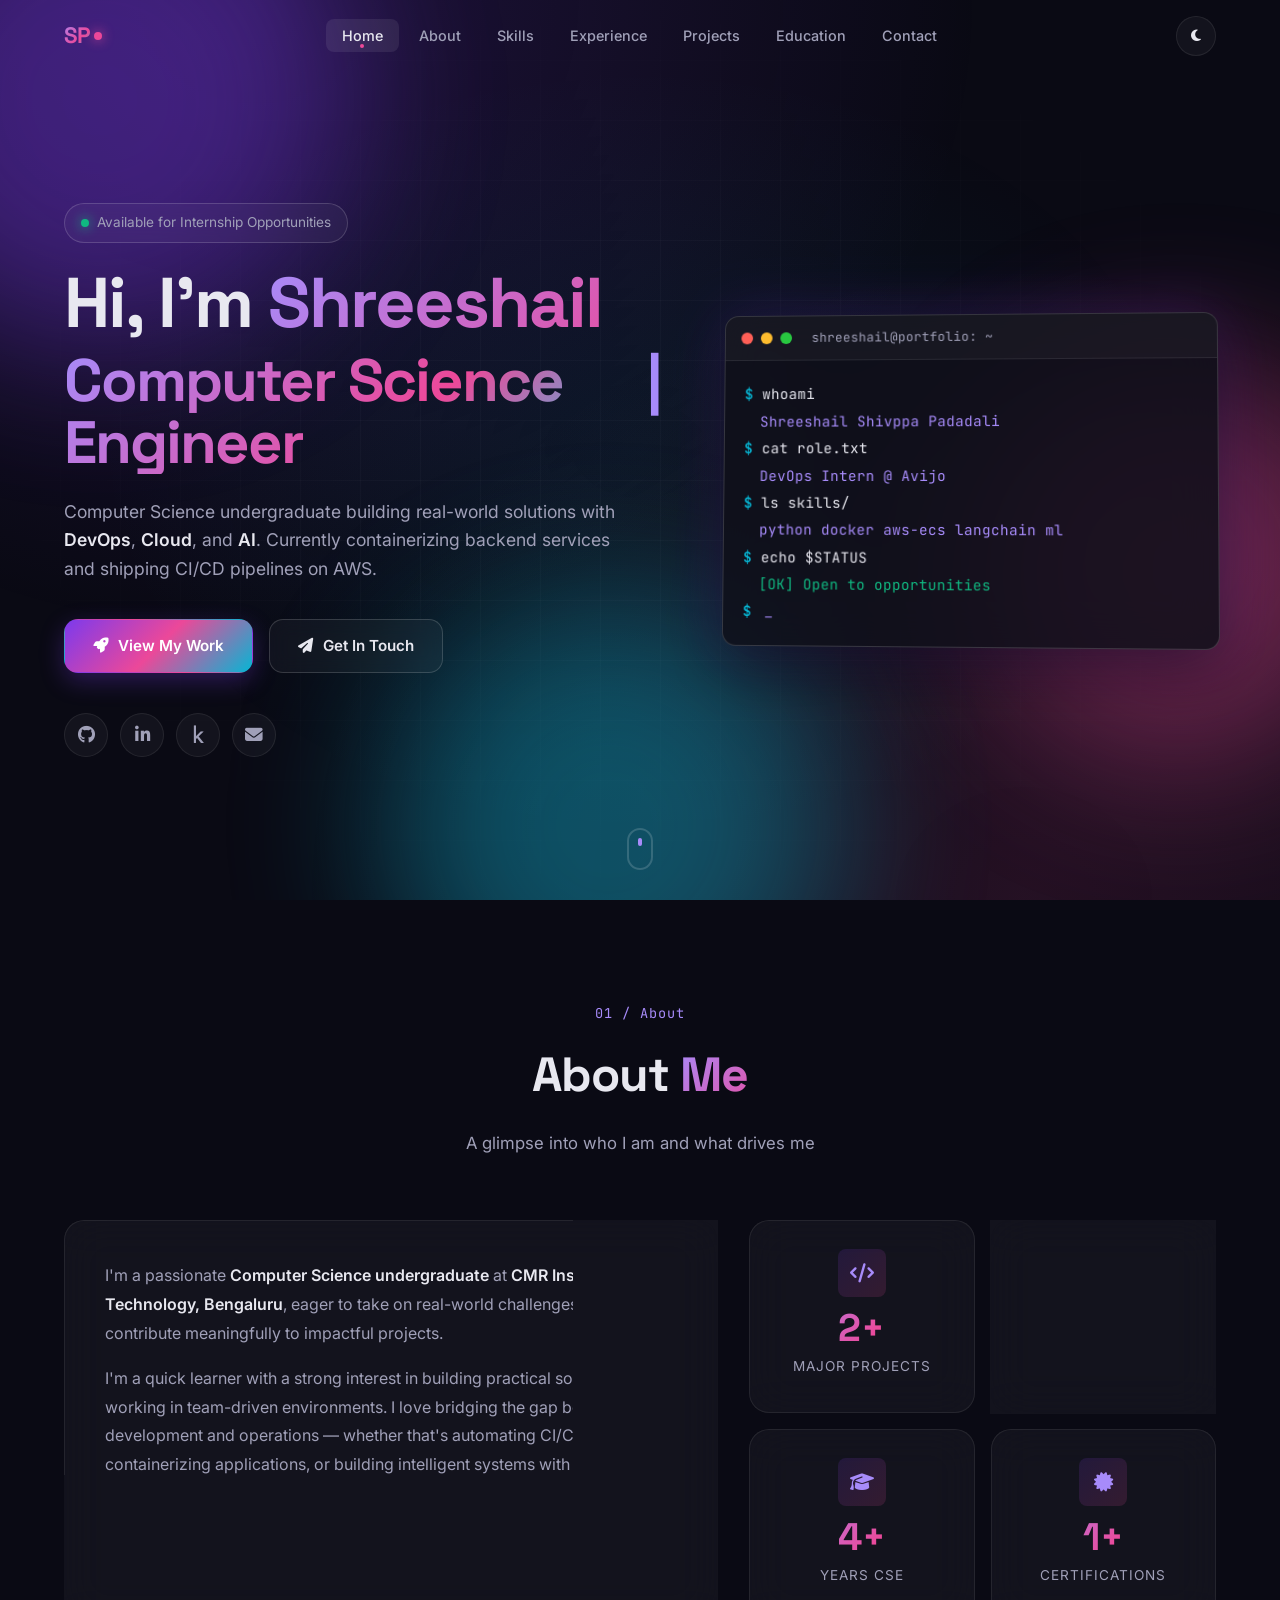
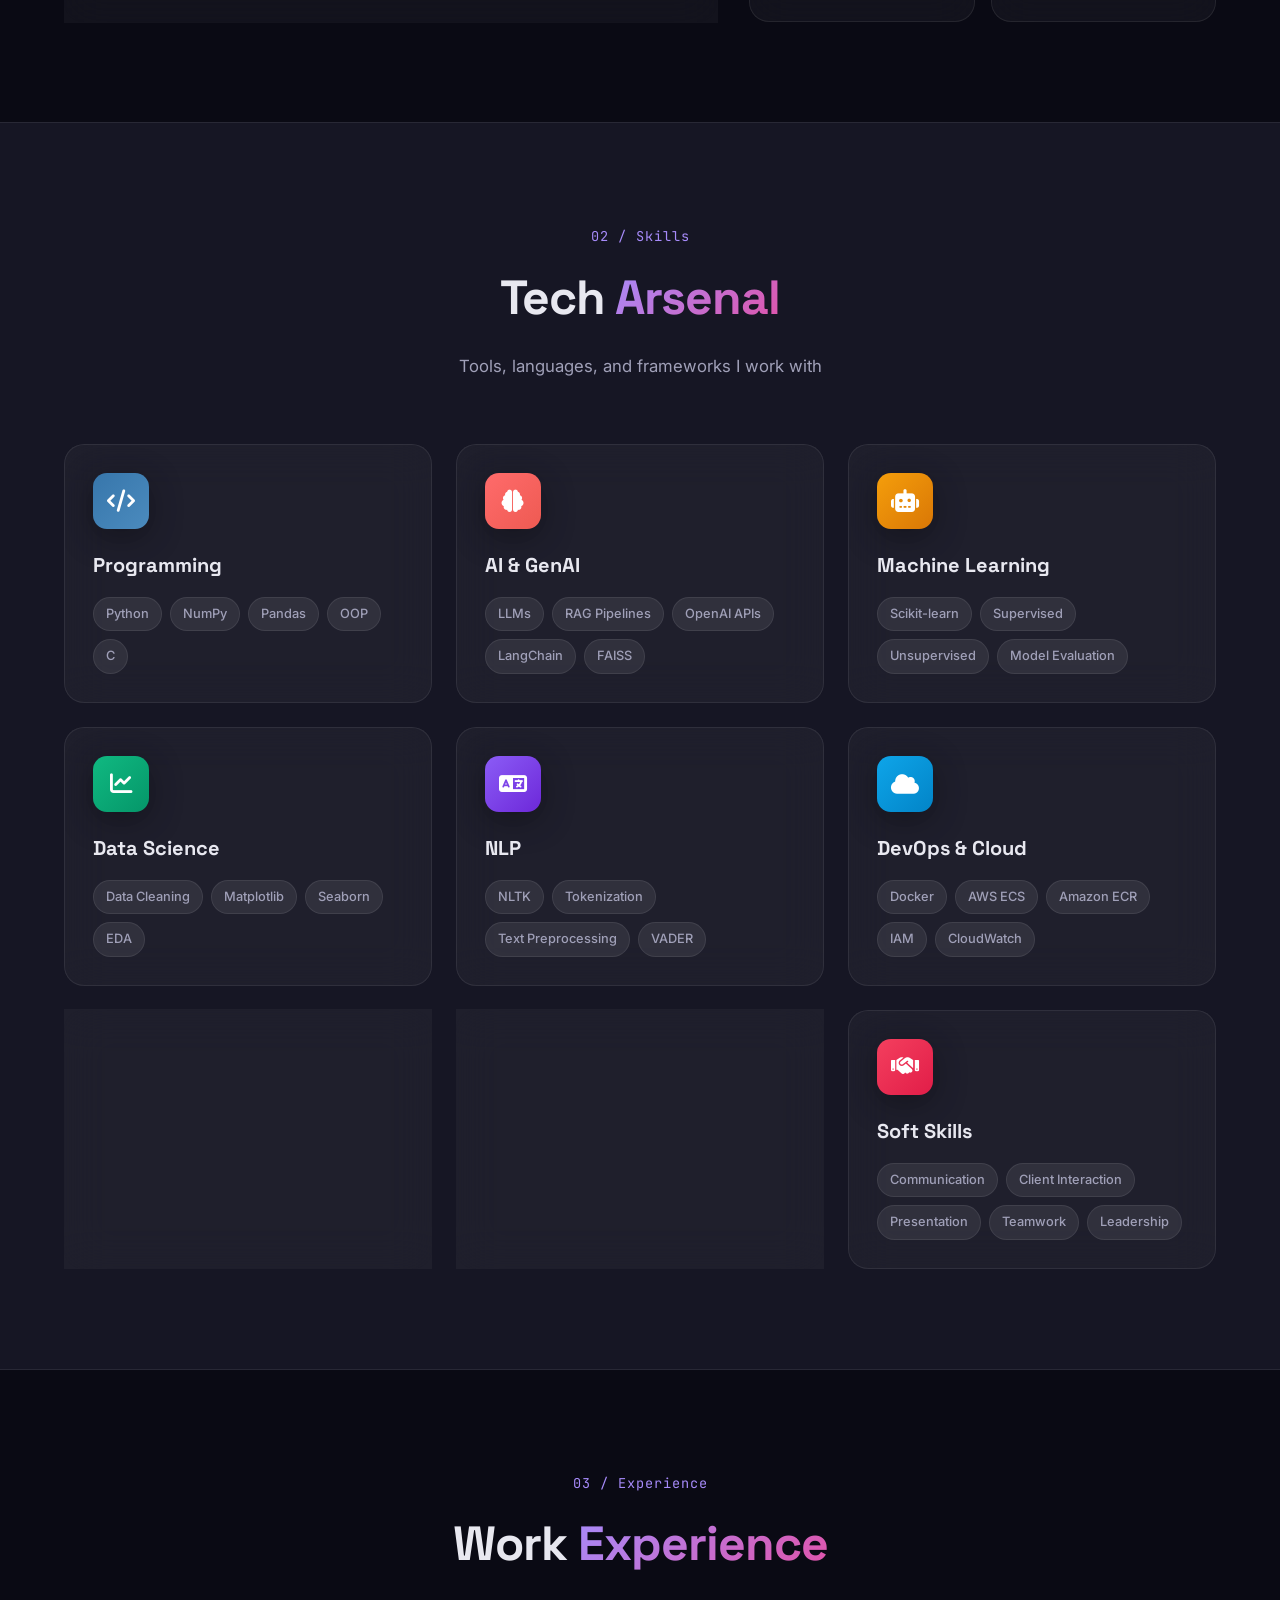
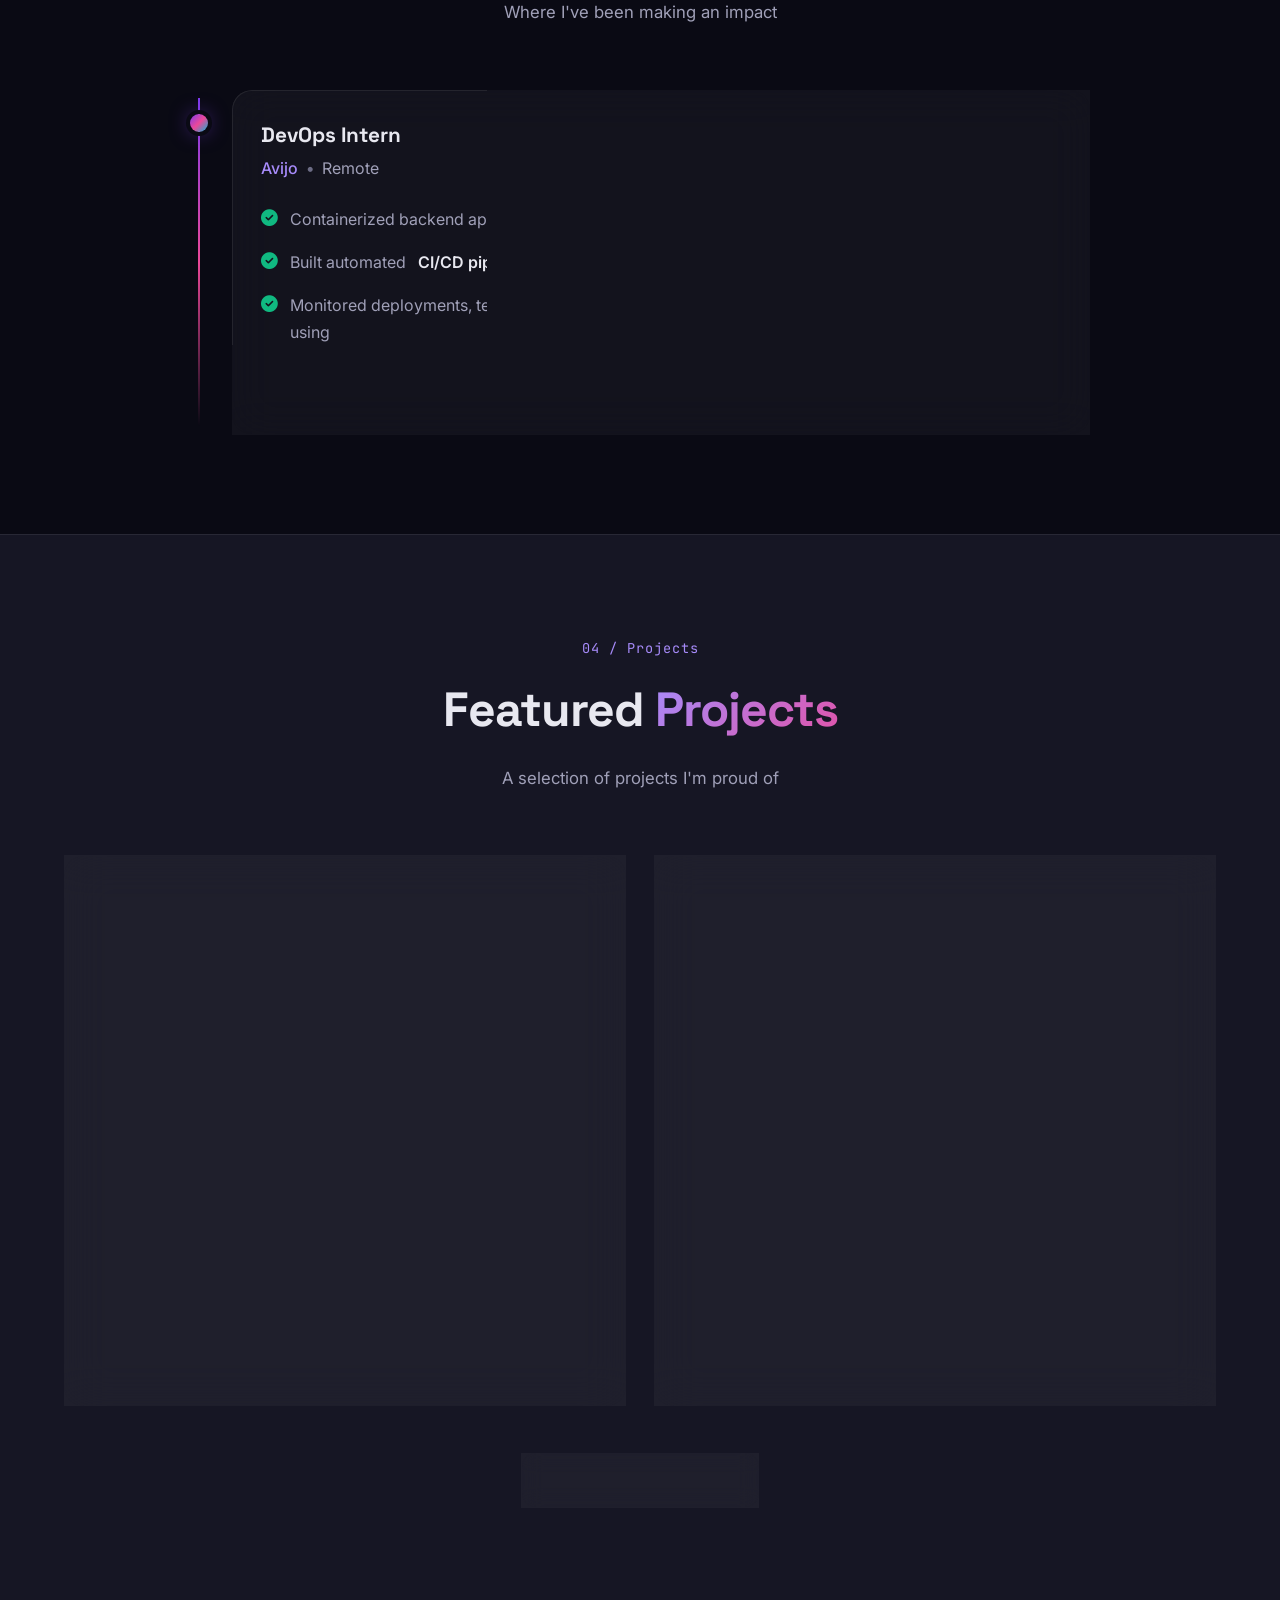
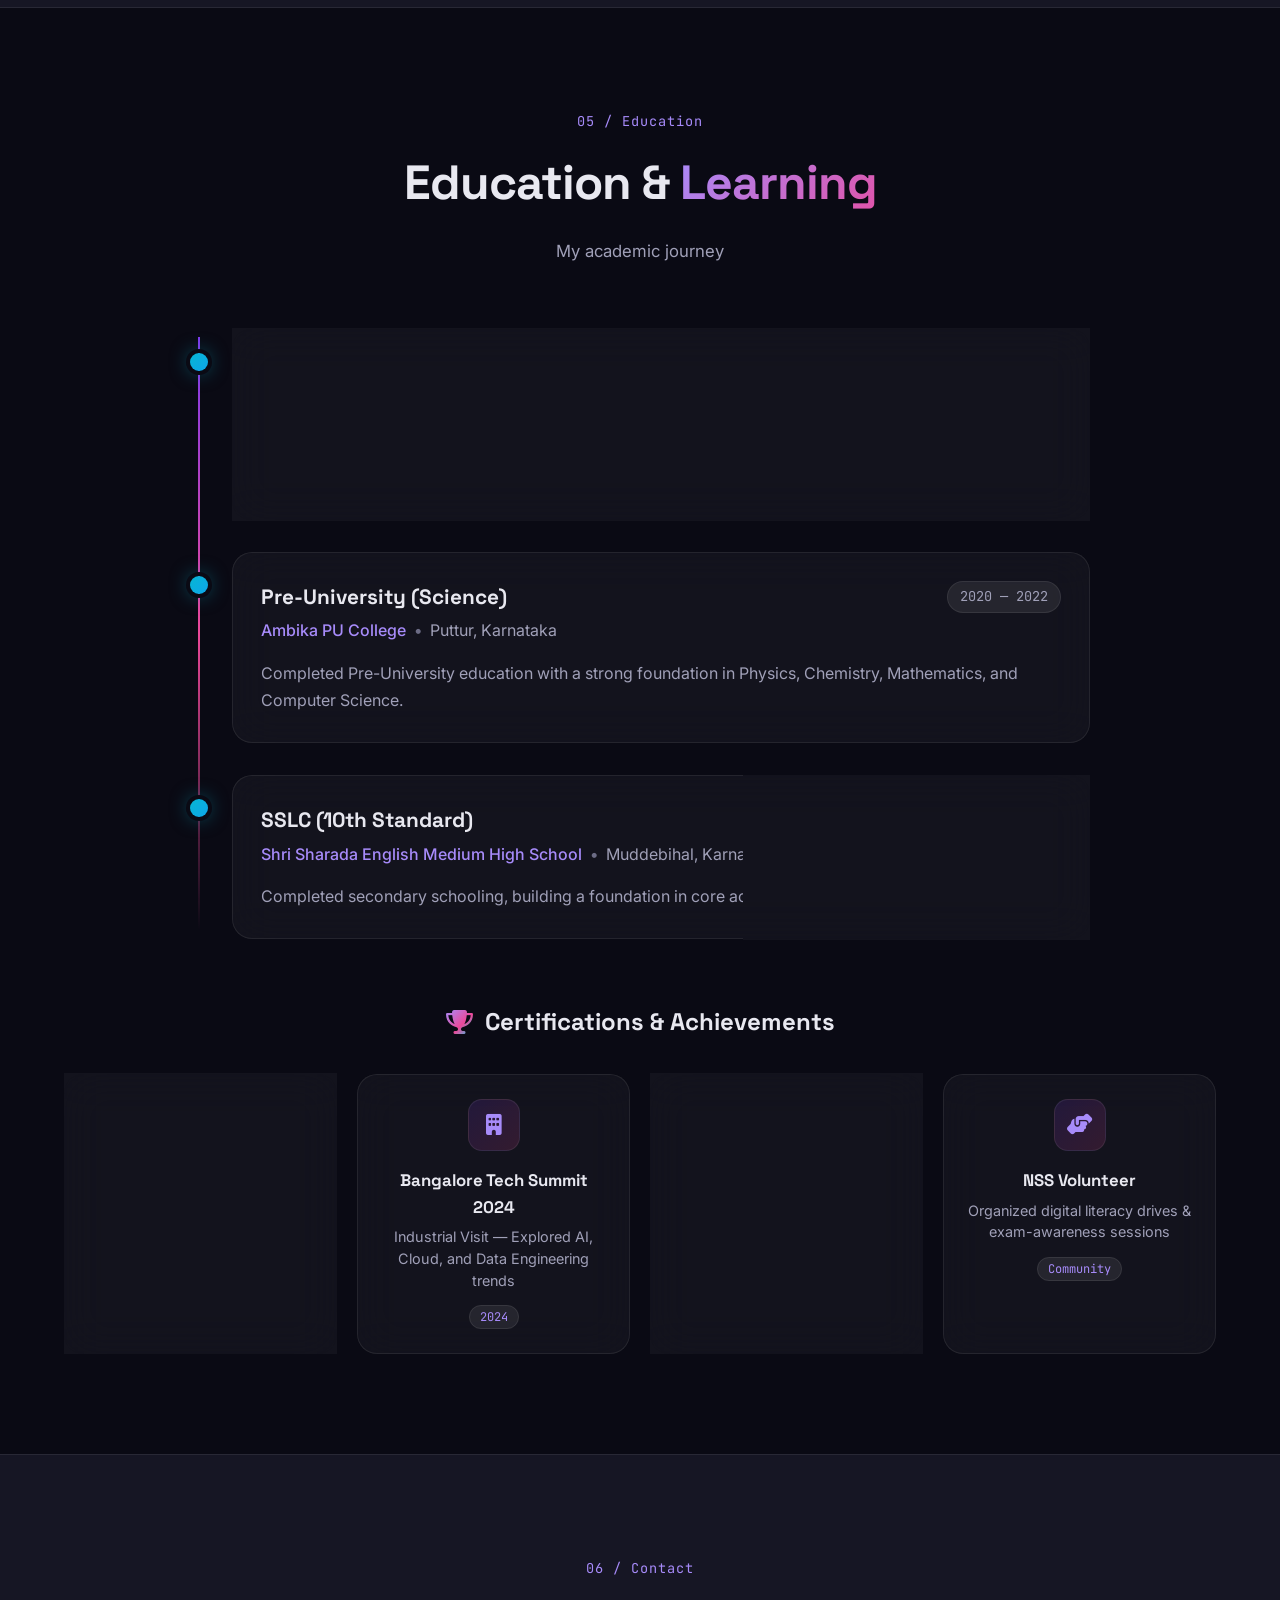
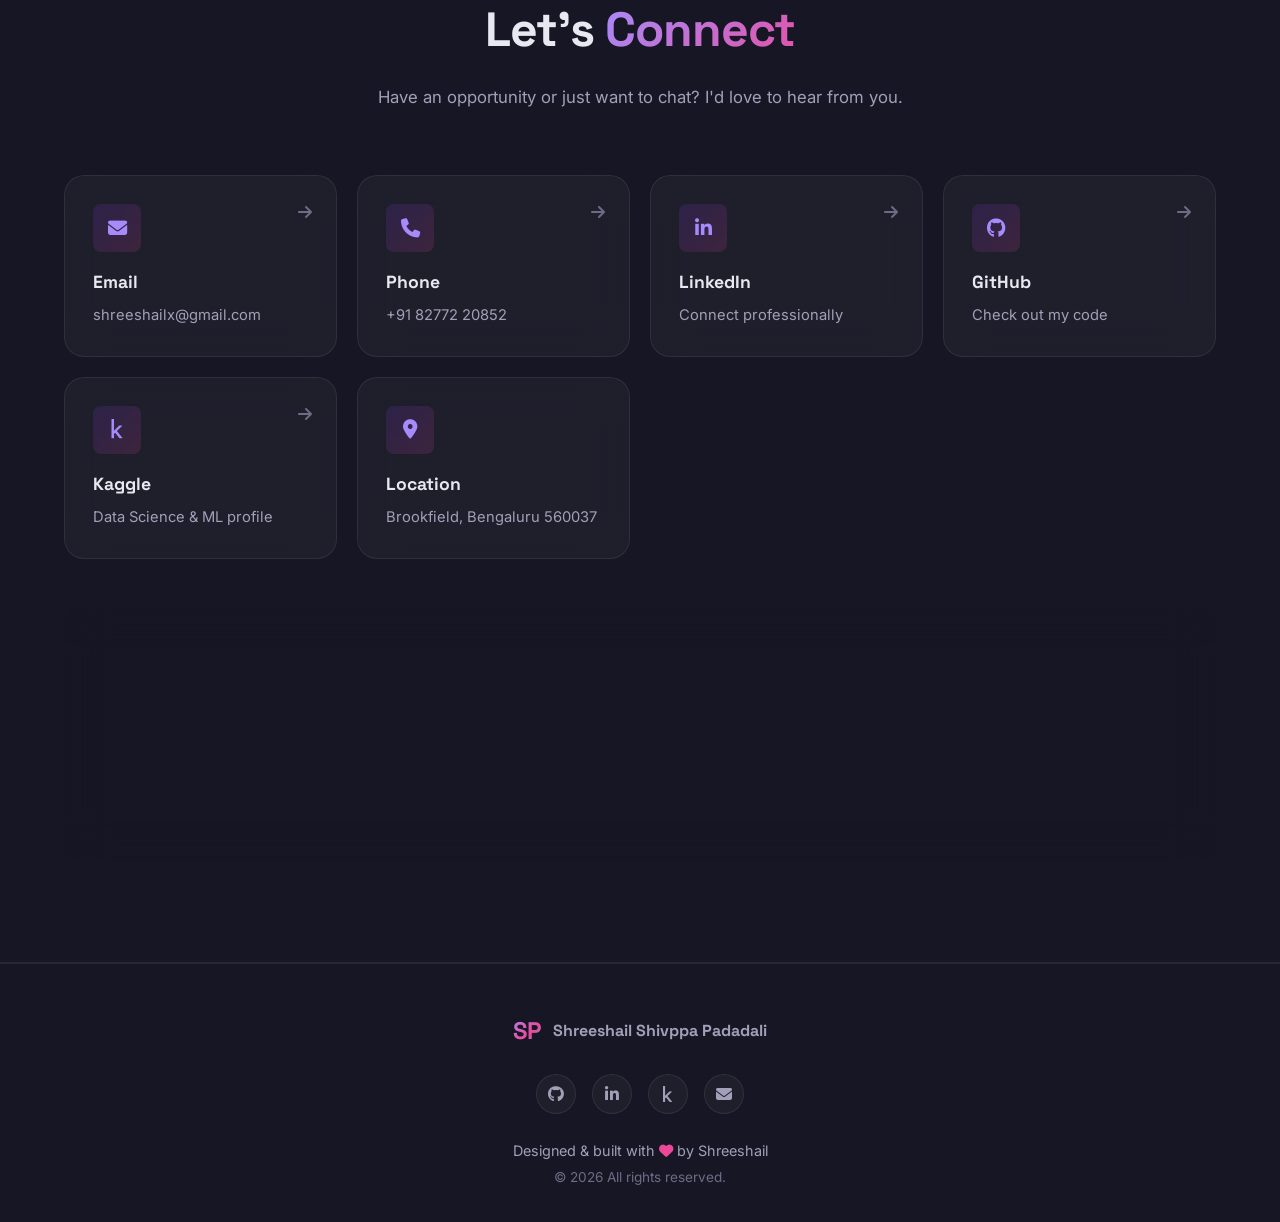
==== index.html @ 9212fa09 "feat: launch fabulous portfolio website A production-ready static portfolio site, optimized for GitH" ====
<!DOCTYPE html>
<html lang="en" data-theme="dark">
<head>
    <meta charset="UTF-8" />
    <meta name="viewport" content="width=device-width, initial-scale=1.0" />
    <meta name="description" content="Shreeshail Shivppa Padadali - Computer Science Engineer | DevOps & Cloud Enthusiast | AI/ML Developer. Portfolio showcasing projects, skills, and experience." />
    <meta name="keywords" content="Shreeshail Padadali, Portfolio, DevOps, AI, Machine Learning, Python, Cloud, AWS, CMR Institute" />
    <meta name="author" content="Shreeshail Shivppa Padadali" />

    <!-- Open Graph -->
    <meta property="og:title" content="Shreeshail Shivppa Padadali — Portfolio" />
    <meta property="og:description" content="Computer Science Engineer | DevOps & Cloud | AI/ML Developer" />
    <meta property="og:type" content="website" />

    <title>Shreeshail Padadali — Portfolio</title>

    <link rel="icon" type="image/svg+xml" href="data:image/svg+xml,%3Csvg xmlns='http://www.w3.org/2000/svg' viewBox='0 0 100 100'%3E%3Ctext y='.9em' font-size='90' font-family='Arial' font-weight='bold' fill='%237c3aed'%3ES%3C/text%3E%3C/svg%3E" />

    <!-- Google Fonts -->
    <link rel="preconnect" href="https://fonts.googleapis.com" />
    <link rel="preconnect" href="https://fonts.gstatic.com" crossorigin />
    <link href="https://fonts.googleapis.com/css2?family=Inter:wght@300;400;500;600;700;800;900&family=JetBrains+Mono:wght@400;500;600&family=Space+Grotesk:wght@400;500;600;700&display=swap" rel="stylesheet" />

    <!-- Font Awesome -->
    <link rel="stylesheet" href="https://cdnjs.cloudflare.com/ajax/libs/font-awesome/6.5.1/css/all.min.css" />

    <link rel="stylesheet" href="assets/css/style.css" />
</head>
<body>
    <!-- Animated background -->
    <div class="bg-gradient"></div>
    <div class="bg-grid"></div>
    <div class="bg-blobs">
        <div class="blob blob-1"></div>
        <div class="blob blob-2"></div>
        <div class="blob blob-3"></div>
    </div>

    <!-- Scroll progress bar -->
    <div class="scroll-progress" id="scrollProgress"></div>

    <!-- Navbar -->
    <nav class="navbar" id="navbar">
        <div class="nav-container">
            <a href="#home" class="nav-logo">
                <span class="logo-mark">SP</span>
                <span class="logo-dot"></span>
            </a>
            <ul class="nav-menu" id="navMenu">
                <li><a href="#home" class="nav-link active">Home</a></li>
                <li><a href="#about" class="nav-link">About</a></li>
                <li><a href="#skills" class="nav-link">Skills</a></li>
                <li><a href="#experience" class="nav-link">Experience</a></li>
                <li><a href="#projects" class="nav-link">Projects</a></li>
                <li><a href="#education" class="nav-link">Education</a></li>
                <li><a href="#contact" class="nav-link">Contact</a></li>
            </ul>
            <div class="nav-actions">
                <button class="theme-toggle" id="themeToggle" aria-label="Toggle theme">
                    <i class="fas fa-moon"></i>
                </button>
                <button class="nav-toggle" id="navToggle" aria-label="Toggle menu">
                    <span></span><span></span><span></span>
                </button>
            </div>
        </div>
    </nav>

    <!-- HERO -->
    <section class="hero" id="home">
        <div class="container hero-container">
            <div class="hero-content">
                <div class="hero-badge">
                    <span class="status-dot"></span>
                    Available for Internship Opportunities
                </div>
                <h1 class="hero-title">
                    Hi, I'm <span class="gradient-text">Shreeshail</span>
                    <br />
                    <span class="hero-typing">
                        <span id="typedText"></span><span class="cursor-blink">|</span>
                    </span>
                </h1>
                <p class="hero-description">
                    Computer Science undergraduate building real-world solutions with
                    <strong>DevOps</strong>, <strong>Cloud</strong>, and <strong>AI</strong>.
                    Currently containerizing backend services and shipping CI/CD pipelines on AWS.
                </p>
                <div class="hero-cta">
                    <a href="#projects" class="btn btn-primary">
                        <i class="fas fa-rocket"></i> View My Work
                    </a>
                    <a href="#contact" class="btn btn-ghost">
                        <i class="fas fa-paper-plane"></i> Get In Touch
                    </a>
                </div>
                <div class="hero-socials">
                    <a href="https://github.com/Shreeshail-sp" target="_blank" rel="noopener" aria-label="GitHub" class="social-link">
                        <i class="fab fa-github"></i>
                    </a>
                    <a href="https://www.linkedin.com/in/shreeshail-padadali/" target="_blank" rel="noopener" aria-label="LinkedIn" class="social-link">
                        <i class="fab fa-linkedin-in"></i>
                    </a>
                    <a href="https://www.kaggle.com/" target="_blank" rel="noopener" aria-label="Kaggle" class="social-link">
                        <i class="fab fa-kaggle"></i>
                    </a>
                    <a href="mailto:shreeshailx@gmail.com" aria-label="Email" class="social-link">
                        <i class="fas fa-envelope"></i>
                    </a>
                </div>
            </div>

            <div class="hero-visual">
                <div class="terminal">
                    <div class="terminal-header">
                        <span class="dot red"></span>
                        <span class="dot yellow"></span>
                        <span class="dot green"></span>
                        <span class="terminal-title">shreeshail@portfolio: ~</span>
                    </div>
                    <div class="terminal-body">
                        <p><span class="prompt">$</span> whoami</p>
                        <p class="output">Shreeshail Shivppa Padadali</p>
                        <p><span class="prompt">$</span> cat role.txt</p>
                        <p class="output">DevOps Intern @ Avijo</p>
                        <p><span class="prompt">$</span> ls skills/</p>
                        <p class="output">python  docker  aws-ecs  langchain  ml</p>
                        <p><span class="prompt">$</span> echo $STATUS</p>
                        <p class="output success">[OK] Open to opportunities</p>
                        <p><span class="prompt">$</span> <span class="cursor-blink">_</span></p>
                    </div>
                </div>
            </div>
        </div>

        <a href="#about" class="scroll-indicator" aria-label="Scroll down">
            <span></span>
        </a>
    </section>

    <!-- ABOUT -->
    <section class="section" id="about">
        <div class="container">
            <div class="section-header">
                <span class="section-eyebrow">01 / About</span>
                <h2 class="section-title">About <span class="gradient-text">Me</span></h2>
                <p class="section-subtitle">A glimpse into who I am and what drives me</p>
            </div>

            <div class="about-grid">
                <div class="about-text glass-card">
                    <p>
                        I'm a passionate <strong>Computer Science undergraduate</strong> at
                        <strong>CMR Institute of Technology, Bengaluru</strong>, eager to take on
                        real-world challenges and contribute meaningfully to impactful projects.
                    </p>
                    <p>
                        I'm a quick learner with a strong interest in building practical solutions
                        and working in team-driven environments. I love bridging the gap between
                        development and operations — whether that's automating CI/CD pipelines,
                        containerizing applications, or building intelligent systems with LLMs.
                    </p>
                    <p>
                        Currently, I'm working as a <strong>DevOps Intern at Avijo</strong>,
                        where I deploy real services to AWS ECS and ship features that thousands of
                        users will eventually rely on.
                    </p>
                </div>

                <div class="about-stats">
                    <div class="stat-card glass-card">
                        <div class="stat-icon"><i class="fas fa-code"></i></div>
                        <div class="stat-number" data-target="2">0</div>
                        <div class="stat-label">Major Projects</div>
                    </div>
                    <div class="stat-card glass-card">
                        <div class="stat-icon"><i class="fas fa-cloud"></i></div>
                        <div class="stat-number" data-target="5">0</div>
                        <div class="stat-label">Cloud Services</div>
                    </div>
                    <div class="stat-card glass-card">
                        <div class="stat-icon"><i class="fas fa-graduation-cap"></i></div>
                        <div class="stat-number" data-target="4">0</div>
                        <div class="stat-label">Years CSE</div>
                    </div>
                    <div class="stat-card glass-card">
                        <div class="stat-icon"><i class="fas fa-certificate"></i></div>
                        <div class="stat-number" data-target="1">0</div>
                        <div class="stat-label">Certifications</div>
                    </div>
                </div>
            </div>
        </div>
    </section>

    <!-- SKILLS -->
    <section class="section section-alt" id="skills">
        <div class="container">
            <div class="section-header">
                <span class="section-eyebrow">02 / Skills</span>
                <h2 class="section-title">Tech <span class="gradient-text">Arsenal</span></h2>
                <p class="section-subtitle">Tools, languages, and frameworks I work with</p>
            </div>

            <div class="skills-grid">
                <div class="skill-category glass-card">
                    <div class="skill-icon" style="background: linear-gradient(135deg, #3776ab, #4b8bbe);">
                        <i class="fas fa-code"></i>
                    </div>
                    <h3>Programming</h3>
                    <div class="skill-tags">
                        <span class="tag">Python</span>
                        <span class="tag">NumPy</span>
                        <span class="tag">Pandas</span>
                        <span class="tag">OOP</span>
                        <span class="tag">C</span>
                    </div>
                </div>

                <div class="skill-category glass-card">
                    <div class="skill-icon" style="background: linear-gradient(135deg, #ff6b6b, #ee5a52);">
                        <i class="fas fa-brain"></i>
                    </div>
                    <h3>AI & GenAI</h3>
                    <div class="skill-tags">
                        <span class="tag">LLMs</span>
                        <span class="tag">RAG Pipelines</span>
                        <span class="tag">OpenAI APIs</span>
                        <span class="tag">LangChain</span>
                        <span class="tag">FAISS</span>
                    </div>
                </div>

                <div class="skill-category glass-card">
                    <div class="skill-icon" style="background: linear-gradient(135deg, #f59e0b, #d97706);">
                        <i class="fas fa-robot"></i>
                    </div>
                    <h3>Machine Learning</h3>
                    <div class="skill-tags">
                        <span class="tag">Scikit-learn</span>
                        <span class="tag">Supervised</span>
                        <span class="tag">Unsupervised</span>
                        <span class="tag">Model Evaluation</span>
                    </div>
                </div>

                <div class="skill-category glass-card">
                    <div class="skill-icon" style="background: linear-gradient(135deg, #10b981, #059669);">
                        <i class="fas fa-chart-line"></i>
                    </div>
                    <h3>Data Science</h3>
                    <div class="skill-tags">
                        <span class="tag">Data Cleaning</span>
                        <span class="tag">Matplotlib</span>
                        <span class="tag">Seaborn</span>
                        <span class="tag">EDA</span>
                    </div>
                </div>

                <div class="skill-category glass-card">
                    <div class="skill-icon" style="background: linear-gradient(135deg, #8b5cf6, #6d28d9);">
                        <i class="fas fa-language"></i>
                    </div>
                    <h3>NLP</h3>
                    <div class="skill-tags">
                        <span class="tag">NLTK</span>
                        <span class="tag">Tokenization</span>
                        <span class="tag">Text Preprocessing</span>
                        <span class="tag">VADER</span>
                    </div>
                </div>

                <div class="skill-category glass-card">
                    <div class="skill-icon" style="background: linear-gradient(135deg, #0ea5e9, #0284c7);">
                        <i class="fas fa-cloud"></i>
                    </div>
                    <h3>DevOps & Cloud</h3>
                    <div class="skill-tags">
                        <span class="tag">Docker</span>
                        <span class="tag">AWS ECS</span>
                        <span class="tag">Amazon ECR</span>
                        <span class="tag">IAM</span>
                        <span class="tag">CloudWatch</span>
                    </div>
                </div>

                <div class="skill-category glass-card">
                    <div class="skill-icon" style="background: linear-gradient(135deg, #ec4899, #be185d);">
                        <i class="fas fa-infinity"></i>
                    </div>
                    <h3>CI/CD & Tools</h3>
                    <div class="skill-tags">
                        <span class="tag">Git</span>
                        <span class="tag">GitHub</span>
                        <span class="tag">GitHub Actions</span>
                        <span class="tag">Jenkins</span>
                        <span class="tag">Postman</span>
                    </div>
                </div>

                <div class="skill-category glass-card">
                    <div class="skill-icon" style="background: linear-gradient(135deg, #14b8a6, #0d9488);">
                        <i class="fas fa-database"></i>
                    </div>
                    <h3>Databases</h3>
                    <div class="skill-tags">
                        <span class="tag">MySQL</span>
                        <span class="tag">SQL Joins</span>
                        <span class="tag">Queries</span>
                        <span class="tag">Data Retrieval</span>
                    </div>
                </div>

                <div class="skill-category glass-card">
                    <div class="skill-icon" style="background: linear-gradient(135deg, #f43f5e, #e11d48);">
                        <i class="fas fa-handshake"></i>
                    </div>
                    <h3>Soft Skills</h3>
                    <div class="skill-tags">
                        <span class="tag">Communication</span>
                        <span class="tag">Client Interaction</span>
                        <span class="tag">Presentation</span>
                        <span class="tag">Teamwork</span>
                        <span class="tag">Leadership</span>
                    </div>
                </div>
            </div>
        </div>
    </section>

    <!-- EXPERIENCE -->
    <section class="section" id="experience">
        <div class="container">
            <div class="section-header">
                <span class="section-eyebrow">03 / Experience</span>
                <h2 class="section-title">Work <span class="gradient-text">Experience</span></h2>
                <p class="section-subtitle">Where I've been making an impact</p>
            </div>

            <div class="timeline">
                <div class="timeline-item">
                    <div class="timeline-dot"></div>
                    <div class="timeline-content glass-card">
                        <div class="timeline-header">
                            <div>
                                <h3>DevOps Intern</h3>
                                <h4 class="company">Avijo <span class="separator">•</span> <span class="location">Remote</span></h4>
                            </div>
                            <span class="timeline-date">Apr 2026 — Present</span>
                        </div>
                        <ul class="timeline-list">
                            <li>
                                <i class="fas fa-check-circle"></i>
                                Containerized backend applications using <strong>Docker</strong> and deployed services on <strong>AWS ECS</strong>
                            </li>
                            <li>
                                <i class="fas fa-check-circle"></i>
                                Built automated <strong>CI/CD pipelines</strong> with GitHub Actions and integrated <strong>Amazon ECR</strong> for deployments
                            </li>
                            <li>
                                <i class="fas fa-check-circle"></i>
                                Monitored deployments, tested APIs using <strong>Postman</strong>, and managed cloud services like <strong>ECS, IAM, and CloudWatch</strong>
                            </li>
                        </ul>
                        <div class="timeline-tags">
                            <span class="tag">Docker</span>
                            <span class="tag">AWS ECS</span>
                            <span class="tag">GitHub Actions</span>
                            <span class="tag">Amazon ECR</span>
                            <span class="tag">CloudWatch</span>
                        </div>
                    </div>
                </div>
            </div>
        </div>
    </section>

    <!-- PROJECTS -->
    <section class="section section-alt" id="projects">
        <div class="container">
            <div class="section-header">
                <span class="section-eyebrow">04 / Projects</span>
                <h2 class="section-title">Featured <span class="gradient-text">Projects</span></h2>
                <p class="section-subtitle">A selection of projects I'm proud of</p>
            </div>

            <div class="projects-grid">
                <article class="project-card glass-card">
                    <div class="project-image">
                        <div class="project-emoji">📈</div>
                        <div class="project-overlay">
                            <a href="https://github.com/Shreeshail-sp" target="_blank" rel="noopener" class="overlay-btn" aria-label="View on GitHub">
                                <i class="fab fa-github"></i>
                            </a>
                        </div>
                    </div>
                    <div class="project-body">
                        <div class="project-meta">
                            <span class="project-year">2024</span>
                            <span class="project-category">NLP / Data Science</span>
                        </div>
                        <h3>Airbnb Sentiment Analysis</h3>
                        <p>
                            Implemented an end-to-end sentiment analysis pipeline to score Airbnb
                            listings by review polarity (range: −1 to 1) to aid listing prioritization
                            and decision-making. Applied NLTK VADER for review and phrase-level
                            sentiment, producing structured insights and summary metrics for stakeholders.
                        </p>
                        <div class="project-tags">
                            <span class="tag">Python</span>
                            <span class="tag">NLTK</span>
                            <span class="tag">VADER</span>
                            <span class="tag">Pandas</span>
                            <span class="tag">EDA</span>
                        </div>
                    </div>
                </article>

                <article class="project-card glass-card">
                    <div class="project-image">
                        <div class="project-emoji">🤖</div>
                        <div class="project-overlay">
                            <a href="https://github.com/Shreeshail-sp" target="_blank" rel="noopener" class="overlay-btn" aria-label="View on GitHub">
                                <i class="fab fa-github"></i>
                            </a>
                        </div>
                    </div>
                    <div class="project-body">
                        <div class="project-meta">
                            <span class="project-year">2024 — 2025</span>
                            <span class="project-category">GenAI / RAG</span>
                        </div>
                        <h3>FinBot: News Research Tool</h3>
                        <p>
                            Built an LLM-powered financial news research system implementing
                            retrieval-augmented generation to surface accurate, source-backed answers
                            for analysts. Developed ingestion pipelines with advanced text splitting
                            and OpenAI embeddings; implemented FAISS vector index for sub-second
                            semantic retrieval.
                        </p>
                        <div class="project-tags">
                            <span class="tag">Python</span>
                            <span class="tag">LangChain</span>
                            <span class="tag">FAISS</span>
                            <span class="tag">OpenAI</span>
                            <span class="tag">Streamlit</span>
                        </div>
                    </div>
                </article>
            </div>

            <div class="projects-cta">
                <a href="https://github.com/Shreeshail-sp" target="_blank" rel="noopener" class="btn btn-ghost">
                    <i class="fab fa-github"></i> View More on GitHub
                </a>
            </div>
        </div>
    </section>

    <!-- EDUCATION -->
    <section class="section" id="education">
        <div class="container">
            <div class="section-header">
                <span class="section-eyebrow">05 / Education</span>
                <h2 class="section-title">Education & <span class="gradient-text">Learning</span></h2>
                <p class="section-subtitle">My academic journey</p>
            </div>

            <div class="timeline">
                <div class="timeline-item">
                    <div class="timeline-dot edu-dot"></div>
                    <div class="timeline-content glass-card">
                        <div class="timeline-header">
                            <div>
                                <h3>B.E. in Computer Science and Engineering</h3>
                                <h4 class="company">CMR Institute of Technology <span class="separator">•</span> <span class="location">Bengaluru, Karnataka</span></h4>
                            </div>
                            <span class="timeline-date">2022 — 2026 (Expected)</span>
                        </div>
                        <p>
                            Pursuing a Bachelor's degree in Computer Science and Engineering with a focus on
                            software development, AI/ML, cloud computing, and data structures.
                        </p>
                    </div>
                </div>

                <div class="timeline-item">
                    <div class="timeline-dot edu-dot"></div>
                    <div class="timeline-content glass-card">
                        <div class="timeline-header">
                            <div>
                                <h3>Pre-University (Science)</h3>
                                <h4 class="company">Ambika PU College <span class="separator">•</span> <span class="location">Puttur, Karnataka</span></h4>
                            </div>
                            <span class="timeline-date">2020 — 2022</span>
                        </div>
                        <p>
                            Completed Pre-University education with a strong foundation in Physics, Chemistry,
                            Mathematics, and Computer Science.
                        </p>
                    </div>
                </div>

                <div class="timeline-item">
                    <div class="timeline-dot edu-dot"></div>
                    <div class="timeline-content glass-card">
                        <div class="timeline-header">
                            <div>
                                <h3>SSLC (10th Standard)</h3>
                                <h4 class="company">Shri Sharada English Medium High School <span class="separator">•</span> <span class="location">Muddebihal, Karnataka</span></h4>
                            </div>
                            <span class="timeline-date">2019 — 2020</span>
                        </div>
                        <p>
                            Completed secondary schooling, building a foundation in core academic disciplines.
                        </p>
                    </div>
                </div>
            </div>

            <!-- Certifications & Achievements -->
            <div class="achievements-wrapper">
                <h3 class="sub-section-title">
                    <i class="fas fa-trophy"></i> Certifications & Achievements
                </h3>
                <div class="achievements-grid">
                    <div class="achievement-card glass-card">
                        <div class="achievement-icon"><i class="fas fa-certificate"></i></div>
                        <h4>Prompt Engineering</h4>
                        <p>Columbia University</p>
                        <span class="achievement-date">May 2025</span>
                    </div>
                    <div class="achievement-card glass-card">
                        <div class="achievement-icon"><i class="fas fa-building"></i></div>
                        <h4>Bangalore Tech Summit 2024</h4>
                        <p>Industrial Visit — Explored AI, Cloud, and Data Engineering trends</p>
                        <span class="achievement-date">2024</span>
                    </div>
                    <div class="achievement-card glass-card">
                        <div class="achievement-icon"><i class="fas fa-baseball-ball"></i></div>
                        <h4>Cricket & Volleyball</h4>
                        <p>Active player — teamwork, discipline, and leadership</p>
                        <span class="achievement-date">Extracurricular</span>
                    </div>
                    <div class="achievement-card glass-card">
                        <div class="achievement-icon"><i class="fas fa-hands-helping"></i></div>
                        <h4>NSS Volunteer</h4>
                        <p>Organized digital literacy drives & exam-awareness sessions</p>
                        <span class="achievement-date">Community</span>
                    </div>
                </div>
            </div>
        </div>
    </section>

    <!-- CONTACT -->
    <section class="section section-alt" id="contact">
        <div class="container">
            <div class="section-header">
                <span class="section-eyebrow">06 / Contact</span>
                <h2 class="section-title">Let's <span class="gradient-text">Connect</span></h2>
                <p class="section-subtitle">Have an opportunity or just want to chat? I'd love to hear from you.</p>
            </div>

            <div class="contact-grid">
                <a href="mailto:shreeshailx@gmail.com" class="contact-card glass-card">
                    <div class="contact-icon"><i class="fas fa-envelope"></i></div>
                    <h3>Email</h3>
                    <p>shreeshailx@gmail.com</p>
                    <span class="contact-arrow"><i class="fas fa-arrow-right"></i></span>
                </a>

                <a href="tel:+918277220852" class="contact-card glass-card">
                    <div class="contact-icon"><i class="fas fa-phone"></i></div>
                    <h3>Phone</h3>
                    <p>+91 82772 20852</p>
                    <span class="contact-arrow"><i class="fas fa-arrow-right"></i></span>
                </a>

                <a href="https://www.linkedin.com/in/shreeshail-padadali/" target="_blank" rel="noopener" class="contact-card glass-card">
                    <div class="contact-icon"><i class="fab fa-linkedin-in"></i></div>
                    <h3>LinkedIn</h3>
                    <p>Connect professionally</p>
                    <span class="contact-arrow"><i class="fas fa-arrow-right"></i></span>
                </a>

                <a href="https://github.com/Shreeshail-sp" target="_blank" rel="noopener" class="contact-card glass-card">
                    <div class="contact-icon"><i class="fab fa-github"></i></div>
                    <h3>GitHub</h3>
                    <p>Check out my code</p>
                    <span class="contact-arrow"><i class="fas fa-arrow-right"></i></span>
                </a>

                <a href="https://www.kaggle.com/" target="_blank" rel="noopener" class="contact-card glass-card">
                    <div class="contact-icon"><i class="fab fa-kaggle"></i></div>
                    <h3>Kaggle</h3>
                    <p>Data Science & ML profile</p>
                    <span class="contact-arrow"><i class="fas fa-arrow-right"></i></span>
                </a>

                <div class="contact-card glass-card">
                    <div class="contact-icon"><i class="fas fa-map-marker-alt"></i></div>
                    <h3>Location</h3>
                    <p>Brookfield, Bengaluru 560037</p>
                </div>
            </div>

            <div class="contact-cta glass-card">
                <h3>Ready to start a conversation?</h3>
                <p>I'm open to internship opportunities, collaborations, and interesting projects.</p>
                <a href="mailto:shreeshailx@gmail.com?subject=Hello%20Shreeshail" class="btn btn-primary">
                    <i class="fas fa-paper-plane"></i> Send me an Email
                </a>
            </div>
        </div>
    </section>

    <!-- FOOTER -->
    <footer class="footer">
        <div class="container">
            <div class="footer-content">
                <div class="footer-brand">
                    <span class="logo-mark">SP</span>
                    <p>Shreeshail Shivppa Padadali</p>
                </div>
                <div class="footer-socials">
                    <a href="https://github.com/Shreeshail-sp" target="_blank" rel="noopener" aria-label="GitHub"><i class="fab fa-github"></i></a>
                    <a href="https://www.linkedin.com/in/shreeshail-padadali/" target="_blank" rel="noopener" aria-label="LinkedIn"><i class="fab fa-linkedin-in"></i></a>
                    <a href="https://www.kaggle.com/" target="_blank" rel="noopener" aria-label="Kaggle"><i class="fab fa-kaggle"></i></a>
                    <a href="mailto:shreeshailx@gmail.com" aria-label="Email"><i class="fas fa-envelope"></i></a>
                </div>
                <p class="footer-text">
                    Designed & built with <i class="fas fa-heart" style="color: #ec4899;"></i> by Shreeshail
                    <br />
                    <span>&copy; <span id="year"></span> All rights reserved.</span>
                </p>
            </div>
        </div>
    </footer>

    <!-- Back to top -->
    <button class="back-to-top" id="backToTop" aria-label="Back to top">
        <i class="fas fa-arrow-up"></i>
    </button>

    <script src="assets/js/main.js"></script>
</body>
</html>
---- assets/css/style.css ----
/* ==========================================================================
   SHREESHAIL PADADALI — PORTFOLIO
   Modern, glassmorphic, dark-first design
   ========================================================================== */

/* ---------- CSS Variables ---------- */
:root {
    --bg: #0a0a14;
    --bg-elev: #11111d;
    --bg-soft: #161624;
    --surface: rgba(255, 255, 255, 0.04);
    --surface-strong: rgba(255, 255, 255, 0.08);
    --border: rgba(255, 255, 255, 0.08);
    --border-strong: rgba(255, 255, 255, 0.16);

    --text: #e8e8f0;
    --text-muted: #a0a0b8;
    --text-dim: #6c6c85;

    --primary: #7c3aed;
    --primary-light: #a78bfa;
    --secondary: #06b6d4;
    --accent: #ec4899;

    --gradient: linear-gradient(135deg, #7c3aed 0%, #ec4899 50%, #06b6d4 100%);
    --gradient-text: linear-gradient(135deg, #a78bfa 0%, #ec4899 60%, #22d3ee 100%);
    --gradient-soft: linear-gradient(135deg, rgba(124, 58, 237, 0.15), rgba(236, 72, 153, 0.15));

    --shadow-sm: 0 2px 8px rgba(0, 0, 0, 0.3);
    --shadow-md: 0 8px 32px rgba(0, 0, 0, 0.35);
    --shadow-lg: 0 20px 60px rgba(0, 0, 0, 0.5);
    --shadow-glow: 0 0 60px rgba(124, 58, 237, 0.25);

    --radius-sm: 8px;
    --radius-md: 14px;
    --radius-lg: 20px;
    --radius-xl: 28px;

    --container: 1200px;
    --transition: 0.3s cubic-bezier(0.4, 0, 0.2, 1);
    --transition-slow: 0.6s cubic-bezier(0.4, 0, 0.2, 1);

    --font-sans: 'Inter', system-ui, -apple-system, sans-serif;
    --font-display: 'Space Grotesk', 'Inter', sans-serif;
    --font-mono: 'JetBrains Mono', 'Courier New', monospace;
}

[data-theme="light"] {
    --bg: #f8f9ff;
    --bg-elev: #ffffff;
    --bg-soft: #f1f3fa;
    --surface: rgba(255, 255, 255, 0.7);
    --surface-strong: rgba(255, 255, 255, 0.9);
    --border: rgba(15, 23, 42, 0.08);
    --border-strong: rgba(15, 23, 42, 0.16);

    --text: #0f172a;
    --text-muted: #475569;
    --text-dim: #94a3b8;

    --shadow-sm: 0 2px 8px rgba(15, 23, 42, 0.06);
    --shadow-md: 0 8px 32px rgba(15, 23, 42, 0.08);
    --shadow-lg: 0 20px 60px rgba(15, 23, 42, 0.12);
}

/* ---------- Reset ---------- */
*, *::before, *::after {
    box-sizing: border-box;
    margin: 0;
    padding: 0;
}

html {
    scroll-behavior: smooth;
    scroll-padding-top: 80px;
}

body {
    font-family: var(--font-sans);
    background-color: var(--bg);
    color: var(--text);
    line-height: 1.6;
    overflow-x: hidden;
    -webkit-font-smoothing: antialiased;
    -moz-osx-font-smoothing: grayscale;
    transition: background-color var(--transition), color var(--transition);
}

img { max-width: 100%; display: block; }
a { color: inherit; text-decoration: none; transition: color var(--transition); }
button { font-family: inherit; cursor: pointer; border: none; background: none; color: inherit; }
ul { list-style: none; }

/* ---------- Animated Background ---------- */
.bg-gradient {
    position: fixed;
    inset: 0;
    background:
        radial-gradient(ellipse at 20% 0%, rgba(124, 58, 237, 0.18), transparent 50%),
        radial-gradient(ellipse at 80% 100%, rgba(236, 72, 153, 0.12), transparent 50%),
        radial-gradient(ellipse at 50% 50%, rgba(6, 182, 212, 0.08), transparent 60%);
    z-index: -3;
    pointer-events: none;
}

[data-theme="light"] .bg-gradient {
    background:
        radial-gradient(ellipse at 20% 0%, rgba(124, 58, 237, 0.08), transparent 50%),
        radial-gradient(ellipse at 80% 100%, rgba(236, 72, 153, 0.05), transparent 50%);
}

.bg-grid {
    position: fixed;
    inset: 0;
    background-image:
        linear-gradient(rgba(255, 255, 255, 0.025) 1px, transparent 1px),
        linear-gradient(90deg, rgba(255, 255, 255, 0.025) 1px, transparent 1px);
    background-size: 60px 60px;
    mask-image: radial-gradient(ellipse at center, black 30%, transparent 80%);
    z-index: -2;
    pointer-events: none;
}

[data-theme="light"] .bg-grid {
    background-image:
        linear-gradient(rgba(15, 23, 42, 0.04) 1px, transparent 1px),
        linear-gradient(90deg, rgba(15, 23, 42, 0.04) 1px, transparent 1px);
}

.bg-blobs {
    position: fixed;
    inset: 0;
    z-index: -1;
    pointer-events: none;
    overflow: hidden;
}

.blob {
    position: absolute;
    border-radius: 50%;
    filter: blur(80px);
    opacity: 0.4;
    animation: blob-float 20s ease-in-out infinite;
}

.blob-1 {
    width: 500px; height: 500px;
    background: #7c3aed;
    top: -150px; left: -150px;
    animation-delay: 0s;
}

.blob-2 {
    width: 400px; height: 400px;
    background: #ec4899;
    top: 40%; right: -100px;
    animation-delay: -7s;
}

.blob-3 {
    width: 450px; height: 450px;
    background: #06b6d4;
    bottom: -150px; left: 30%;
    animation-delay: -14s;
}

[data-theme="light"] .blob { opacity: 0.18; }

@keyframes blob-float {
    0%, 100% { transform: translate(0, 0) scale(1); }
    33% { transform: translate(60px, -40px) scale(1.05); }
    66% { transform: translate(-40px, 50px) scale(0.95); }
}

/* ---------- Scroll Progress ---------- */
.scroll-progress {
    position: fixed;
    top: 0; left: 0;
    height: 3px;
    width: 0%;
    background: var(--gradient);
    z-index: 1000;
    transition: width 0.1s linear;
}

/* ---------- Container ---------- */
.container {
    max-width: var(--container);
    margin: 0 auto;
    padding: 0 24px;
}

/* ---------- Navbar ---------- */
.navbar {
    position: fixed;
    top: 0; left: 0; right: 0;
    z-index: 100;
    padding: 16px 0;
    transition: all var(--transition);
}

.navbar.scrolled {
    backdrop-filter: blur(20px);
    -webkit-backdrop-filter: blur(20px);
    background-color: rgba(10, 10, 20, 0.7);
    border-bottom: 1px solid var(--border);
    padding: 12px 0;
}

[data-theme="light"] .navbar.scrolled {
    background-color: rgba(248, 249, 255, 0.8);
}

.nav-container {
    max-width: var(--container);
    margin: 0 auto;
    padding: 0 24px;
    display: flex;
    align-items: center;
    justify-content: space-between;
    gap: 24px;
}

.nav-logo {
    display: flex;
    align-items: center;
    gap: 4px;
    font-family: var(--font-display);
    font-weight: 800;
    font-size: 1.4rem;
}

.logo-mark {
    background: var(--gradient-text);
    -webkit-background-clip: text;
    background-clip: text;
    color: transparent;
    letter-spacing: -1px;
}

.logo-dot {
    width: 8px; height: 8px;
    border-radius: 50%;
    background: var(--accent);
    box-shadow: 0 0 12px var(--accent);
    animation: pulse 2s infinite;
}

@keyframes pulse {
    0%, 100% { opacity: 1; transform: scale(1); }
    50% { opacity: 0.6; transform: scale(1.2); }
}

.nav-menu {
    display: flex;
    gap: 4px;
}

.nav-link {
    padding: 8px 16px;
    border-radius: var(--radius-sm);
    font-size: 0.9rem;
    font-weight: 500;
    color: var(--text-muted);
    transition: all var(--transition);
    position: relative;
}

.nav-link:hover { color: var(--text); background: var(--surface); }

.nav-link.active {
    color: var(--text);
    background: var(--surface-strong);
}

.nav-link.active::before {
    content: '';
    position: absolute;
    bottom: 4px; left: 50%;
    transform: translateX(-50%);
    width: 4px; height: 4px;
    border-radius: 50%;
    background: var(--accent);
}

.nav-actions {
    display: flex;
    align-items: center;
    gap: 8px;
}

.theme-toggle {
    width: 40px; height: 40px;
    border-radius: 50%;
    background: var(--surface);
    border: 1px solid var(--border);
    color: var(--text);
    display: grid;
    place-items: center;
    transition: all var(--transition);
}

.theme-toggle:hover {
    background: var(--surface-strong);
    transform: rotate(20deg);
}

.nav-toggle {
    display: none;
    flex-direction: column;
    gap: 5px;
    padding: 8px;
}

.nav-toggle span {
    display: block;
    width: 24px; height: 2px;
    background: var(--text);
    border-radius: 2px;
    transition: all var(--transition);
}

.nav-toggle.active span:nth-child(1) { transform: translateY(7px) rotate(45deg); }
.nav-toggle.active span:nth-child(2) { opacity: 0; }
.nav-toggle.active span:nth-child(3) { transform: translateY(-7px) rotate(-45deg); }

/* ---------- Buttons ---------- */
.btn {
    display: inline-flex;
    align-items: center;
    gap: 10px;
    padding: 14px 28px;
    border-radius: var(--radius-md);
    font-size: 0.95rem;
    font-weight: 600;
    transition: all var(--transition);
    cursor: pointer;
    border: 1px solid transparent;
    white-space: nowrap;
}

.btn-primary {
    background: var(--gradient);
    color: white;
    box-shadow: 0 8px 24px rgba(124, 58, 237, 0.3);
}

.btn-primary:hover {
    transform: translateY(-2px);
    box-shadow: 0 12px 32px rgba(124, 58, 237, 0.45);
}

.btn-ghost {
    background: var(--surface);
    color: var(--text);
    border-color: var(--border-strong);
    backdrop-filter: blur(10px);
}

.btn-ghost:hover {
    background: var(--surface-strong);
    border-color: var(--primary-light);
    transform: translateY(-2px);
}

/* ---------- Glass Card ---------- */
.glass-card {
    background: var(--surface);
    backdrop-filter: blur(20px);
    -webkit-backdrop-filter: blur(20px);
    border: 1px solid var(--border);
    border-radius: var(--radius-lg);
    transition: all var(--transition);
}

[data-theme="light"] .glass-card {
    background: rgba(255, 255, 255, 0.6);
    box-shadow: var(--shadow-sm);
}

/* ---------- Gradient Text ---------- */
.gradient-text {
    background: var(--gradient-text);
    -webkit-background-clip: text;
    background-clip: text;
    color: transparent;
    background-size: 200% 200%;
    animation: gradient-shift 6s ease infinite;
}

@keyframes gradient-shift {
    0%, 100% { background-position: 0% 50%; }
    50% { background-position: 100% 50%; }
}

/* ---------- Hero Section ---------- */
.hero {
    min-height: 100vh;
    display: flex;
    align-items: center;
    padding: 120px 0 60px;
    position: relative;
}

.hero-container {
    display: grid;
    grid-template-columns: 1.2fr 1fr;
    gap: 60px;
    align-items: center;
    max-width: var(--container);
    margin: 0 auto;
    padding: 0 24px;
}

.hero-badge {
    display: inline-flex;
    align-items: center;
    gap: 8px;
    padding: 8px 16px;
    background: var(--surface);
    border: 1px solid var(--border-strong);
    border-radius: 100px;
    font-size: 0.85rem;
    color: var(--text-muted);
    margin-bottom: 24px;
    backdrop-filter: blur(10px);
}

.status-dot {
    width: 8px; height: 8px;
    border-radius: 50%;
    background: #10b981;
    box-shadow: 0 0 12px #10b981;
    animation: pulse 2s infinite;
}

.hero-title {
    font-family: var(--font-display);
    font-size: clamp(2.5rem, 5.5vw, 4.5rem);
    font-weight: 800;
    line-height: 1.05;
    letter-spacing: -2px;
    margin-bottom: 24px;
}

.hero-typing {
    display: inline-flex;
    color: var(--text-muted);
    font-size: 0.85em;
    margin-top: 8px;
}

#typedText {
    background: var(--gradient-text);
    -webkit-background-clip: text;
    background-clip: text;
    color: transparent;
    font-weight: 700;
}

.cursor-blink {
    color: var(--primary-light);
    margin-left: 4px;
    animation: blink 1s infinite;
}

@keyframes blink {
    0%, 50% { opacity: 1; }
    51%, 100% { opacity: 0; }
}

.hero-description {
    font-size: 1.1rem;
    color: var(--text-muted);
    max-width: 560px;
    margin-bottom: 36px;
}

.hero-description strong { color: var(--text); font-weight: 600; }

.hero-cta {
    display: flex;
    flex-wrap: wrap;
    gap: 16px;
    margin-bottom: 40px;
}

.hero-socials {
    display: flex;
    gap: 12px;
}

.social-link {
    width: 44px; height: 44px;
    border-radius: 50%;
    background: var(--surface);
    border: 1px solid var(--border);
    display: grid;
    place-items: center;
    color: var(--text-muted);
    font-size: 1.1rem;
    transition: all var(--transition);
}

.social-link:hover {
    color: var(--text);
    border-color: var(--primary-light);
    transform: translateY(-3px);
    box-shadow: 0 8px 20px rgba(124, 58, 237, 0.25);
}

/* ---------- Hero Visual: Terminal ---------- */
.hero-visual { position: relative; }

.terminal {
    background: rgba(15, 15, 25, 0.85);
    border: 1px solid var(--border-strong);
    border-radius: var(--radius-md);
    overflow: hidden;
    box-shadow: var(--shadow-lg), var(--shadow-glow);
    backdrop-filter: blur(20px);
    font-family: var(--font-mono);
    transform: perspective(1000px) rotateY(-3deg) rotateX(2deg);
    transition: transform var(--transition-slow);
}

.terminal:hover { transform: perspective(1000px) rotateY(0) rotateX(0); }

[data-theme="light"] .terminal {
    background: #1a1a2e;
}

.terminal-header {
    display: flex;
    align-items: center;
    gap: 8px;
    padding: 12px 16px;
    background: rgba(255, 255, 255, 0.03);
    border-bottom: 1px solid var(--border);
}

.terminal-header .dot {
    width: 12px; height: 12px;
    border-radius: 50%;
}

.dot.red { background: #ff5f57; }
.dot.yellow { background: #febc2e; }
.dot.green { background: #28c840; }

.terminal-title {
    margin-left: 12px;
    font-size: 0.8rem;
    color: #a0a0b8;
}

.terminal-body {
    padding: 20px;
    font-size: 0.9rem;
    line-height: 1.9;
    color: #e8e8f0;
}

.terminal-body p { margin: 0; }

.prompt { color: #06b6d4; font-weight: 600; }

.output { color: #a78bfa; padding-left: 16px; }
.output.success { color: #10b981; }

/* ---------- Scroll Indicator ---------- */
.scroll-indicator {
    position: absolute;
    bottom: 30px;
    left: 50%;
    transform: translateX(-50%);
    width: 26px;
    height: 42px;
    border: 2px solid var(--border-strong);
    border-radius: 14px;
    display: grid;
    place-items: start center;
    padding-top: 8px;
}

.scroll-indicator span {
    width: 4px; height: 8px;
    background: var(--primary-light);
    border-radius: 2px;
    animation: scroll-down 1.6s ease-in-out infinite;
}

@keyframes scroll-down {
    0% { opacity: 0; transform: translateY(0); }
    50% { opacity: 1; }
    100% { opacity: 0; transform: translateY(14px); }
}

/* ---------- Sections ---------- */
.section {
    padding: 100px 0;
    position: relative;
}

.section-alt {
    background: var(--bg-soft);
    border-top: 1px solid var(--border);
    border-bottom: 1px solid var(--border);
}

[data-theme="light"] .section-alt { background: rgba(241, 243, 250, 0.5); }

.section-header {
    text-align: center;
    max-width: 700px;
    margin: 0 auto 64px;
}

.section-eyebrow {
    display: inline-block;
    font-family: var(--font-mono);
    font-size: 0.85rem;
    color: var(--primary-light);
    margin-bottom: 12px;
    letter-spacing: 1px;
}

.section-title {
    font-family: var(--font-display);
    font-size: clamp(2rem, 4vw, 3rem);
    font-weight: 800;
    margin-bottom: 16px;
    letter-spacing: -1px;
}

.section-subtitle {
    color: var(--text-muted);
    font-size: 1.05rem;
}

/* ---------- About ---------- */
.about-grid {
    display: grid;
    grid-template-columns: 1.4fr 1fr;
    gap: 32px;
    align-items: stretch;
}

.about-text {
    padding: 40px;
}

.about-text p {
    color: var(--text-muted);
    margin-bottom: 16px;
    line-height: 1.8;
}

.about-text p:last-child { margin-bottom: 0; }
.about-text strong { color: var(--text); font-weight: 600; }

.about-stats {
    display: grid;
    grid-template-columns: 1fr 1fr;
    gap: 16px;
}

.stat-card {
    padding: 28px 20px;
    text-align: center;
    transition: all var(--transition);
}

.stat-card:hover {
    transform: translateY(-4px);
    border-color: var(--primary-light);
    box-shadow: 0 16px 40px rgba(124, 58, 237, 0.2);
}

.stat-icon {
    width: 48px; height: 48px;
    margin: 0 auto 12px;
    border-radius: var(--radius-sm);
    background: var(--gradient-soft);
    display: grid;
    place-items: center;
    color: var(--primary-light);
    font-size: 1.2rem;
}

.stat-number {
    font-family: var(--font-display);
    font-size: 2.4rem;
    font-weight: 800;
    background: var(--gradient-text);
    -webkit-background-clip: text;
    background-clip: text;
    color: transparent;
    line-height: 1;
    margin-bottom: 8px;
}

.stat-label {
    font-size: 0.85rem;
    color: var(--text-muted);
    text-transform: uppercase;
    letter-spacing: 1px;
}

/* ---------- Skills ---------- */
.skills-grid {
    display: grid;
    grid-template-columns: repeat(auto-fit, minmax(280px, 1fr));
    gap: 24px;
}

.skill-category {
    padding: 28px;
    transition: all var(--transition);
    position: relative;
    overflow: hidden;
}

.skill-category::before {
    content: '';
    position: absolute;
    inset: 0;
    background: var(--gradient-soft);
    opacity: 0;
    transition: opacity var(--transition);
    z-index: -1;
}

.skill-category:hover {
    transform: translateY(-6px);
    border-color: var(--border-strong);
    box-shadow: var(--shadow-md);
}

.skill-category:hover::before { opacity: 1; }

.skill-icon {
    width: 56px; height: 56px;
    border-radius: var(--radius-md);
    display: grid;
    place-items: center;
    color: white;
    font-size: 1.4rem;
    margin-bottom: 20px;
    box-shadow: var(--shadow-md);
}

.skill-category h3 {
    font-family: var(--font-display);
    font-size: 1.25rem;
    font-weight: 700;
    margin-bottom: 16px;
}

.skill-tags {
    display: flex;
    flex-wrap: wrap;
    gap: 8px;
}

.tag {
    padding: 6px 12px;
    background: var(--surface-strong);
    border: 1px solid var(--border);
    border-radius: 100px;
    font-size: 0.8rem;
    color: var(--text-muted);
    font-weight: 500;
    transition: all var(--transition);
}

.tag:hover {
    color: var(--text);
    border-color: var(--primary-light);
    background: var(--gradient-soft);
}

/* ---------- Timeline ---------- */
.timeline {
    position: relative;
    padding-left: 30px;
    max-width: 900px;
    margin: 0 auto;
}

.timeline::before {
    content: '';
    position: absolute;
    left: 8px; top: 8px; bottom: 8px;
    width: 2px;
    background: linear-gradient(180deg, var(--primary), var(--accent), transparent);
}

.timeline-item {
    position: relative;
    margin-bottom: 32px;
}

.timeline-item:last-child { margin-bottom: 0; }

.timeline-dot {
    position: absolute;
    left: -30px; top: 24px;
    width: 18px; height: 18px;
    border-radius: 50%;
    background: var(--gradient);
    box-shadow: 0 0 0 4px var(--bg), 0 0 20px rgba(124, 58, 237, 0.6);
    z-index: 2;
}

.timeline-dot.edu-dot {
    background: linear-gradient(135deg, #06b6d4, #0ea5e9);
    box-shadow: 0 0 0 4px var(--bg), 0 0 20px rgba(6, 182, 212, 0.6);
}

[data-theme="light"] .timeline-dot { box-shadow: 0 0 0 4px var(--bg), 0 0 20px rgba(124, 58, 237, 0.4); }
[data-theme="light"] .timeline-dot.edu-dot { box-shadow: 0 0 0 4px var(--bg), 0 0 20px rgba(6, 182, 212, 0.4); }

.timeline-content {
    padding: 28px;
    margin-left: 12px;
    transition: all var(--transition);
}

.timeline-content:hover {
    transform: translateX(4px);
    border-color: var(--primary-light);
}

.timeline-header {
    display: flex;
    justify-content: space-between;
    align-items: flex-start;
    flex-wrap: wrap;
    gap: 12px;
    margin-bottom: 16px;
}

.timeline-content h3 {
    font-family: var(--font-display);
    font-size: 1.3rem;
    font-weight: 700;
    margin-bottom: 4px;
}

.timeline-content .company {
    font-size: 1rem;
    color: var(--primary-light);
    font-weight: 500;
}

.separator { color: var(--text-dim); margin: 0 4px; }
.location { color: var(--text-muted); font-weight: 400; }

.timeline-date {
    font-family: var(--font-mono);
    font-size: 0.85rem;
    color: var(--text-muted);
    padding: 4px 12px;
    background: var(--surface-strong);
    border-radius: 100px;
    border: 1px solid var(--border);
    white-space: nowrap;
}

.timeline-list {
    margin: 16px 0;
}

.timeline-list li {
    display: flex;
    gap: 12px;
    padding: 8px 0;
    color: var(--text-muted);
    line-height: 1.7;
}

.timeline-list li i {
    color: #10b981;
    font-size: 1.05rem;
    margin-top: 4px;
    flex-shrink: 0;
}

.timeline-list strong { color: var(--text); font-weight: 600; }

.timeline-content > p {
    color: var(--text-muted);
    line-height: 1.7;
}

.timeline-tags {
    display: flex;
    flex-wrap: wrap;
    gap: 8px;
    margin-top: 16px;
}

/* ---------- Projects ---------- */
.projects-grid {
    display: grid;
    grid-template-columns: repeat(auto-fit, minmax(360px, 1fr));
    gap: 28px;
    margin-bottom: 48px;
}

.project-card {
    overflow: hidden;
    display: flex;
    flex-direction: column;
    transition: all var(--transition);
}

.project-card:hover {
    transform: translateY(-8px);
    border-color: var(--primary-light);
    box-shadow: 0 24px 60px rgba(124, 58, 237, 0.25);
}

.project-image {
    position: relative;
    height: 220px;
    background:
        radial-gradient(circle at 30% 30%, rgba(124, 58, 237, 0.4), transparent 60%),
        radial-gradient(circle at 70% 70%, rgba(236, 72, 153, 0.3), transparent 60%),
        linear-gradient(135deg, #1a1a2e 0%, #16213e 100%);
    display: grid;
    place-items: center;
    overflow: hidden;
}

.project-emoji {
    font-size: 5rem;
    filter: drop-shadow(0 10px 30px rgba(0, 0, 0, 0.4));
    transition: transform var(--transition-slow);
}

.project-card:hover .project-emoji { transform: scale(1.15) rotate(-5deg); }

.project-overlay {
    position: absolute;
    inset: 0;
    background: rgba(10, 10, 20, 0.7);
    backdrop-filter: blur(4px);
    display: grid;
    place-items: center;
    opacity: 0;
    transition: opacity var(--transition);
}

.project-card:hover .project-overlay { opacity: 1; }

.overlay-btn {
    width: 60px; height: 60px;
    border-radius: 50%;
    background: var(--gradient);
    color: white;
    display: grid;
    place-items: center;
    font-size: 1.5rem;
    transition: transform var(--transition);
    box-shadow: 0 12px 32px rgba(0, 0, 0, 0.4);
}

.overlay-btn:hover { transform: scale(1.1) rotate(360deg); }

.project-body {
    padding: 28px;
    display: flex;
    flex-direction: column;
    flex: 1;
}

.project-meta {
    display: flex;
    justify-content: space-between;
    align-items: center;
    font-family: var(--font-mono);
    font-size: 0.78rem;
    color: var(--text-muted);
    margin-bottom: 12px;
}

.project-year { color: var(--primary-light); font-weight: 600; }
.project-category {
    padding: 3px 10px;
    background: var(--surface-strong);
    border-radius: 100px;
    border: 1px solid var(--border);
}

.project-body h3 {
    font-family: var(--font-display);
    font-size: 1.4rem;
    font-weight: 700;
    margin-bottom: 12px;
}

.project-body > p {
    color: var(--text-muted);
    line-height: 1.7;
    flex: 1;
    margin-bottom: 20px;
    font-size: 0.95rem;
}

.project-tags {
    display: flex;
    flex-wrap: wrap;
    gap: 8px;
}

.projects-cta {
    text-align: center;
}

/* ---------- Achievements ---------- */
.achievements-wrapper {
    margin-top: 64px;
}

.sub-section-title {
    font-family: var(--font-display);
    font-size: 1.5rem;
    font-weight: 700;
    text-align: center;
    margin-bottom: 32px;
    display: flex;
    align-items: center;
    justify-content: center;
    gap: 12px;
}

.sub-section-title i {
    background: var(--gradient-text);
    -webkit-background-clip: text;
    background-clip: text;
    color: transparent;
}

.achievements-grid {
    display: grid;
    grid-template-columns: repeat(auto-fit, minmax(240px, 1fr));
    gap: 20px;
}

.achievement-card {
    padding: 24px;
    transition: all var(--transition);
    text-align: center;
}

.achievement-card:hover {
    transform: translateY(-4px);
    border-color: var(--primary-light);
}

.achievement-icon {
    width: 52px; height: 52px;
    margin: 0 auto 16px;
    border-radius: var(--radius-md);
    background: var(--gradient-soft);
    display: grid;
    place-items: center;
    color: var(--primary-light);
    font-size: 1.3rem;
    border: 1px solid var(--border);
}

.achievement-card h4 {
    font-family: var(--font-display);
    font-size: 1.05rem;
    font-weight: 700;
    margin-bottom: 6px;
}

.achievement-card p {
    color: var(--text-muted);
    font-size: 0.9rem;
    line-height: 1.5;
    margin-bottom: 12px;
}

.achievement-date {
    font-family: var(--font-mono);
    font-size: 0.75rem;
    color: var(--primary-light);
    padding: 3px 10px;
    background: var(--surface-strong);
    border-radius: 100px;
    border: 1px solid var(--border);
}

/* ---------- Contact ---------- */
.contact-grid {
    display: grid;
    grid-template-columns: repeat(auto-fit, minmax(260px, 1fr));
    gap: 20px;
    margin-bottom: 48px;
}

.contact-card {
    padding: 28px;
    display: flex;
    flex-direction: column;
    gap: 8px;
    position: relative;
    transition: all var(--transition);
    overflow: hidden;
}

.contact-card:hover {
    transform: translateY(-4px);
    border-color: var(--primary-light);
    box-shadow: 0 16px 40px rgba(124, 58, 237, 0.2);
}

.contact-icon {
    width: 48px; height: 48px;
    border-radius: var(--radius-sm);
    background: var(--gradient-soft);
    display: grid;
    place-items: center;
    color: var(--primary-light);
    font-size: 1.2rem;
    margin-bottom: 8px;
}

.contact-card h3 {
    font-family: var(--font-display);
    font-size: 1.1rem;
    font-weight: 700;
}

.contact-card p {
    color: var(--text-muted);
    font-size: 0.92rem;
    word-break: break-word;
}

.contact-arrow {
    position: absolute;
    top: 24px; right: 24px;
    color: var(--text-dim);
    transition: all var(--transition);
}

.contact-card:hover .contact-arrow {
    color: var(--primary-light);
    transform: translate(4px, -4px);
}

.contact-cta {
    padding: 48px 32px;
    text-align: center;
    background: var(--gradient-soft);
    border: 1px solid var(--border-strong);
}

.contact-cta h3 {
    font-family: var(--font-display);
    font-size: 1.6rem;
    font-weight: 700;
    margin-bottom: 12px;
}

.contact-cta p {
    color: var(--text-muted);
    margin-bottom: 24px;
}

/* ---------- Footer ---------- */
.footer {
    padding: 48px 0 32px;
    border-top: 1px solid var(--border);
    background: var(--bg-soft);
}

[data-theme="light"] .footer { background: rgba(241, 243, 250, 0.5); }

.footer-content {
    display: flex;
    flex-direction: column;
    align-items: center;
    gap: 24px;
    text-align: center;
}

.footer-brand {
    display: flex;
    align-items: center;
    gap: 12px;
    font-family: var(--font-display);
    font-weight: 700;
}

.footer-brand .logo-mark { font-size: 1.5rem; }
.footer-brand p { color: var(--text-muted); }

.footer-socials {
    display: flex;
    gap: 16px;
}

.footer-socials a {
    width: 40px; height: 40px;
    border-radius: 50%;
    background: var(--surface);
    border: 1px solid var(--border);
    display: grid;
    place-items: center;
    color: var(--text-muted);
    transition: all var(--transition);
}

.footer-socials a:hover {
    color: var(--text);
    border-color: var(--primary-light);
    transform: translateY(-3px);
}

.footer-text {
    color: var(--text-muted);
    font-size: 0.9rem;
    line-height: 1.8;
}

.footer-text span { color: var(--text-dim); font-size: 0.85rem; }

/* ---------- Back to Top ---------- */
.back-to-top {
    position: fixed;
    bottom: 30px; right: 30px;
    width: 48px; height: 48px;
    border-radius: 50%;
    background: var(--gradient);
    color: white;
    display: grid;
    place-items: center;
    box-shadow: var(--shadow-lg);
    opacity: 0;
    visibility: hidden;
    transform: translateY(20px);
    transition: all var(--transition);
    z-index: 99;
}

.back-to-top.visible {
    opacity: 1;
    visibility: visible;
    transform: translateY(0);
}

.back-to-top:hover { transform: translateY(-4px) scale(1.05); }

/* ---------- Scroll Animations ---------- */
.reveal {
    opacity: 0;
    transform: translateY(40px);
    transition: opacity 0.8s ease, transform 0.8s ease;
}

.reveal.visible {
    opacity: 1;
    transform: translateY(0);
}

/* ---------- Responsive ---------- */
@media (max-width: 968px) {
    .hero-container { grid-template-columns: 1fr; gap: 40px; }
    .hero-visual { order: -1; max-width: 480px; margin: 0 auto; }
    .about-grid { grid-template-columns: 1fr; }
}

@media (max-width: 768px) {
    .nav-menu {
        position: fixed;
        top: 70px; left: 0; right: 0;
        flex-direction: column;
        gap: 0;
        background: var(--bg-elev);
        backdrop-filter: blur(20px);
        border-bottom: 1px solid var(--border);
        padding: 16px;
        transform: translateY(-150%);
        opacity: 0;
        transition: all var(--transition);
    }

    .nav-menu.active {
        transform: translateY(0);
        opacity: 1;
    }

    .nav-menu li { width: 100%; }

    .nav-link {
        display: block;
        padding: 14px 16px;
        font-size: 1rem;
    }

    .nav-toggle { display: flex; }

    .section { padding: 70px 0; }
    .section-header { margin-bottom: 48px; }

    .hero { padding: 100px 0 40px; }
    .hero-cta { flex-direction: column; }
    .hero-cta .btn { width: 100%; justify-content: center; }

    .timeline-header { flex-direction: column; align-items: flex-start; }

    .about-stats { grid-template-columns: 1fr 1fr; }

    .terminal { transform: none; }

    .back-to-top {
        bottom: 20px; right: 20px;
        width: 42px; height: 42px;
    }
}

@media (max-width: 480px) {
    .container, .nav-container { padding: 0 16px; }
    .hero-title { letter-spacing: -1px; }
    .about-stats { grid-template-columns: 1fr; }
    .skill-category, .timeline-content, .project-body, .contact-card, .about-text { padding: 20px; }
    .terminal-body { font-size: 0.78rem; padding: 14px; }
}

/* ---------- Reduced Motion ---------- */
@media (prefers-reduced-motion: reduce) {
    *, *::before, *::after {
        animation-duration: 0.01ms !important;
        animation-iteration-count: 1 !important;
        transition-duration: 0.01ms !important;
    }
    .blob { display: none; }
}

/* ---------- Selection ---------- */
::selection {
    background: var(--primary);
    color: white;
}

/* ---------- Scrollbar ---------- */
::-webkit-scrollbar { width: 10px; }
::-webkit-scrollbar-track { background: var(--bg); }
::-webkit-scrollbar-thumb {
    background: linear-gradient(var(--primary), var(--accent));
    border-radius: 10px;
    border: 2px solid var(--bg);
}
::-webkit-scrollbar-thumb:hover { background: linear-gradient(var(--primary-light), var(--accent)); }
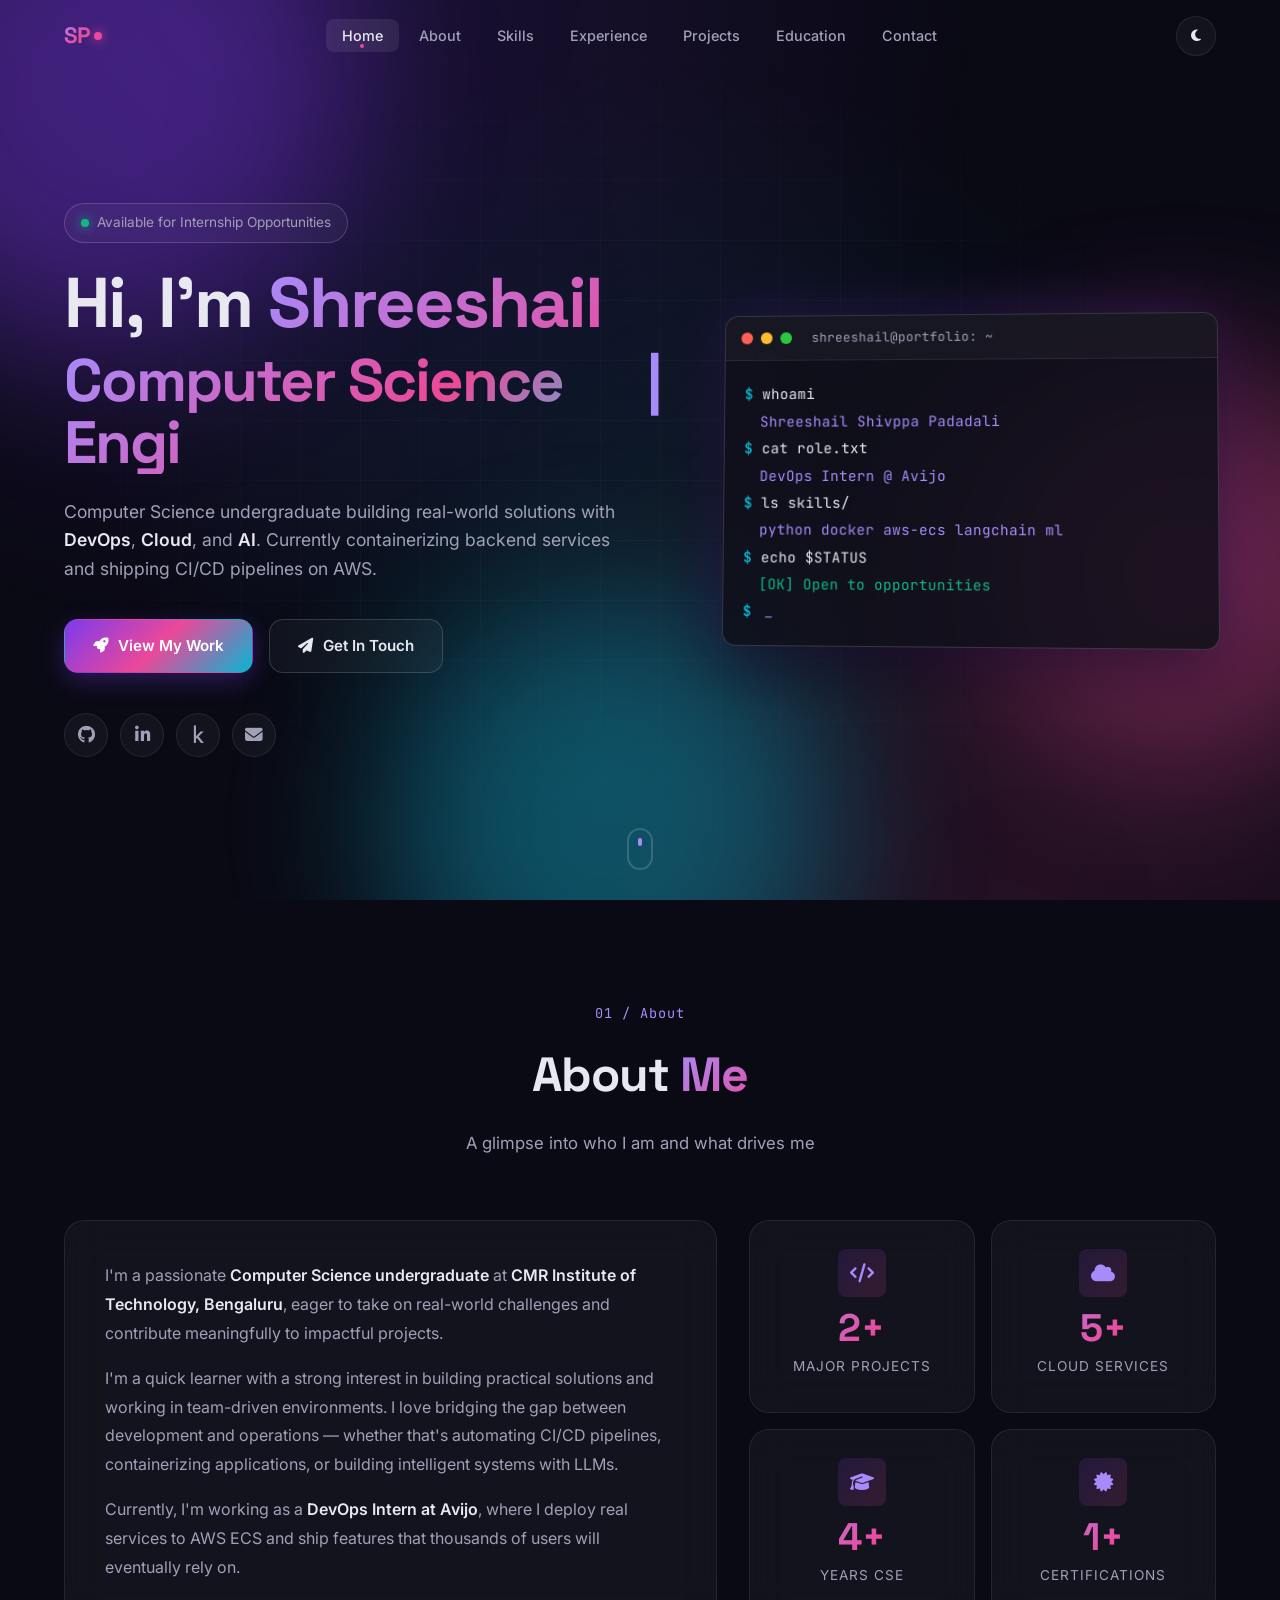
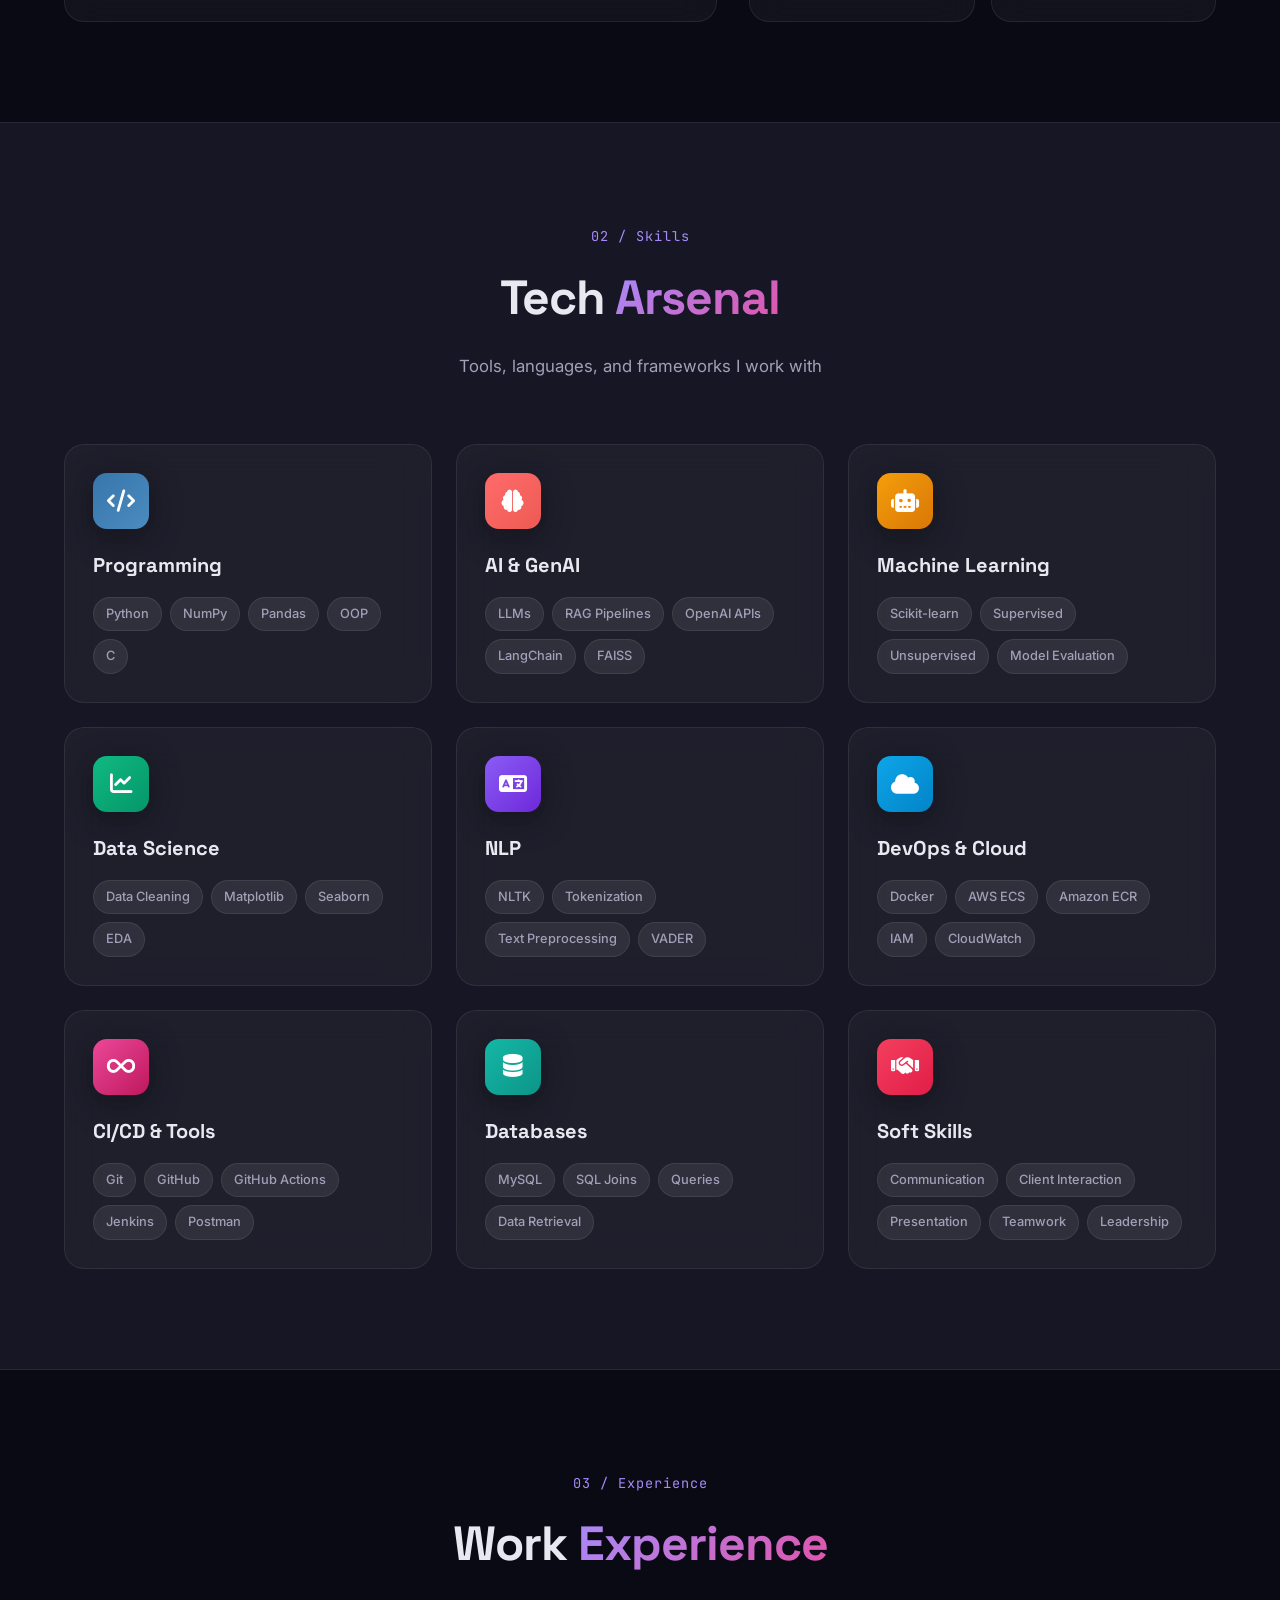
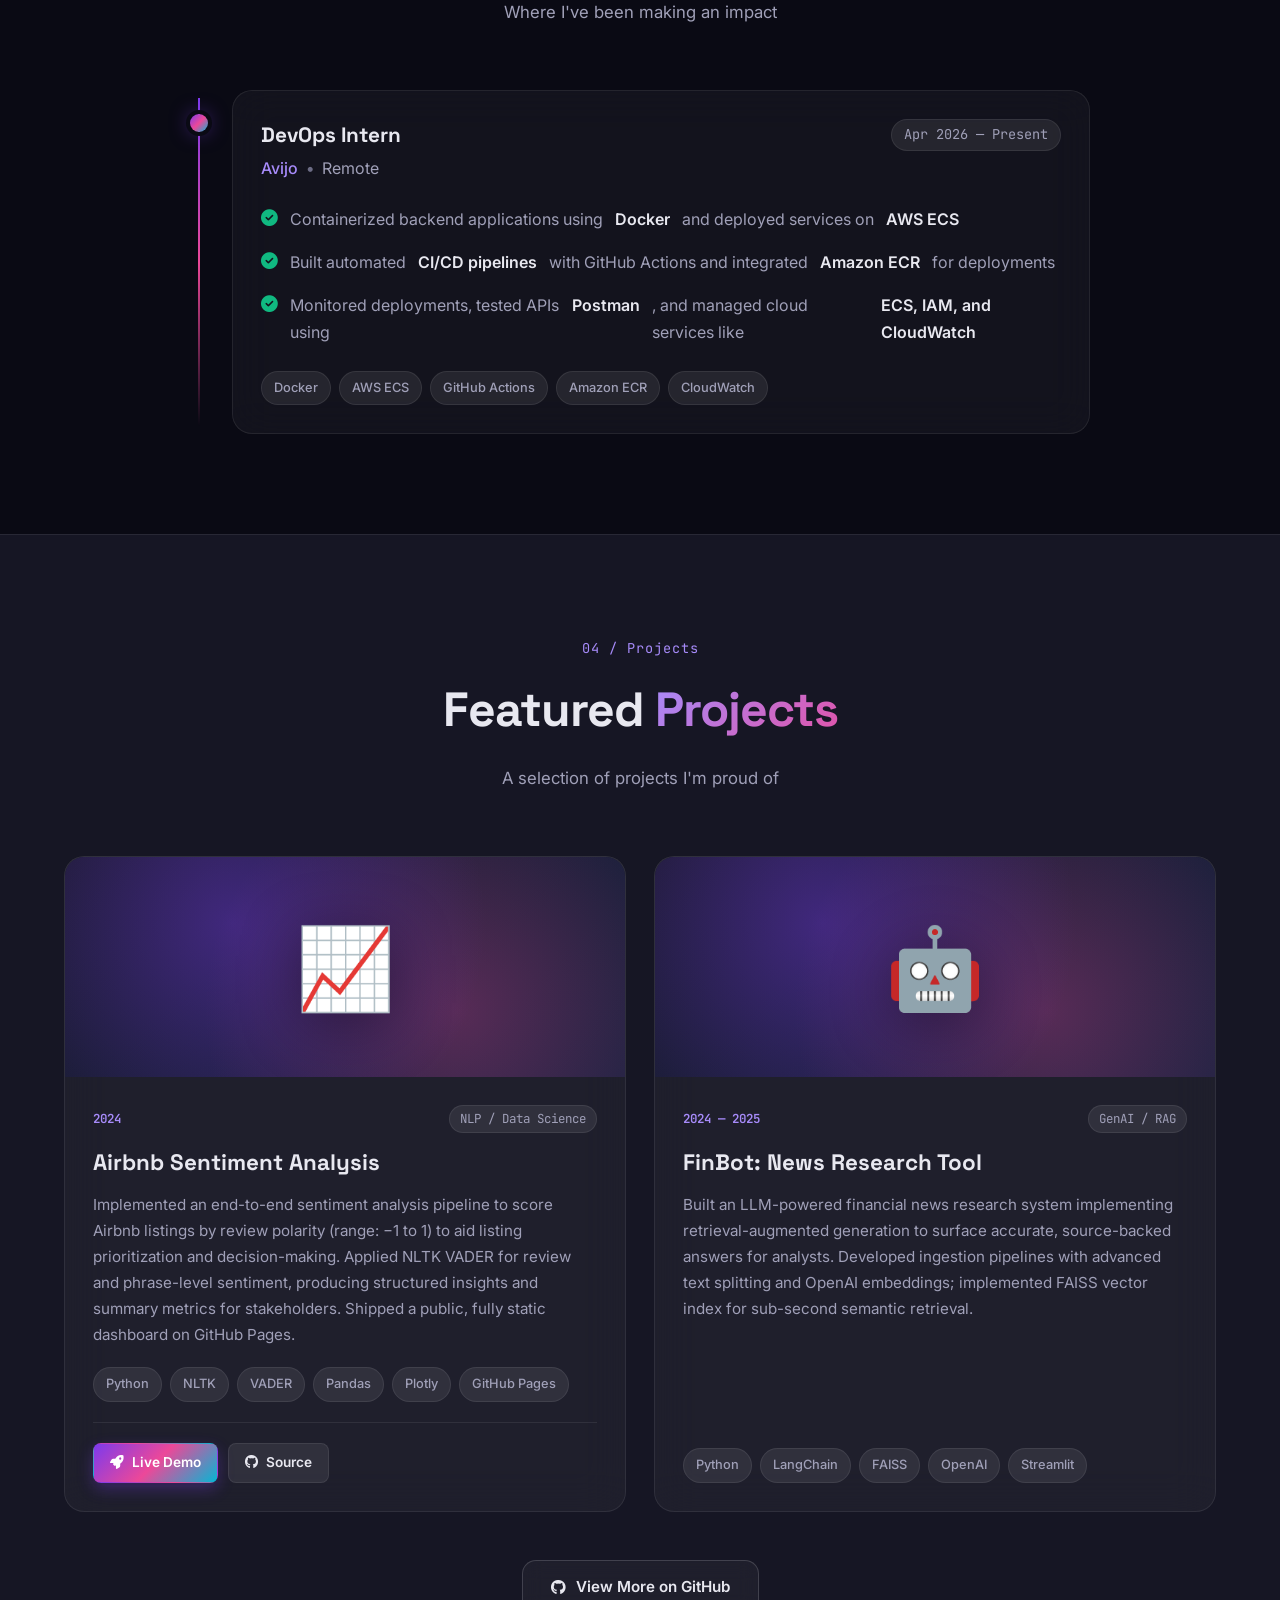
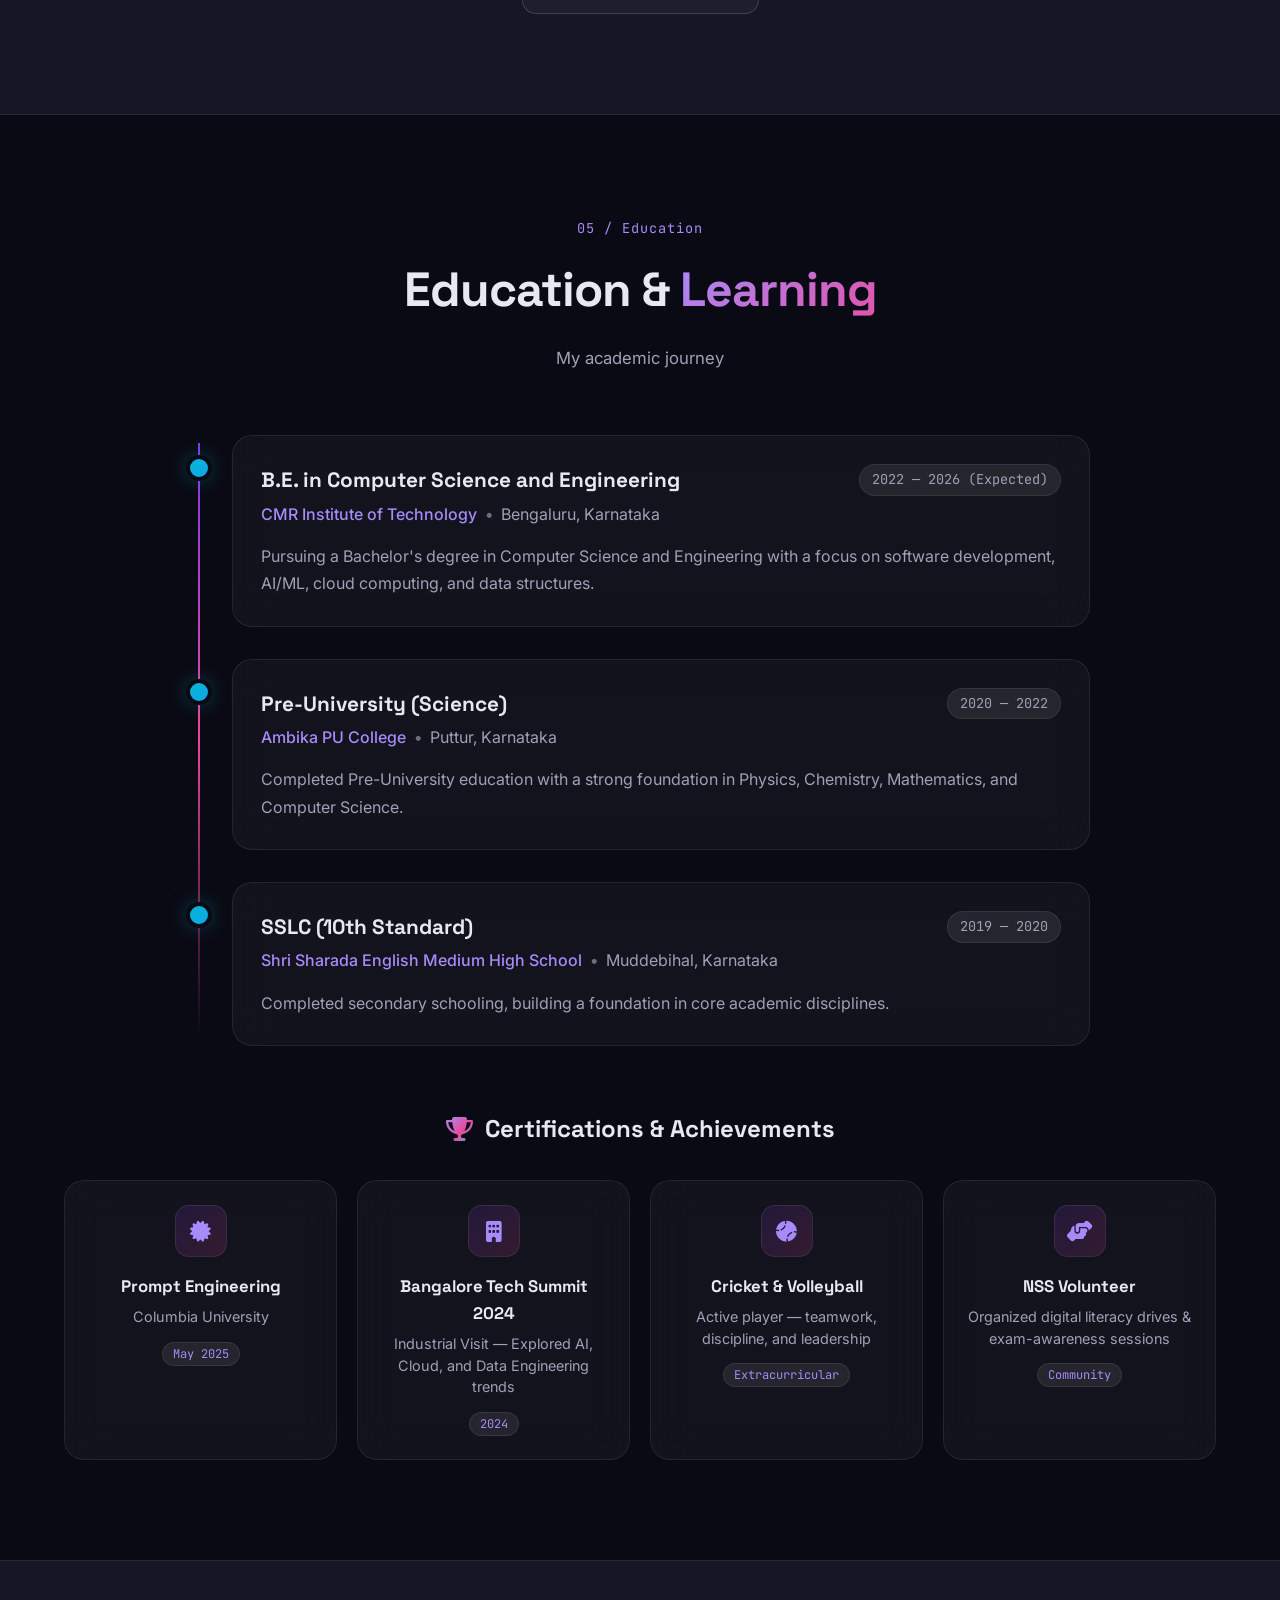
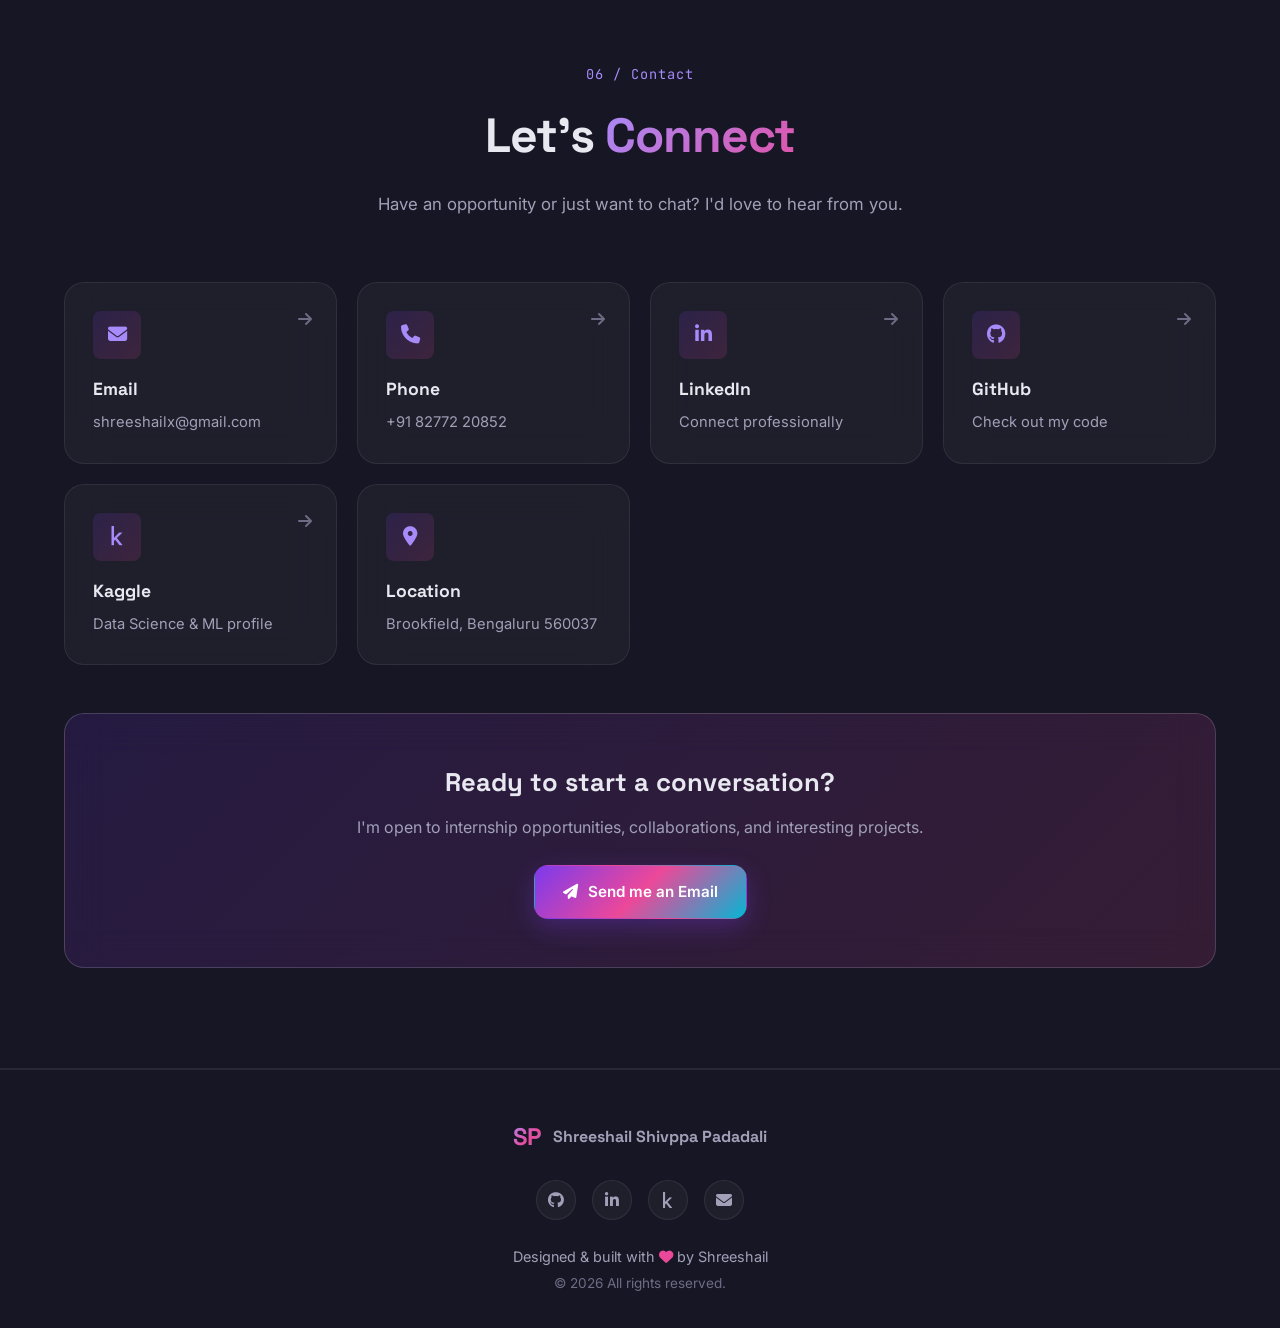
==== commit c4506648: "feat(projects): link Airbnb Sentiment Analysis to live demo - Add 'Live Demo' (primary) and 'Source'" ====
--- a/index.html
+++ b/index.html
@@ -389,7 +389,10 @@
                     <div class="project-image">
                         <div class="project-emoji">📈</div>
                         <div class="project-overlay">
-                            <a href="https://github.com/Shreeshail-sp" target="_blank" rel="noopener" class="overlay-btn" aria-label="View on GitHub">
+                            <a href="https://shreeshail-sp.github.io/Air_BNB_Sentiment-_Ananlysis/" target="_blank" rel="noopener" class="overlay-btn" aria-label="Open live demo">
+                                <i class="fas fa-external-link-alt"></i>
+                            </a>
+                            <a href="https://github.com/Shreeshail-sp/Air_BNB_Sentiment-_Ananlysis" target="_blank" rel="noopener" class="overlay-btn" aria-label="View on GitHub">
                                 <i class="fab fa-github"></i>
                             </a>
                         </div>
@@ -405,13 +408,23 @@
                             listings by review polarity (range: −1 to 1) to aid listing prioritization
                             and decision-making. Applied NLTK VADER for review and phrase-level
                             sentiment, producing structured insights and summary metrics for stakeholders.
+                            Shipped a public, fully static dashboard on GitHub Pages.
                         </p>
                         <div class="project-tags">
                             <span class="tag">Python</span>
                             <span class="tag">NLTK</span>
                             <span class="tag">VADER</span>
                             <span class="tag">Pandas</span>
-                            <span class="tag">EDA</span>
+                            <span class="tag">Plotly</span>
+                            <span class="tag">GitHub Pages</span>
+                        </div>
+                        <div class="project-links">
+                            <a href="https://shreeshail-sp.github.io/Air_BNB_Sentiment-_Ananlysis/" target="_blank" rel="noopener" class="project-link project-link-primary">
+                                <i class="fas fa-rocket"></i> Live Demo
+                            </a>
+                            <a href="https://github.com/Shreeshail-sp/Air_BNB_Sentiment-_Ananlysis" target="_blank" rel="noopener" class="project-link">
+                                <i class="fab fa-github"></i> Source
+                            </a>
                         </div>
                     </div>
                 </article>
--- a/assets/css/style.css
+++ b/assets/css/style.css
@@ -1013,6 +1013,47 @@
     display: flex;
     flex-wrap: wrap;
     gap: 8px;
+}
+
+.project-links {
+    display: flex;
+    flex-wrap: wrap;
+    gap: 10px;
+    margin-top: 20px;
+    padding-top: 20px;
+    border-top: 1px solid var(--border);
+}
+
+.project-link {
+    display: inline-flex;
+    align-items: center;
+    gap: 8px;
+    padding: 8px 16px;
+    border-radius: var(--radius-sm);
+    font-size: 0.85rem;
+    font-weight: 600;
+    background: var(--surface-strong);
+    border: 1px solid var(--border);
+    color: var(--text);
+    transition: all var(--transition);
+}
+
+.project-link:hover {
+    color: var(--text);
+    border-color: var(--primary-light);
+    transform: translateY(-2px);
+}
+
+.project-link-primary {
+    background: var(--gradient);
+    border-color: transparent;
+    color: white;
+    box-shadow: 0 6px 16px rgba(124, 58, 237, 0.3);
+}
+
+.project-link-primary:hover {
+    color: white;
+    box-shadow: 0 10px 24px rgba(124, 58, 237, 0.45);
 }
 
 .projects-cta {
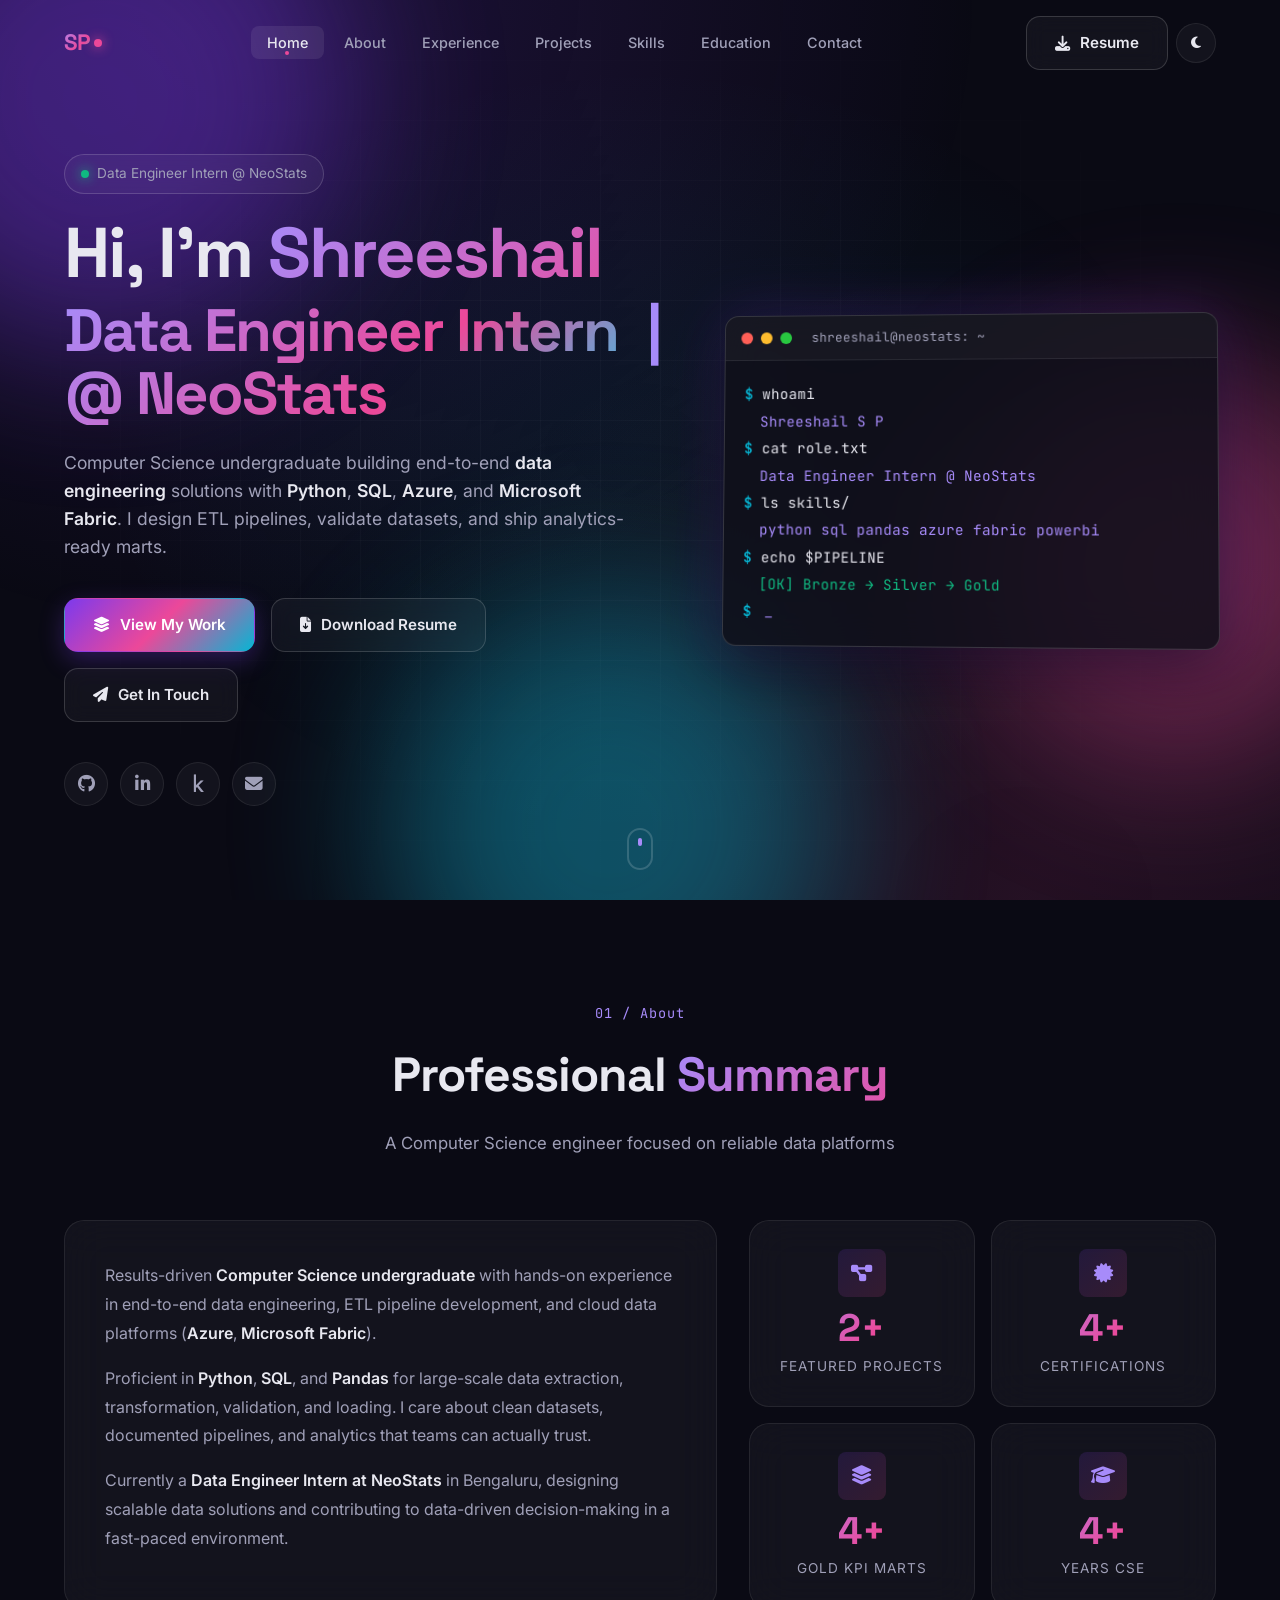
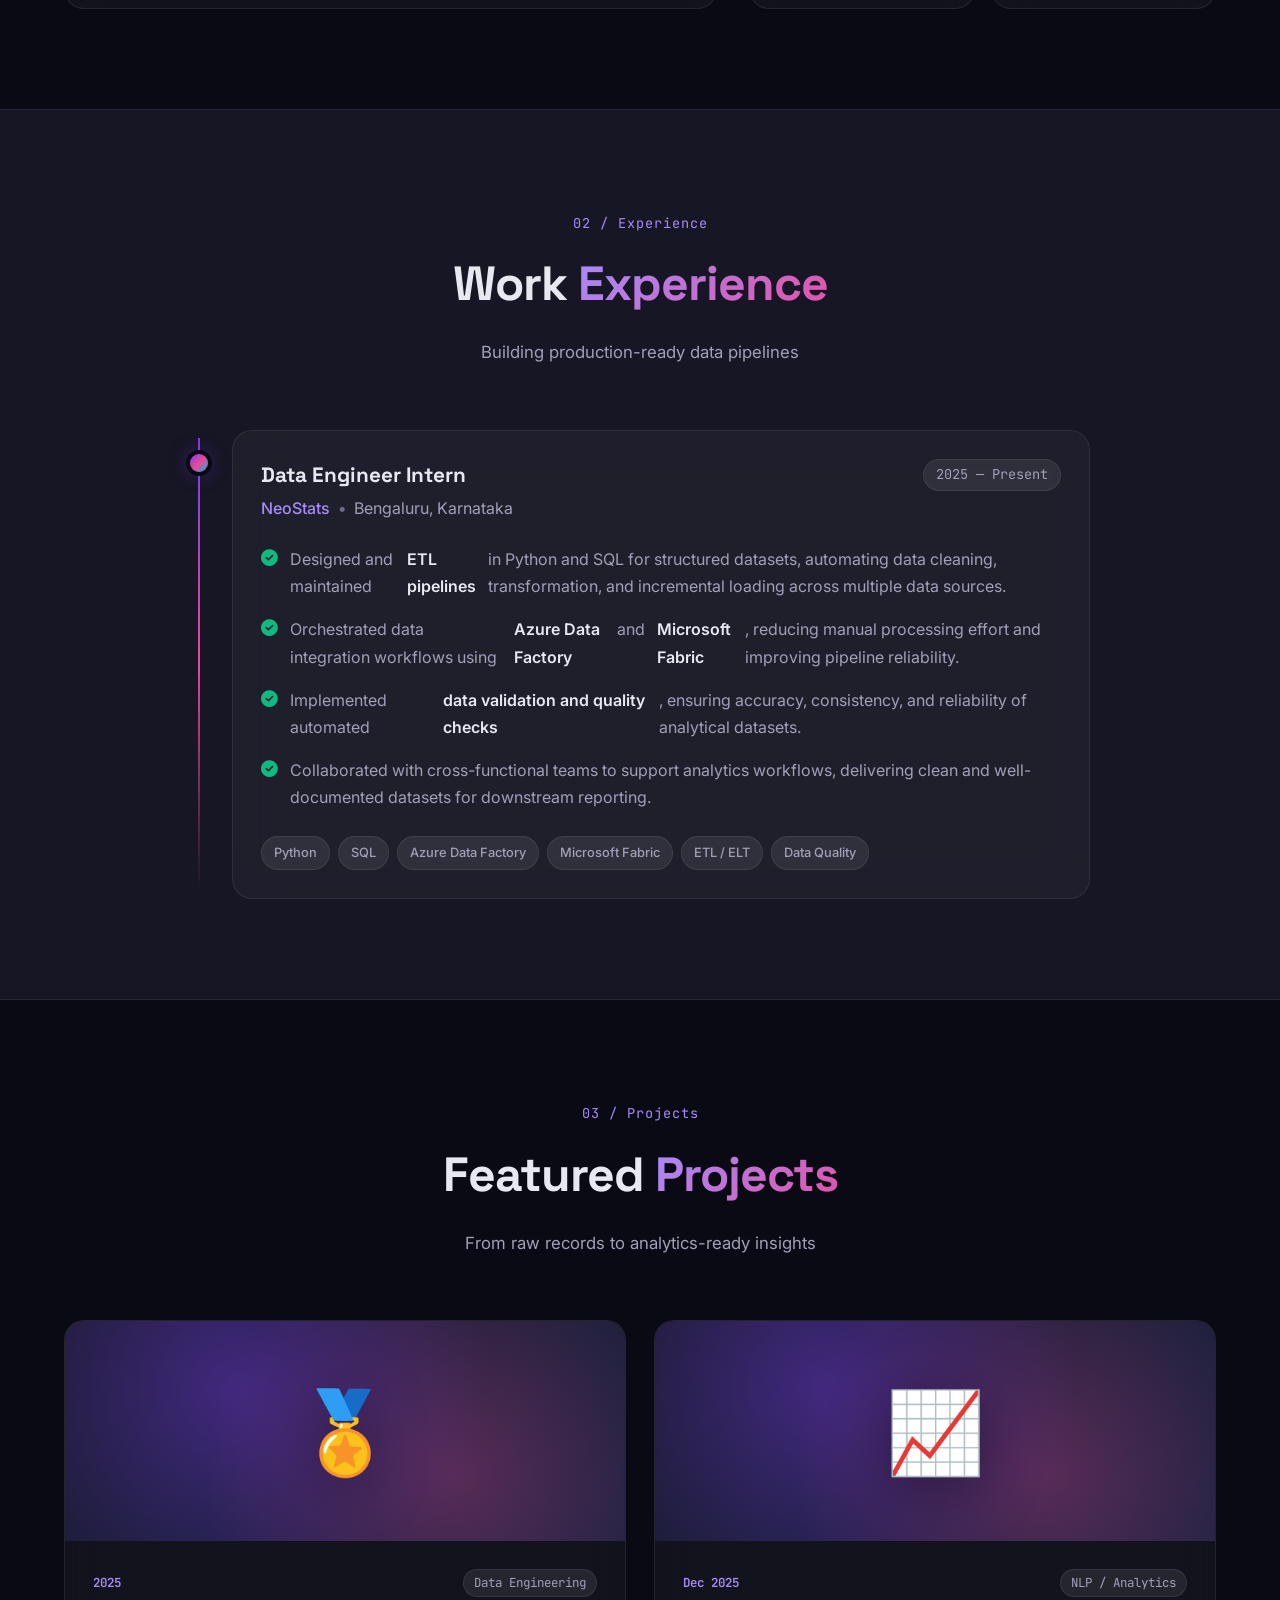
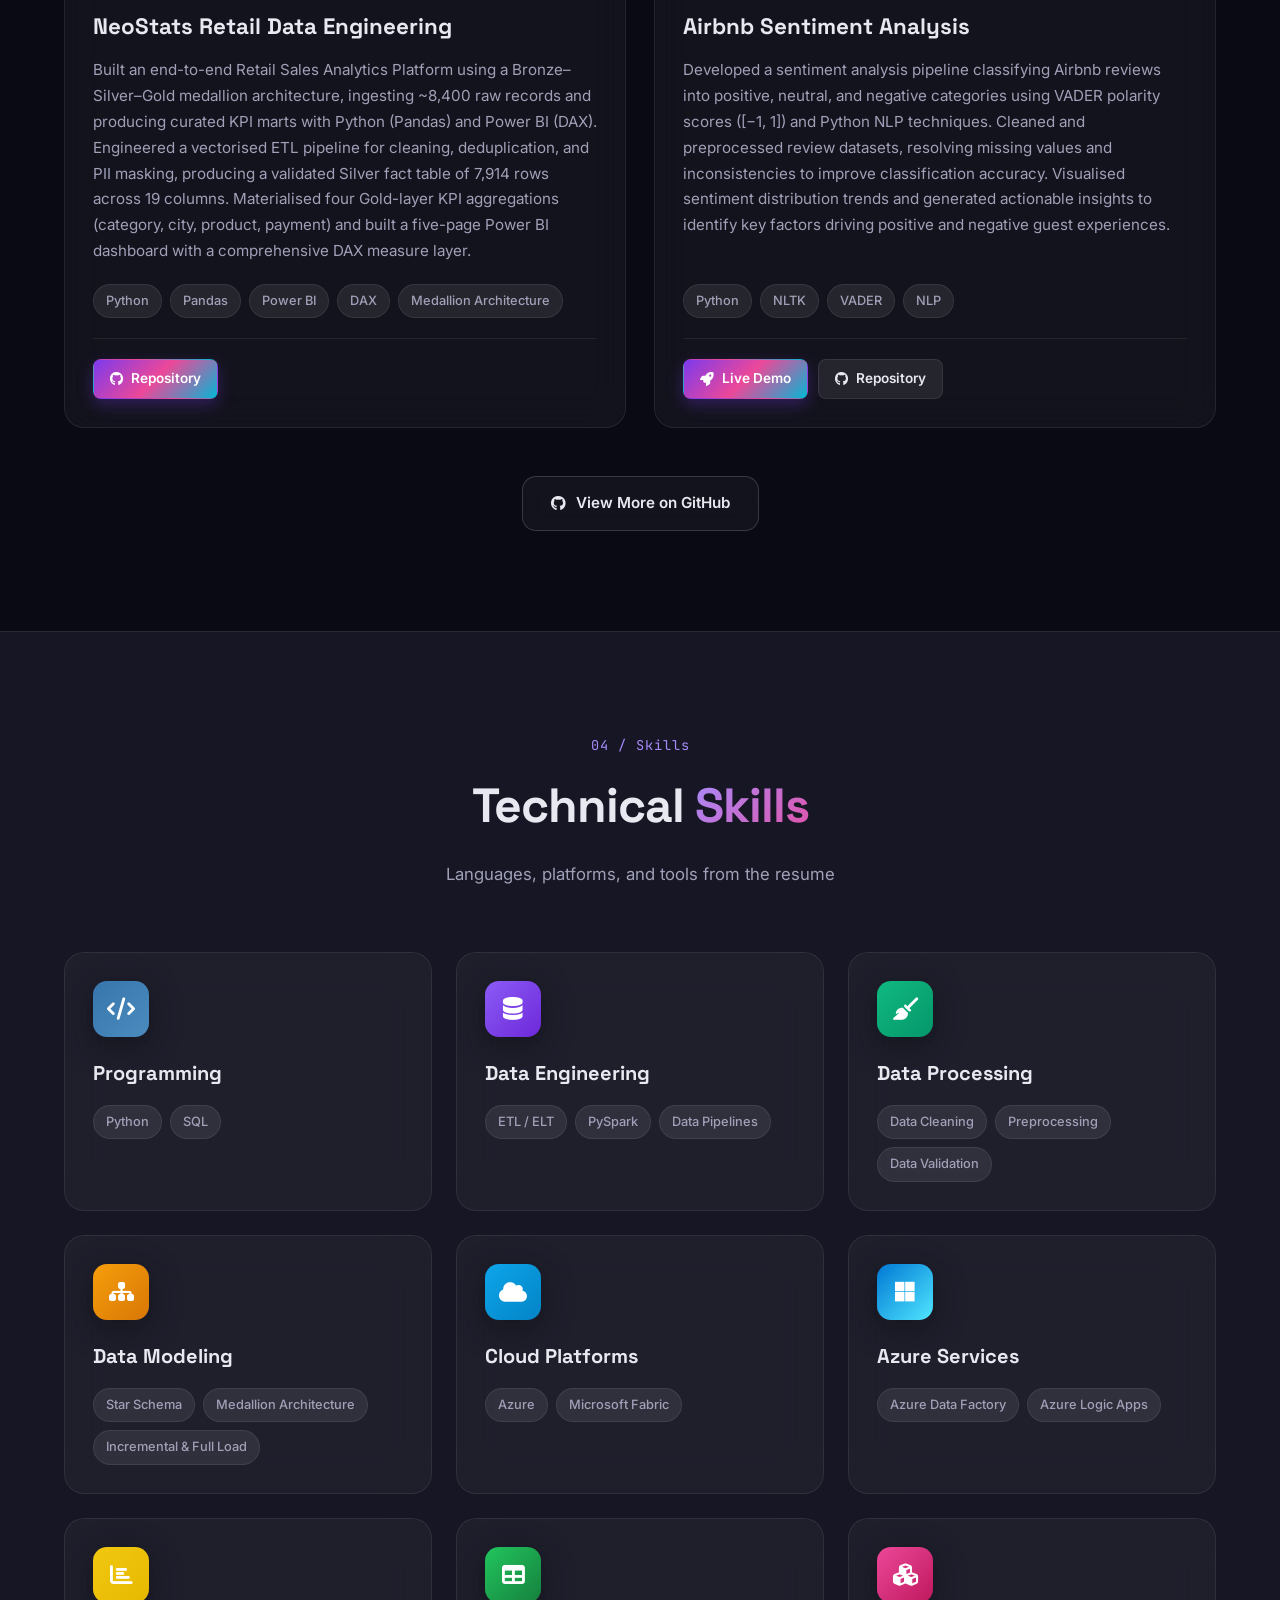
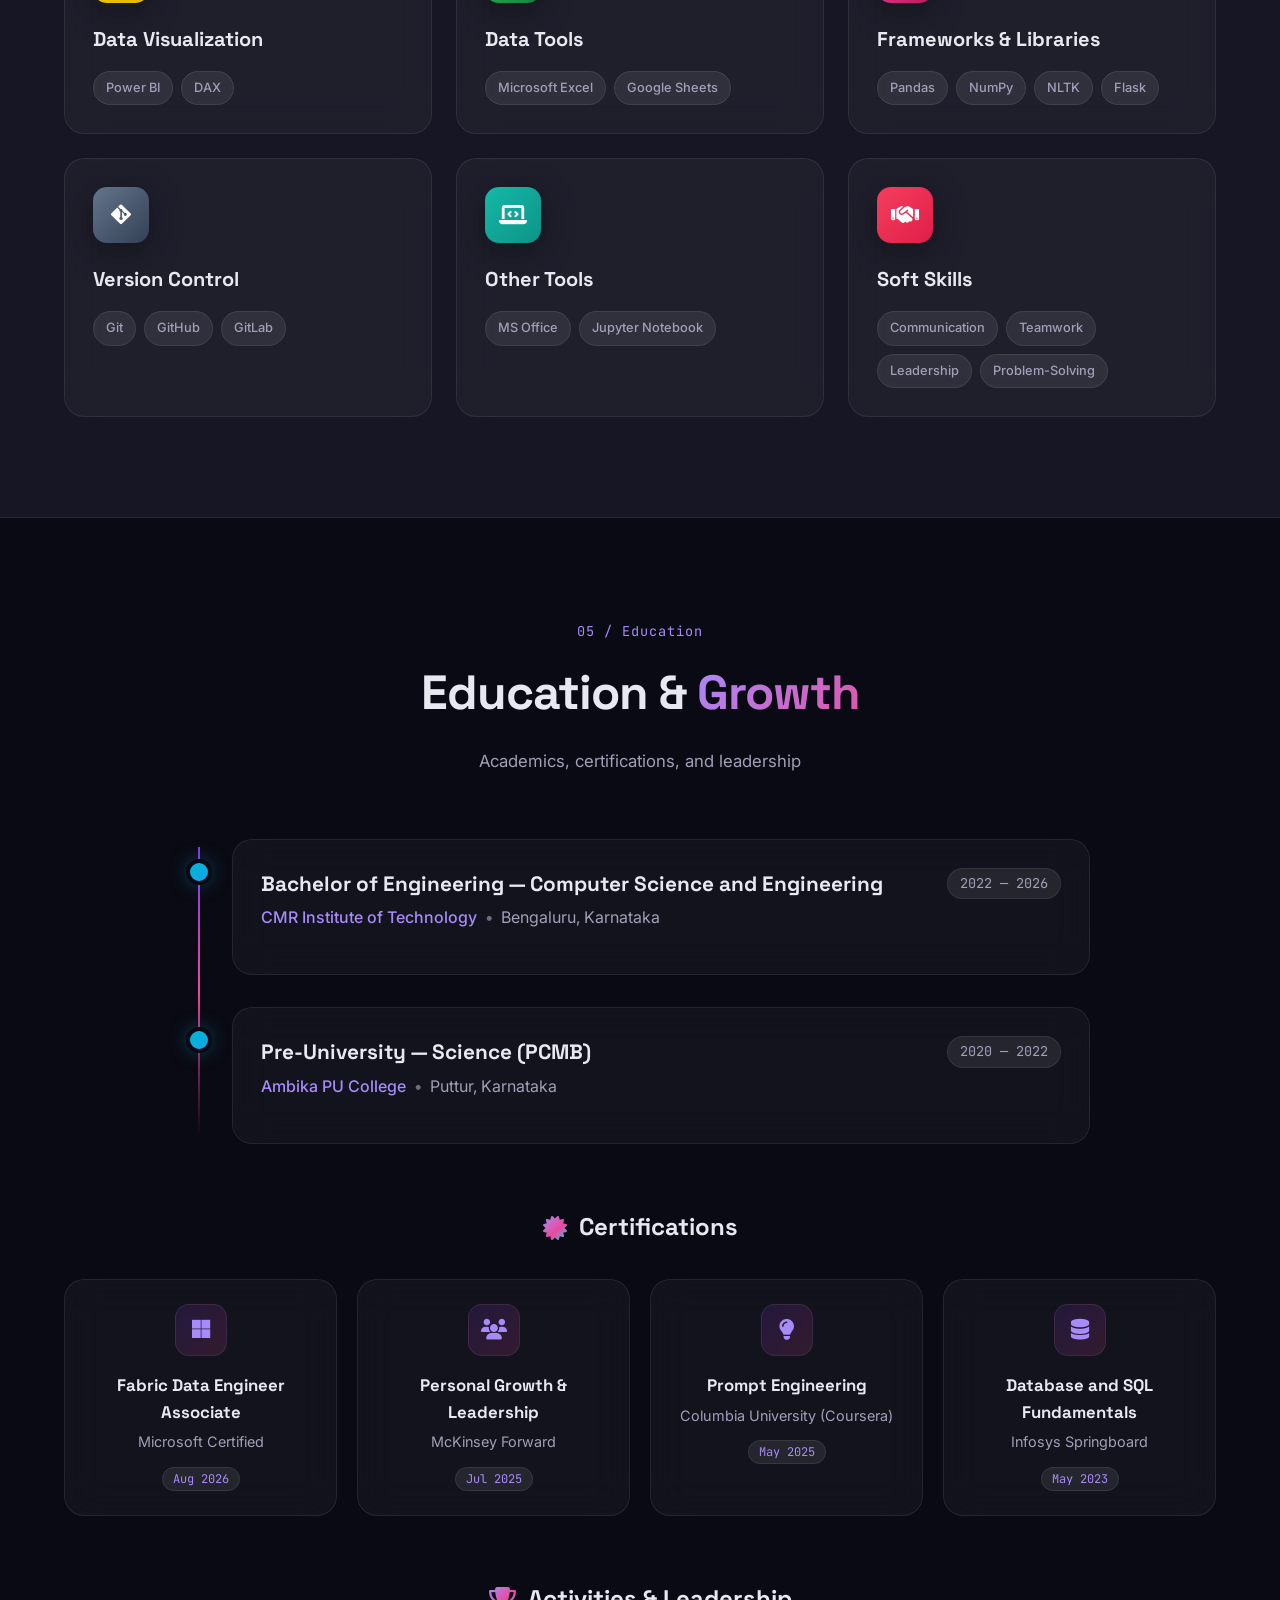
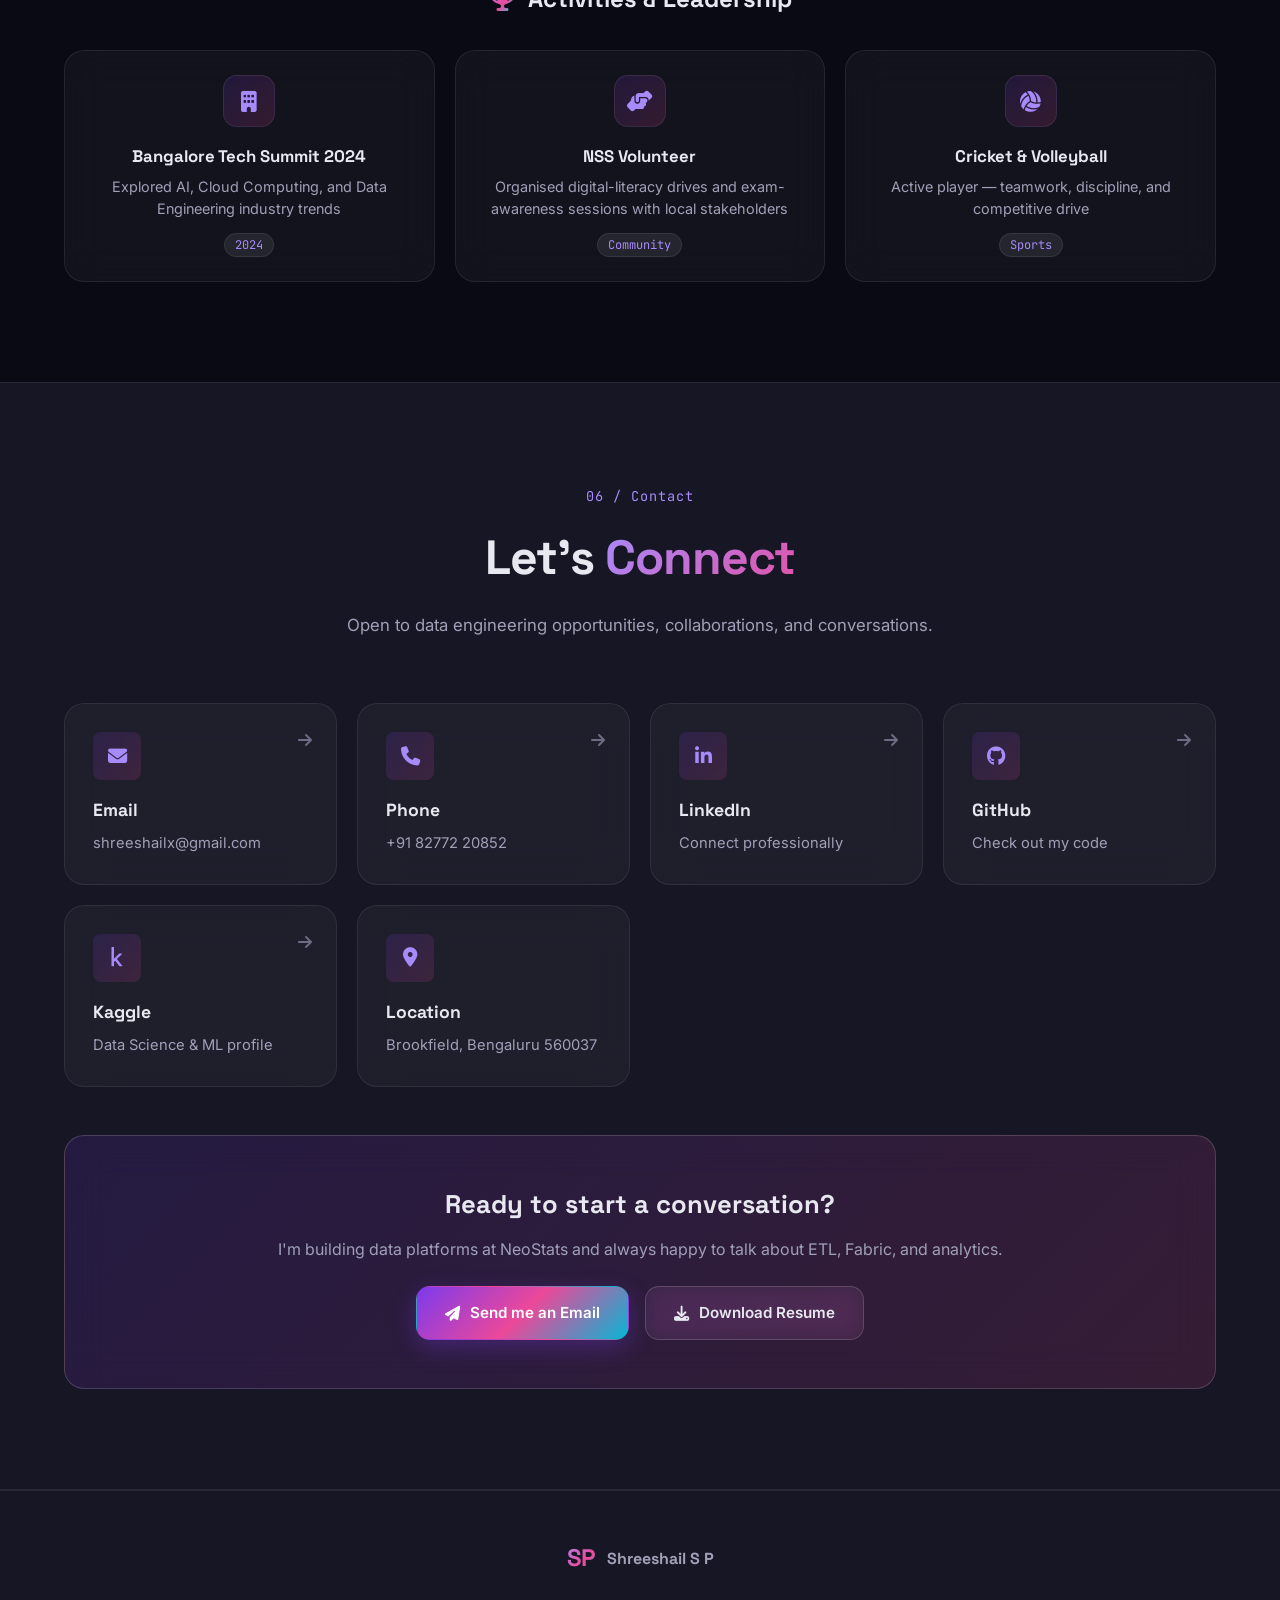
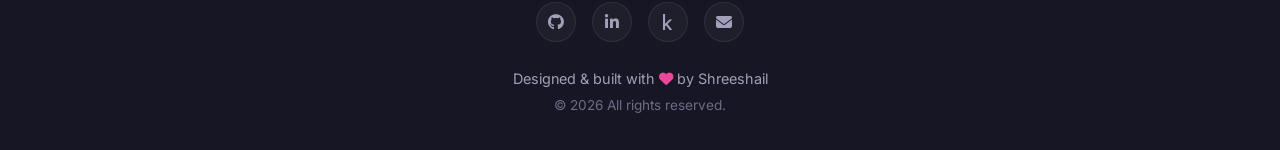
==== commit 784ad63d: "Align portfolio with NeoStats data engineering resume Replace the DevOps/Avijo-focused site with res" ====
--- a/index.html
+++ b/index.html
@@ -3,16 +3,16 @@
 <head>
     <meta charset="UTF-8" />
     <meta name="viewport" content="width=device-width, initial-scale=1.0" />
-    <meta name="description" content="Shreeshail Shivppa Padadali - Computer Science Engineer | DevOps & Cloud Enthusiast | AI/ML Developer. Portfolio showcasing projects, skills, and experience." />
-    <meta name="keywords" content="Shreeshail Padadali, Portfolio, DevOps, AI, Machine Learning, Python, Cloud, AWS, CMR Institute" />
-    <meta name="author" content="Shreeshail Shivppa Padadali" />
+    <meta name="description" content="Shreeshail S P — Computer Science undergraduate and Data Engineer Intern at NeoStats. Portfolio covering ETL pipelines, Azure, Microsoft Fabric, Python, SQL, and Power BI." />
+    <meta name="keywords" content="Shreeshail S P, Shreeshail Padadali, Data Engineer, NeoStats, Azure, Microsoft Fabric, ETL, Python, SQL, Power BI, CMR Institute" />
+    <meta name="author" content="Shreeshail S P" />
 
     <!-- Open Graph -->
-    <meta property="og:title" content="Shreeshail Shivppa Padadali — Portfolio" />
-    <meta property="og:description" content="Computer Science Engineer | DevOps & Cloud | AI/ML Developer" />
+    <meta property="og:title" content="Shreeshail S P — Data Engineer Portfolio" />
+    <meta property="og:description" content="Data Engineer Intern at NeoStats | ETL, Azure, Microsoft Fabric, Python, SQL, Power BI" />
     <meta property="og:type" content="website" />
 
-    <title>Shreeshail Padadali — Portfolio</title>
+    <title>Shreeshail S P — Data Engineer Portfolio</title>
 
     <link rel="icon" type="image/svg+xml" href="data:image/svg+xml,%3Csvg xmlns='http://www.w3.org/2000/svg' viewBox='0 0 100 100'%3E%3Ctext y='.9em' font-size='90' font-family='Arial' font-weight='bold' fill='%237c3aed'%3ES%3C/text%3E%3C/svg%3E" />
 
@@ -49,13 +49,16 @@
             <ul class="nav-menu" id="navMenu">
                 <li><a href="#home" class="nav-link active">Home</a></li>
                 <li><a href="#about" class="nav-link">About</a></li>
-                <li><a href="#skills" class="nav-link">Skills</a></li>
                 <li><a href="#experience" class="nav-link">Experience</a></li>
                 <li><a href="#projects" class="nav-link">Projects</a></li>
+                <li><a href="#skills" class="nav-link">Skills</a></li>
                 <li><a href="#education" class="nav-link">Education</a></li>
                 <li><a href="#contact" class="nav-link">Contact</a></li>
             </ul>
             <div class="nav-actions">
+                <a href="assets/resume/Shreeshail_SP_Resume.pdf" class="btn btn-ghost nav-resume" download>
+                    <i class="fas fa-download"></i> Resume
+                </a>
                 <button class="theme-toggle" id="themeToggle" aria-label="Toggle theme">
                     <i class="fas fa-moon"></i>
                 </button>
@@ -72,7 +75,7 @@
             <div class="hero-content">
                 <div class="hero-badge">
                     <span class="status-dot"></span>
-                    Available for Internship Opportunities
+                    Data Engineer Intern @ NeoStats
                 </div>
                 <h1 class="hero-title">
                     Hi, I'm <span class="gradient-text">Shreeshail</span>
@@ -82,13 +85,18 @@
                     </span>
                 </h1>
                 <p class="hero-description">
-                    Computer Science undergraduate building real-world solutions with
-                    <strong>DevOps</strong>, <strong>Cloud</strong>, and <strong>AI</strong>.
-                    Currently containerizing backend services and shipping CI/CD pipelines on AWS.
+                    Computer Science undergraduate building end-to-end
+                    <strong>data engineering</strong> solutions with
+                    <strong>Python</strong>, <strong>SQL</strong>,
+                    <strong>Azure</strong>, and <strong>Microsoft Fabric</strong>.
+                    I design ETL pipelines, validate datasets, and ship analytics-ready marts.
                 </p>
                 <div class="hero-cta">
                     <a href="#projects" class="btn btn-primary">
-                        <i class="fas fa-rocket"></i> View My Work
+                        <i class="fas fa-layer-group"></i> View My Work
+                    </a>
+                    <a href="assets/resume/Shreeshail_SP_Resume.pdf" class="btn btn-ghost" download>
+                        <i class="fas fa-file-arrow-down"></i> Download Resume
                     </a>
                     <a href="#contact" class="btn btn-ghost">
                         <i class="fas fa-paper-plane"></i> Get In Touch
@@ -98,7 +106,7 @@
                     <a href="https://github.com/Shreeshail-sp" target="_blank" rel="noopener" aria-label="GitHub" class="social-link">
                         <i class="fab fa-github"></i>
                     </a>
-                    <a href="https://www.linkedin.com/in/shreeshail-padadali/" target="_blank" rel="noopener" aria-label="LinkedIn" class="social-link">
+                    <a href="https://www.linkedin.com/in/shreeshailsp" target="_blank" rel="noopener" aria-label="LinkedIn" class="social-link">
                         <i class="fab fa-linkedin-in"></i>
                     </a>
                     <a href="https://www.kaggle.com/" target="_blank" rel="noopener" aria-label="Kaggle" class="social-link">
@@ -116,17 +124,17 @@
                         <span class="dot red"></span>
                         <span class="dot yellow"></span>
                         <span class="dot green"></span>
-                        <span class="terminal-title">shreeshail@portfolio: ~</span>
+                        <span class="terminal-title">shreeshail@neostats: ~</span>
                     </div>
                     <div class="terminal-body">
                         <p><span class="prompt">$</span> whoami</p>
-                        <p class="output">Shreeshail Shivppa Padadali</p>
+                        <p class="output">Shreeshail S P</p>
                         <p><span class="prompt">$</span> cat role.txt</p>
-                        <p class="output">DevOps Intern @ Avijo</p>
+                        <p class="output">Data Engineer Intern @ NeoStats</p>
                         <p><span class="prompt">$</span> ls skills/</p>
-                        <p class="output">python  docker  aws-ecs  langchain  ml</p>
-                        <p><span class="prompt">$</span> echo $STATUS</p>
-                        <p class="output success">[OK] Open to opportunities</p>
+                        <p class="output">python  sql  pandas  azure  fabric  powerbi</p>
+                        <p><span class="prompt">$</span> echo $PIPELINE</p>
+                        <p class="output success">[OK] Bronze → Silver → Gold</p>
                         <p><span class="prompt">$</span> <span class="cursor-blink">_</span></p>
                     </div>
                 </div>
@@ -143,198 +151,63 @@
         <div class="container">
             <div class="section-header">
                 <span class="section-eyebrow">01 / About</span>
-                <h2 class="section-title">About <span class="gradient-text">Me</span></h2>
-                <p class="section-subtitle">A glimpse into who I am and what drives me</p>
+                <h2 class="section-title">Professional <span class="gradient-text">Summary</span></h2>
+                <p class="section-subtitle">A Computer Science engineer focused on reliable data platforms</p>
             </div>
 
             <div class="about-grid">
                 <div class="about-text glass-card">
                     <p>
-                        I'm a passionate <strong>Computer Science undergraduate</strong> at
-                        <strong>CMR Institute of Technology, Bengaluru</strong>, eager to take on
-                        real-world challenges and contribute meaningfully to impactful projects.
+                        Results-driven <strong>Computer Science undergraduate</strong> with hands-on
+                        experience in end-to-end data engineering, ETL pipeline development, and
+                        cloud data platforms (<strong>Azure</strong>, <strong>Microsoft Fabric</strong>).
                     </p>
                     <p>
-                        I'm a quick learner with a strong interest in building practical solutions
-                        and working in team-driven environments. I love bridging the gap between
-                        development and operations — whether that's automating CI/CD pipelines,
-                        containerizing applications, or building intelligent systems with LLMs.
+                        Proficient in <strong>Python</strong>, <strong>SQL</strong>, and
+                        <strong>Pandas</strong> for large-scale data extraction, transformation,
+                        validation, and loading. I care about clean datasets, documented pipelines,
+                        and analytics that teams can actually trust.
                     </p>
                     <p>
-                        Currently, I'm working as a <strong>DevOps Intern at Avijo</strong>,
-                        where I deploy real services to AWS ECS and ship features that thousands of
-                        users will eventually rely on.
+                        Currently a <strong>Data Engineer Intern at NeoStats</strong> in Bengaluru,
+                        designing scalable data solutions and contributing to data-driven
+                        decision-making in a fast-paced environment.
                     </p>
                 </div>
 
                 <div class="about-stats">
                     <div class="stat-card glass-card">
-                        <div class="stat-icon"><i class="fas fa-code"></i></div>
+                        <div class="stat-icon"><i class="fas fa-diagram-project"></i></div>
                         <div class="stat-number" data-target="2">0</div>
-                        <div class="stat-label">Major Projects</div>
+                        <div class="stat-label">Featured Projects</div>
                     </div>
                     <div class="stat-card glass-card">
-                        <div class="stat-icon"><i class="fas fa-cloud"></i></div>
-                        <div class="stat-number" data-target="5">0</div>
-                        <div class="stat-label">Cloud Services</div>
+                        <div class="stat-icon"><i class="fas fa-certificate"></i></div>
+                        <div class="stat-number" data-target="4">0</div>
+                        <div class="stat-label">Certifications</div>
+                    </div>
+                    <div class="stat-card glass-card">
+                        <div class="stat-icon"><i class="fas fa-layer-group"></i></div>
+                        <div class="stat-number" data-target="4">0</div>
+                        <div class="stat-label">Gold KPI Marts</div>
                     </div>
                     <div class="stat-card glass-card">
                         <div class="stat-icon"><i class="fas fa-graduation-cap"></i></div>
                         <div class="stat-number" data-target="4">0</div>
                         <div class="stat-label">Years CSE</div>
                     </div>
-                    <div class="stat-card glass-card">
-                        <div class="stat-icon"><i class="fas fa-certificate"></i></div>
-                        <div class="stat-number" data-target="1">0</div>
-                        <div class="stat-label">Certifications</div>
-                    </div>
                 </div>
             </div>
         </div>
     </section>
 
-    <!-- SKILLS -->
-    <section class="section section-alt" id="skills">
+    <!-- EXPERIENCE -->
+    <section class="section section-alt" id="experience">
         <div class="container">
             <div class="section-header">
-                <span class="section-eyebrow">02 / Skills</span>
-                <h2 class="section-title">Tech <span class="gradient-text">Arsenal</span></h2>
-                <p class="section-subtitle">Tools, languages, and frameworks I work with</p>
-            </div>
-
-            <div class="skills-grid">
-                <div class="skill-category glass-card">
-                    <div class="skill-icon" style="background: linear-gradient(135deg, #3776ab, #4b8bbe);">
-                        <i class="fas fa-code"></i>
-                    </div>
-                    <h3>Programming</h3>
-                    <div class="skill-tags">
-                        <span class="tag">Python</span>
-                        <span class="tag">NumPy</span>
-                        <span class="tag">Pandas</span>
-                        <span class="tag">OOP</span>
-                        <span class="tag">C</span>
-                    </div>
-                </div>
-
-                <div class="skill-category glass-card">
-                    <div class="skill-icon" style="background: linear-gradient(135deg, #ff6b6b, #ee5a52);">
-                        <i class="fas fa-brain"></i>
-                    </div>
-                    <h3>AI & GenAI</h3>
-                    <div class="skill-tags">
-                        <span class="tag">LLMs</span>
-                        <span class="tag">RAG Pipelines</span>
-                        <span class="tag">OpenAI APIs</span>
-                        <span class="tag">LangChain</span>
-                        <span class="tag">FAISS</span>
-                    </div>
-                </div>
-
-                <div class="skill-category glass-card">
-                    <div class="skill-icon" style="background: linear-gradient(135deg, #f59e0b, #d97706);">
-                        <i class="fas fa-robot"></i>
-                    </div>
-                    <h3>Machine Learning</h3>
-                    <div class="skill-tags">
-                        <span class="tag">Scikit-learn</span>
-                        <span class="tag">Supervised</span>
-                        <span class="tag">Unsupervised</span>
-                        <span class="tag">Model Evaluation</span>
-                    </div>
-                </div>
-
-                <div class="skill-category glass-card">
-                    <div class="skill-icon" style="background: linear-gradient(135deg, #10b981, #059669);">
-                        <i class="fas fa-chart-line"></i>
-                    </div>
-                    <h3>Data Science</h3>
-                    <div class="skill-tags">
-                        <span class="tag">Data Cleaning</span>
-                        <span class="tag">Matplotlib</span>
-                        <span class="tag">Seaborn</span>
-                        <span class="tag">EDA</span>
-                    </div>
-                </div>
-
-                <div class="skill-category glass-card">
-                    <div class="skill-icon" style="background: linear-gradient(135deg, #8b5cf6, #6d28d9);">
-                        <i class="fas fa-language"></i>
-                    </div>
-                    <h3>NLP</h3>
-                    <div class="skill-tags">
-                        <span class="tag">NLTK</span>
-                        <span class="tag">Tokenization</span>
-                        <span class="tag">Text Preprocessing</span>
-                        <span class="tag">VADER</span>
-                    </div>
-                </div>
-
-                <div class="skill-category glass-card">
-                    <div class="skill-icon" style="background: linear-gradient(135deg, #0ea5e9, #0284c7);">
-                        <i class="fas fa-cloud"></i>
-                    </div>
-                    <h3>DevOps & Cloud</h3>
-                    <div class="skill-tags">
-                        <span class="tag">Docker</span>
-                        <span class="tag">AWS ECS</span>
-                        <span class="tag">Amazon ECR</span>
-                        <span class="tag">IAM</span>
-                        <span class="tag">CloudWatch</span>
-                    </div>
-                </div>
-
-                <div class="skill-category glass-card">
-                    <div class="skill-icon" style="background: linear-gradient(135deg, #ec4899, #be185d);">
-                        <i class="fas fa-infinity"></i>
-                    </div>
-                    <h3>CI/CD & Tools</h3>
-                    <div class="skill-tags">
-                        <span class="tag">Git</span>
-                        <span class="tag">GitHub</span>
-                        <span class="tag">GitHub Actions</span>
-                        <span class="tag">Jenkins</span>
-                        <span class="tag">Postman</span>
-                    </div>
-                </div>
-
-                <div class="skill-category glass-card">
-                    <div class="skill-icon" style="background: linear-gradient(135deg, #14b8a6, #0d9488);">
-                        <i class="fas fa-database"></i>
-                    </div>
-                    <h3>Databases</h3>
-                    <div class="skill-tags">
-                        <span class="tag">MySQL</span>
-                        <span class="tag">SQL Joins</span>
-                        <span class="tag">Queries</span>
-                        <span class="tag">Data Retrieval</span>
-                    </div>
-                </div>
-
-                <div class="skill-category glass-card">
-                    <div class="skill-icon" style="background: linear-gradient(135deg, #f43f5e, #e11d48);">
-                        <i class="fas fa-handshake"></i>
-                    </div>
-                    <h3>Soft Skills</h3>
-                    <div class="skill-tags">
-                        <span class="tag">Communication</span>
-                        <span class="tag">Client Interaction</span>
-                        <span class="tag">Presentation</span>
-                        <span class="tag">Teamwork</span>
-                        <span class="tag">Leadership</span>
-                    </div>
-                </div>
-            </div>
-        </div>
-    </section>
-
-    <!-- EXPERIENCE -->
-    <section class="section" id="experience">
-        <div class="container">
-            <div class="section-header">
-                <span class="section-eyebrow">03 / Experience</span>
+                <span class="section-eyebrow">02 / Experience</span>
                 <h2 class="section-title">Work <span class="gradient-text">Experience</span></h2>
-                <p class="section-subtitle">Where I've been making an impact</p>
+                <p class="section-subtitle">Building production-ready data pipelines</p>
             </div>
 
             <div class="timeline">
@@ -343,31 +216,36 @@
                     <div class="timeline-content glass-card">
                         <div class="timeline-header">
                             <div>
-                                <h3>DevOps Intern</h3>
-                                <h4 class="company">Avijo <span class="separator">•</span> <span class="location">Remote</span></h4>
+                                <h3>Data Engineer Intern</h3>
+                                <h4 class="company">NeoStats <span class="separator">•</span> <span class="location">Bengaluru, Karnataka</span></h4>
                             </div>
-                            <span class="timeline-date">Apr 2026 — Present</span>
+                            <span class="timeline-date">2025 — Present</span>
                         </div>
                         <ul class="timeline-list">
                             <li>
                                 <i class="fas fa-check-circle"></i>
-                                Containerized backend applications using <strong>Docker</strong> and deployed services on <strong>AWS ECS</strong>
+                                Designed and maintained <strong>ETL pipelines</strong> in Python and SQL for structured datasets, automating data cleaning, transformation, and incremental loading across multiple data sources.
                             </li>
                             <li>
                                 <i class="fas fa-check-circle"></i>
-                                Built automated <strong>CI/CD pipelines</strong> with GitHub Actions and integrated <strong>Amazon ECR</strong> for deployments
+                                Orchestrated data integration workflows using <strong>Azure Data Factory</strong> and <strong>Microsoft Fabric</strong>, reducing manual processing effort and improving pipeline reliability.
                             </li>
                             <li>
                                 <i class="fas fa-check-circle"></i>
-                                Monitored deployments, tested APIs using <strong>Postman</strong>, and managed cloud services like <strong>ECS, IAM, and CloudWatch</strong>
+                                Implemented automated <strong>data validation and quality checks</strong>, ensuring accuracy, consistency, and reliability of analytical datasets.
+                            </li>
+                            <li>
+                                <i class="fas fa-check-circle"></i>
+                                Collaborated with cross-functional teams to support analytics workflows, delivering clean and well-documented datasets for downstream reporting.
                             </li>
                         </ul>
                         <div class="timeline-tags">
-                            <span class="tag">Docker</span>
-                            <span class="tag">AWS ECS</span>
-                            <span class="tag">GitHub Actions</span>
-                            <span class="tag">Amazon ECR</span>
-                            <span class="tag">CloudWatch</span>
+                            <span class="tag">Python</span>
+                            <span class="tag">SQL</span>
+                            <span class="tag">Azure Data Factory</span>
+                            <span class="tag">Microsoft Fabric</span>
+                            <span class="tag">ETL / ELT</span>
+                            <span class="tag">Data Quality</span>
                         </div>
                     </div>
                 </div>
@@ -376,15 +254,55 @@
     </section>
 
     <!-- PROJECTS -->
-    <section class="section section-alt" id="projects">
+    <section class="section" id="projects">
         <div class="container">
             <div class="section-header">
-                <span class="section-eyebrow">04 / Projects</span>
+                <span class="section-eyebrow">03 / Projects</span>
                 <h2 class="section-title">Featured <span class="gradient-text">Projects</span></h2>
-                <p class="section-subtitle">A selection of projects I'm proud of</p>
+                <p class="section-subtitle">From raw records to analytics-ready insights</p>
             </div>
 
             <div class="projects-grid">
+                <article class="project-card glass-card">
+                    <div class="project-image">
+                        <div class="project-emoji">🏅</div>
+                        <div class="project-overlay">
+                            <a href="https://github.com/Shreeshail-sp/NeoStats_Data_Engineer" target="_blank" rel="noopener" class="overlay-btn" aria-label="View on GitHub">
+                                <i class="fab fa-github"></i>
+                            </a>
+                        </div>
+                    </div>
+                    <div class="project-body">
+                        <div class="project-meta">
+                            <span class="project-year">2025</span>
+                            <span class="project-category">Data Engineering</span>
+                        </div>
+                        <h3>NeoStats Retail Data Engineering</h3>
+                        <p>
+                            Built an end-to-end Retail Sales Analytics Platform using a
+                            Bronze–Silver–Gold medallion architecture, ingesting ~8,400 raw
+                            records and producing curated KPI marts with Python (Pandas) and
+                            Power BI (DAX). Engineered a vectorised ETL pipeline for cleaning,
+                            deduplication, and PII masking, producing a validated Silver fact
+                            table of 7,914 rows across 19 columns. Materialised four Gold-layer
+                            KPI aggregations (category, city, product, payment) and built a
+                            five-page Power BI dashboard with a comprehensive DAX measure layer.
+                        </p>
+                        <div class="project-tags">
+                            <span class="tag">Python</span>
+                            <span class="tag">Pandas</span>
+                            <span class="tag">Power BI</span>
+                            <span class="tag">DAX</span>
+                            <span class="tag">Medallion Architecture</span>
+                        </div>
+                        <div class="project-links">
+                            <a href="https://github.com/Shreeshail-sp/NeoStats_Data_Engineer" target="_blank" rel="noopener" class="project-link project-link-primary">
+                                <i class="fab fa-github"></i> Repository
+                            </a>
+                        </div>
+                    </div>
+                </article>
+
                 <article class="project-card glass-card">
                     <div class="project-image">
                         <div class="project-emoji">📈</div>
@@ -399,64 +317,32 @@
                     </div>
                     <div class="project-body">
                         <div class="project-meta">
-                            <span class="project-year">2024</span>
-                            <span class="project-category">NLP / Data Science</span>
+                            <span class="project-year">Dec 2025</span>
+                            <span class="project-category">NLP / Analytics</span>
                         </div>
                         <h3>Airbnb Sentiment Analysis</h3>
                         <p>
-                            Implemented an end-to-end sentiment analysis pipeline to score Airbnb
-                            listings by review polarity (range: −1 to 1) to aid listing prioritization
-                            and decision-making. Applied NLTK VADER for review and phrase-level
-                            sentiment, producing structured insights and summary metrics for stakeholders.
-                            Shipped a public, fully static dashboard on GitHub Pages.
+                            Developed a sentiment analysis pipeline classifying Airbnb reviews
+                            into positive, neutral, and negative categories using VADER polarity
+                            scores ([−1, 1]) and Python NLP techniques. Cleaned and preprocessed
+                            review datasets, resolving missing values and inconsistencies to
+                            improve classification accuracy. Visualised sentiment distribution
+                            trends and generated actionable insights to identify key factors
+                            driving positive and negative guest experiences.
                         </p>
                         <div class="project-tags">
                             <span class="tag">Python</span>
                             <span class="tag">NLTK</span>
                             <span class="tag">VADER</span>
-                            <span class="tag">Pandas</span>
-                            <span class="tag">Plotly</span>
-                            <span class="tag">GitHub Pages</span>
+                            <span class="tag">NLP</span>
                         </div>
                         <div class="project-links">
                             <a href="https://shreeshail-sp.github.io/Air_BNB_Sentiment-_Ananlysis/" target="_blank" rel="noopener" class="project-link project-link-primary">
                                 <i class="fas fa-rocket"></i> Live Demo
                             </a>
                             <a href="https://github.com/Shreeshail-sp/Air_BNB_Sentiment-_Ananlysis" target="_blank" rel="noopener" class="project-link">
-                                <i class="fab fa-github"></i> Source
+                                <i class="fab fa-github"></i> Repository
                             </a>
-                        </div>
-                    </div>
-                </article>
-
-                <article class="project-card glass-card">
-                    <div class="project-image">
-                        <div class="project-emoji">🤖</div>
-                        <div class="project-overlay">
-                            <a href="https://github.com/Shreeshail-sp" target="_blank" rel="noopener" class="overlay-btn" aria-label="View on GitHub">
-                                <i class="fab fa-github"></i>
-                            </a>
-                        </div>
-                    </div>
-                    <div class="project-body">
-                        <div class="project-meta">
-                            <span class="project-year">2024 — 2025</span>
-                            <span class="project-category">GenAI / RAG</span>
-                        </div>
-                        <h3>FinBot: News Research Tool</h3>
-                        <p>
-                            Built an LLM-powered financial news research system implementing
-                            retrieval-augmented generation to surface accurate, source-backed answers
-                            for analysts. Developed ingestion pipelines with advanced text splitting
-                            and OpenAI embeddings; implemented FAISS vector index for sub-second
-                            semantic retrieval.
-                        </p>
-                        <div class="project-tags">
-                            <span class="tag">Python</span>
-                            <span class="tag">LangChain</span>
-                            <span class="tag">FAISS</span>
-                            <span class="tag">OpenAI</span>
-                            <span class="tag">Streamlit</span>
                         </div>
                     </div>
                 </article>
@@ -466,6 +352,159 @@
                 <a href="https://github.com/Shreeshail-sp" target="_blank" rel="noopener" class="btn btn-ghost">
                     <i class="fab fa-github"></i> View More on GitHub
                 </a>
+            </div>
+        </div>
+    </section>
+
+    <!-- SKILLS -->
+    <section class="section section-alt" id="skills">
+        <div class="container">
+            <div class="section-header">
+                <span class="section-eyebrow">04 / Skills</span>
+                <h2 class="section-title">Technical <span class="gradient-text">Skills</span></h2>
+                <p class="section-subtitle">Languages, platforms, and tools from the resume</p>
+            </div>
+
+            <div class="skills-grid">
+                <div class="skill-category glass-card">
+                    <div class="skill-icon" style="background: linear-gradient(135deg, #3776ab, #4b8bbe);">
+                        <i class="fas fa-code"></i>
+                    </div>
+                    <h3>Programming</h3>
+                    <div class="skill-tags">
+                        <span class="tag">Python</span>
+                        <span class="tag">SQL</span>
+                    </div>
+                </div>
+
+                <div class="skill-category glass-card">
+                    <div class="skill-icon" style="background: linear-gradient(135deg, #8b5cf6, #6d28d9);">
+                        <i class="fas fa-database"></i>
+                    </div>
+                    <h3>Data Engineering</h3>
+                    <div class="skill-tags">
+                        <span class="tag">ETL / ELT</span>
+                        <span class="tag">PySpark</span>
+                        <span class="tag">Data Pipelines</span>
+                    </div>
+                </div>
+
+                <div class="skill-category glass-card">
+                    <div class="skill-icon" style="background: linear-gradient(135deg, #10b981, #059669);">
+                        <i class="fas fa-broom"></i>
+                    </div>
+                    <h3>Data Processing</h3>
+                    <div class="skill-tags">
+                        <span class="tag">Data Cleaning</span>
+                        <span class="tag">Preprocessing</span>
+                        <span class="tag">Data Validation</span>
+                    </div>
+                </div>
+
+                <div class="skill-category glass-card">
+                    <div class="skill-icon" style="background: linear-gradient(135deg, #f59e0b, #d97706);">
+                        <i class="fas fa-sitemap"></i>
+                    </div>
+                    <h3>Data Modeling</h3>
+                    <div class="skill-tags">
+                        <span class="tag">Star Schema</span>
+                        <span class="tag">Medallion Architecture</span>
+                        <span class="tag">Incremental &amp; Full Load</span>
+                    </div>
+                </div>
+
+                <div class="skill-category glass-card">
+                    <div class="skill-icon" style="background: linear-gradient(135deg, #0ea5e9, #0284c7);">
+                        <i class="fas fa-cloud"></i>
+                    </div>
+                    <h3>Cloud Platforms</h3>
+                    <div class="skill-tags">
+                        <span class="tag">Azure</span>
+                        <span class="tag">Microsoft Fabric</span>
+                    </div>
+                </div>
+
+                <div class="skill-category glass-card">
+                    <div class="skill-icon" style="background: linear-gradient(135deg, #0078d4, #50e6ff);">
+                        <i class="fab fa-microsoft"></i>
+                    </div>
+                    <h3>Azure Services</h3>
+                    <div class="skill-tags">
+                        <span class="tag">Azure Data Factory</span>
+                        <span class="tag">Azure Logic Apps</span>
+                    </div>
+                </div>
+
+                <div class="skill-category glass-card">
+                    <div class="skill-icon" style="background: linear-gradient(135deg, #f2c811, #e6b800);">
+                        <i class="fas fa-chart-bar"></i>
+                    </div>
+                    <h3>Data Visualization</h3>
+                    <div class="skill-tags">
+                        <span class="tag">Power BI</span>
+                        <span class="tag">DAX</span>
+                    </div>
+                </div>
+
+                <div class="skill-category glass-card">
+                    <div class="skill-icon" style="background: linear-gradient(135deg, #22c55e, #15803d);">
+                        <i class="fas fa-table"></i>
+                    </div>
+                    <h3>Data Tools</h3>
+                    <div class="skill-tags">
+                        <span class="tag">Microsoft Excel</span>
+                        <span class="tag">Google Sheets</span>
+                    </div>
+                </div>
+
+                <div class="skill-category glass-card">
+                    <div class="skill-icon" style="background: linear-gradient(135deg, #ec4899, #be185d);">
+                        <i class="fas fa-cubes"></i>
+                    </div>
+                    <h3>Frameworks &amp; Libraries</h3>
+                    <div class="skill-tags">
+                        <span class="tag">Pandas</span>
+                        <span class="tag">NumPy</span>
+                        <span class="tag">NLTK</span>
+                        <span class="tag">Flask</span>
+                    </div>
+                </div>
+
+                <div class="skill-category glass-card">
+                    <div class="skill-icon" style="background: linear-gradient(135deg, #64748b, #334155);">
+                        <i class="fab fa-git-alt"></i>
+                    </div>
+                    <h3>Version Control</h3>
+                    <div class="skill-tags">
+                        <span class="tag">Git</span>
+                        <span class="tag">GitHub</span>
+                        <span class="tag">GitLab</span>
+                    </div>
+                </div>
+
+                <div class="skill-category glass-card">
+                    <div class="skill-icon" style="background: linear-gradient(135deg, #14b8a6, #0d9488);">
+                        <i class="fas fa-laptop-code"></i>
+                    </div>
+                    <h3>Other Tools</h3>
+                    <div class="skill-tags">
+                        <span class="tag">MS Office</span>
+                        <span class="tag">Jupyter Notebook</span>
+                    </div>
+                </div>
+
+                <div class="skill-category glass-card">
+                    <div class="skill-icon" style="background: linear-gradient(135deg, #f43f5e, #e11d48);">
+                        <i class="fas fa-handshake"></i>
+                    </div>
+                    <h3>Soft Skills</h3>
+                    <div class="skill-tags">
+                        <span class="tag">Communication</span>
+                        <span class="tag">Teamwork</span>
+                        <span class="tag">Leadership</span>
+                        <span class="tag">Problem-Solving</span>
+                    </div>
+                </div>
             </div>
         </div>
     </section>
@@ -475,8 +514,8 @@
         <div class="container">
             <div class="section-header">
                 <span class="section-eyebrow">05 / Education</span>
-                <h2 class="section-title">Education & <span class="gradient-text">Learning</span></h2>
-                <p class="section-subtitle">My academic journey</p>
+                <h2 class="section-title">Education &amp; <span class="gradient-text">Growth</span></h2>
+                <p class="section-subtitle">Academics, certifications, and leadership</p>
             </div>
 
             <div class="timeline">
@@ -485,15 +524,11 @@
                     <div class="timeline-content glass-card">
                         <div class="timeline-header">
                             <div>
-                                <h3>B.E. in Computer Science and Engineering</h3>
+                                <h3>Bachelor of Engineering — Computer Science and Engineering</h3>
                                 <h4 class="company">CMR Institute of Technology <span class="separator">•</span> <span class="location">Bengaluru, Karnataka</span></h4>
                             </div>
-                            <span class="timeline-date">2022 — 2026 (Expected)</span>
-                        </div>
-                        <p>
-                            Pursuing a Bachelor's degree in Computer Science and Engineering with a focus on
-                            software development, AI/ML, cloud computing, and data structures.
-                        </p>
+                            <span class="timeline-date">2022 — 2026</span>
+                        </div>
                     </div>
                 </div>
 
@@ -502,64 +537,69 @@
                     <div class="timeline-content glass-card">
                         <div class="timeline-header">
                             <div>
-                                <h3>Pre-University (Science)</h3>
+                                <h3>Pre-University — Science (PCMB)</h3>
                                 <h4 class="company">Ambika PU College <span class="separator">•</span> <span class="location">Puttur, Karnataka</span></h4>
                             </div>
                             <span class="timeline-date">2020 — 2022</span>
                         </div>
-                        <p>
-                            Completed Pre-University education with a strong foundation in Physics, Chemistry,
-                            Mathematics, and Computer Science.
-                        </p>
-                    </div>
-                </div>
-
-                <div class="timeline-item">
-                    <div class="timeline-dot edu-dot"></div>
-                    <div class="timeline-content glass-card">
-                        <div class="timeline-header">
-                            <div>
-                                <h3>SSLC (10th Standard)</h3>
-                                <h4 class="company">Shri Sharada English Medium High School <span class="separator">•</span> <span class="location">Muddebihal, Karnataka</span></h4>
-                            </div>
-                            <span class="timeline-date">2019 — 2020</span>
-                        </div>
-                        <p>
-                            Completed secondary schooling, building a foundation in core academic disciplines.
-                        </p>
-                    </div>
-                </div>
-            </div>
-
-            <!-- Certifications & Achievements -->
+                    </div>
+                </div>
+            </div>
+
             <div class="achievements-wrapper">
                 <h3 class="sub-section-title">
-                    <i class="fas fa-trophy"></i> Certifications & Achievements
+                    <i class="fas fa-certificate"></i> Certifications
                 </h3>
                 <div class="achievements-grid">
                     <div class="achievement-card glass-card">
-                        <div class="achievement-icon"><i class="fas fa-certificate"></i></div>
+                        <div class="achievement-icon"><i class="fab fa-microsoft"></i></div>
+                        <h4>Fabric Data Engineer Associate</h4>
+                        <p>Microsoft Certified</p>
+                        <span class="achievement-date">Aug 2026</span>
+                    </div>
+                    <div class="achievement-card glass-card">
+                        <div class="achievement-icon"><i class="fas fa-users"></i></div>
+                        <h4>Personal Growth &amp; Leadership</h4>
+                        <p>McKinsey Forward</p>
+                        <span class="achievement-date">Jul 2025</span>
+                    </div>
+                    <div class="achievement-card glass-card">
+                        <div class="achievement-icon"><i class="fas fa-lightbulb"></i></div>
                         <h4>Prompt Engineering</h4>
-                        <p>Columbia University</p>
+                        <p>Columbia University (Coursera)</p>
                         <span class="achievement-date">May 2025</span>
                     </div>
+                    <div class="achievement-card glass-card">
+                        <div class="achievement-icon"><i class="fas fa-database"></i></div>
+                        <h4>Database and SQL Fundamentals</h4>
+                        <p>Infosys Springboard</p>
+                        <span class="achievement-date">May 2023</span>
+                    </div>
+                </div>
+            </div>
+
+            <div class="achievements-wrapper">
+                <h3 class="sub-section-title">
+                    <i class="fas fa-trophy"></i> Activities &amp; Leadership
+                </h3>
+                <div class="achievements-grid">
                     <div class="achievement-card glass-card">
                         <div class="achievement-icon"><i class="fas fa-building"></i></div>
                         <h4>Bangalore Tech Summit 2024</h4>
-                        <p>Industrial Visit — Explored AI, Cloud, and Data Engineering trends</p>
+                        <p>Explored AI, Cloud Computing, and Data Engineering industry trends</p>
                         <span class="achievement-date">2024</span>
-                    </div>
-                    <div class="achievement-card glass-card">
-                        <div class="achievement-icon"><i class="fas fa-baseball-ball"></i></div>
-                        <h4>Cricket & Volleyball</h4>
-                        <p>Active player — teamwork, discipline, and leadership</p>
-                        <span class="achievement-date">Extracurricular</span>
                     </div>
                     <div class="achievement-card glass-card">
                         <div class="achievement-icon"><i class="fas fa-hands-helping"></i></div>
                         <h4>NSS Volunteer</h4>
-                        <p>Organized digital literacy drives & exam-awareness sessions</p>
+                        <p>Organised digital-literacy drives and exam-awareness sessions with local stakeholders</p>
                         <span class="achievement-date">Community</span>
+                    </div>
+                    <div class="achievement-card glass-card">
+                        <div class="achievement-icon"><i class="fas fa-volleyball-ball"></i></div>
+                        <h4>Cricket &amp; Volleyball</h4>
+                        <p>Active player — teamwork, discipline, and competitive drive</p>
+                        <span class="achievement-date">Sports</span>
                     </div>
                 </div>
             </div>
@@ -572,7 +612,7 @@
             <div class="section-header">
                 <span class="section-eyebrow">06 / Contact</span>
                 <h2 class="section-title">Let's <span class="gradient-text">Connect</span></h2>
-                <p class="section-subtitle">Have an opportunity or just want to chat? I'd love to hear from you.</p>
+                <p class="section-subtitle">Open to data engineering opportunities, collaborations, and conversations.</p>
             </div>
 
             <div class="contact-grid">
@@ -590,7 +630,7 @@
                     <span class="contact-arrow"><i class="fas fa-arrow-right"></i></span>
                 </a>
 
-                <a href="https://www.linkedin.com/in/shreeshail-padadali/" target="_blank" rel="noopener" class="contact-card glass-card">
+                <a href="https://www.linkedin.com/in/shreeshailsp" target="_blank" rel="noopener" class="contact-card glass-card">
                     <div class="contact-icon"><i class="fab fa-linkedin-in"></i></div>
                     <h3>LinkedIn</h3>
                     <p>Connect professionally</p>
@@ -607,7 +647,7 @@
                 <a href="https://www.kaggle.com/" target="_blank" rel="noopener" class="contact-card glass-card">
                     <div class="contact-icon"><i class="fab fa-kaggle"></i></div>
                     <h3>Kaggle</h3>
-                    <p>Data Science & ML profile</p>
+                    <p>Data Science &amp; ML profile</p>
                     <span class="contact-arrow"><i class="fas fa-arrow-right"></i></span>
                 </a>
 
@@ -620,10 +660,15 @@
 
             <div class="contact-cta glass-card">
                 <h3>Ready to start a conversation?</h3>
-                <p>I'm open to internship opportunities, collaborations, and interesting projects.</p>
-                <a href="mailto:shreeshailx@gmail.com?subject=Hello%20Shreeshail" class="btn btn-primary">
-                    <i class="fas fa-paper-plane"></i> Send me an Email
-                </a>
+                <p>I'm building data platforms at NeoStats and always happy to talk about ETL, Fabric, and analytics.</p>
+                <div class="hero-cta" style="justify-content: center; margin-bottom: 0;">
+                    <a href="mailto:shreeshailx@gmail.com?subject=Hello%20Shreeshail" class="btn btn-primary">
+                        <i class="fas fa-paper-plane"></i> Send me an Email
+                    </a>
+                    <a href="assets/resume/Shreeshail_SP_Resume.pdf" class="btn btn-ghost" download>
+                        <i class="fas fa-download"></i> Download Resume
+                    </a>
+                </div>
             </div>
         </div>
     </section>
@@ -634,16 +679,16 @@
             <div class="footer-content">
                 <div class="footer-brand">
                     <span class="logo-mark">SP</span>
-                    <p>Shreeshail Shivppa Padadali</p>
+                    <p>Shreeshail S P</p>
                 </div>
                 <div class="footer-socials">
                     <a href="https://github.com/Shreeshail-sp" target="_blank" rel="noopener" aria-label="GitHub"><i class="fab fa-github"></i></a>
-                    <a href="https://www.linkedin.com/in/shreeshail-padadali/" target="_blank" rel="noopener" aria-label="LinkedIn"><i class="fab fa-linkedin-in"></i></a>
+                    <a href="https://www.linkedin.com/in/shreeshailsp" target="_blank" rel="noopener" aria-label="LinkedIn"><i class="fab fa-linkedin-in"></i></a>
                     <a href="https://www.kaggle.com/" target="_blank" rel="noopener" aria-label="Kaggle"><i class="fab fa-kaggle"></i></a>
                     <a href="mailto:shreeshailx@gmail.com" aria-label="Email"><i class="fas fa-envelope"></i></a>
                 </div>
                 <p class="footer-text">
-                    Designed & built with <i class="fas fa-heart" style="color: #ec4899;"></i> by Shreeshail
+                    Designed &amp; built with <i class="fas fa-heart" style="color: #ec4899;"></i> by Shreeshail
                     <br />
                     <span>&copy; <span id="year"></span> All rights reserved.</span>
                 </p>
--- a/assets/css/style.css
+++ b/assets/css/style.css
@@ -1,5 +1,5 @@
 /* ==========================================================================
-   SHREESHAIL PADADALI — PORTFOLIO
+   SHREESHAIL S P — DATA ENGINEER PORTFOLIO
    Modern, glassmorphic, dark-first design
    ========================================================================== */
 
@@ -289,6 +289,12 @@
     gap: 8px;
 }
 
+.nav-resume {
+    padding: 8px 16px;
+    font-size: 0.85rem;
+    border-radius: 100px;
+}
+
 .theme-toggle {
     width: 40px; height: 40px;
     border-radius: 50%;
@@ -947,8 +953,10 @@
     inset: 0;
     background: rgba(10, 10, 20, 0.7);
     backdrop-filter: blur(4px);
-    display: grid;
-    place-items: center;
+    display: flex;
+    align-items: center;
+    justify-content: center;
+    gap: 16px;
     opacity: 0;
     transition: opacity var(--transition);
 }
@@ -1348,6 +1356,8 @@
 
     .nav-toggle { display: flex; }
 
+    .nav-resume { display: none; }
+
     .section { padding: 70px 0; }
     .section-header { margin-bottom: 48px; }
 
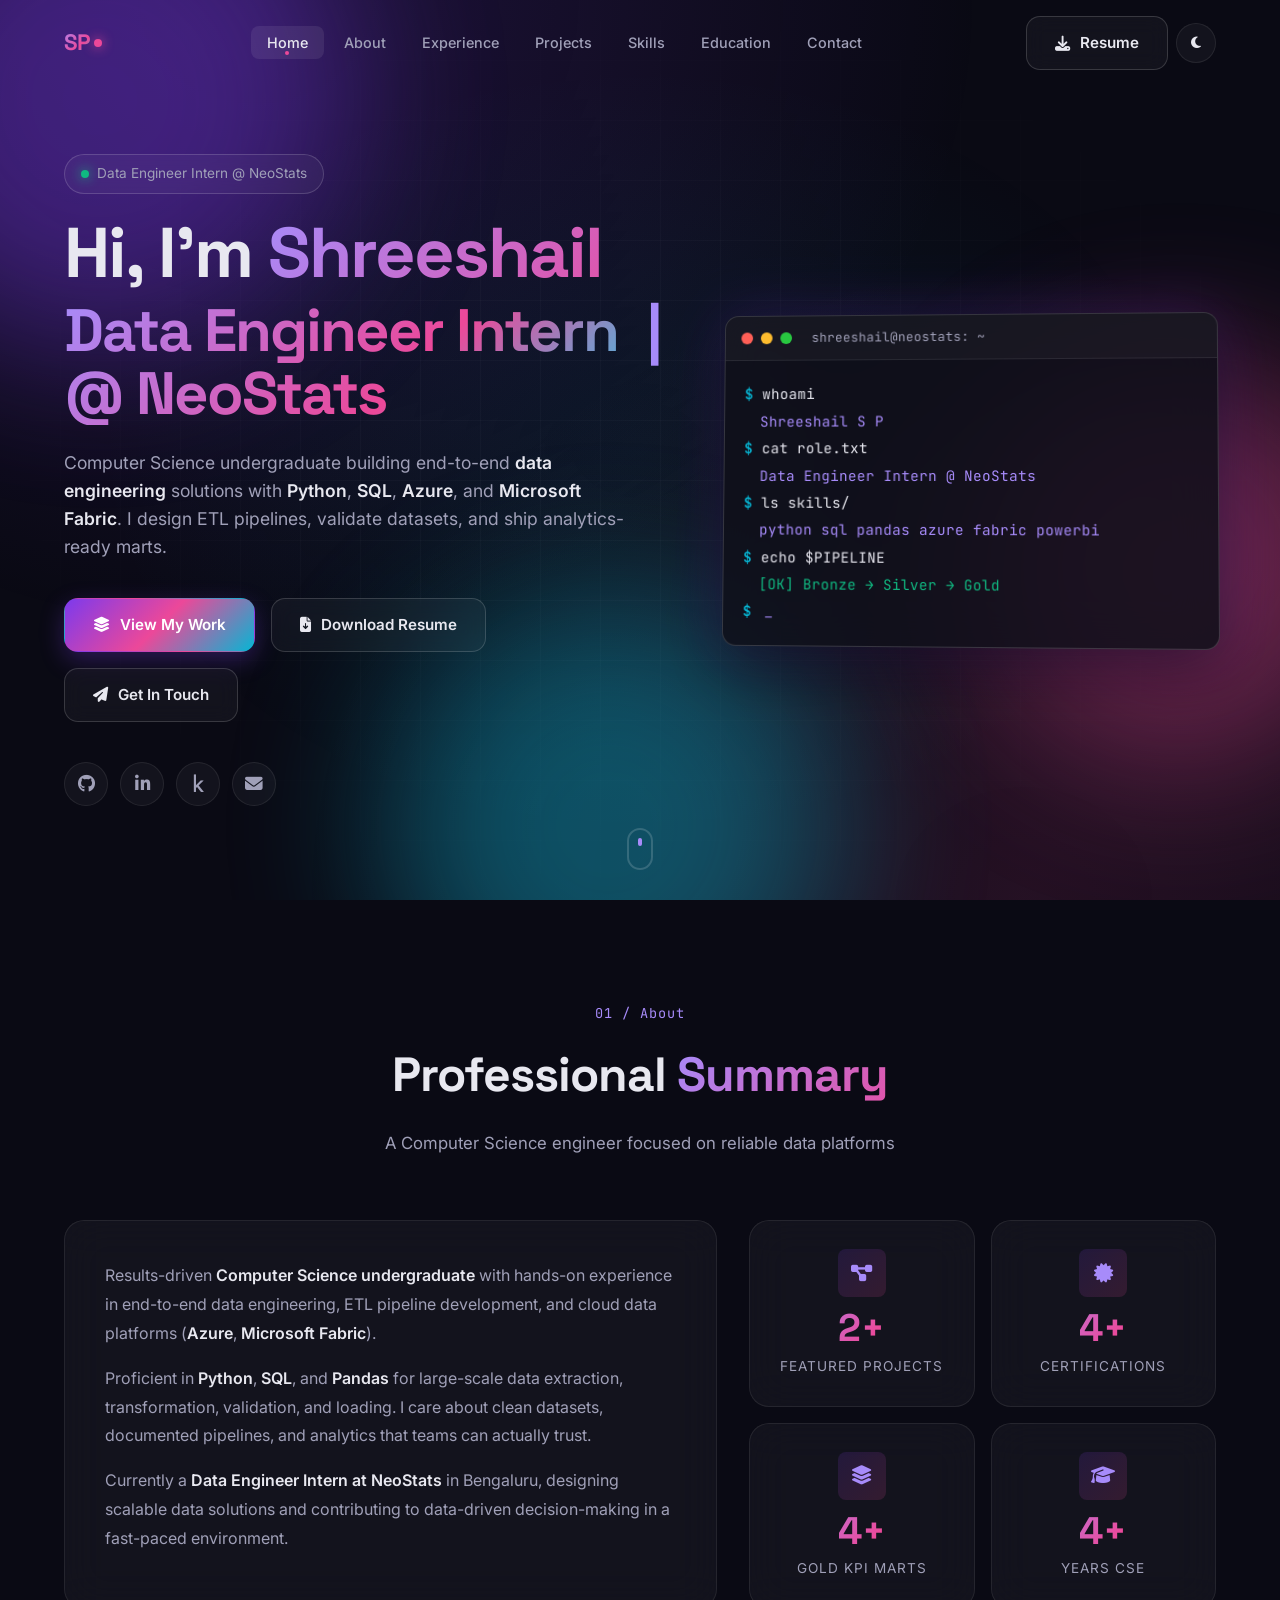
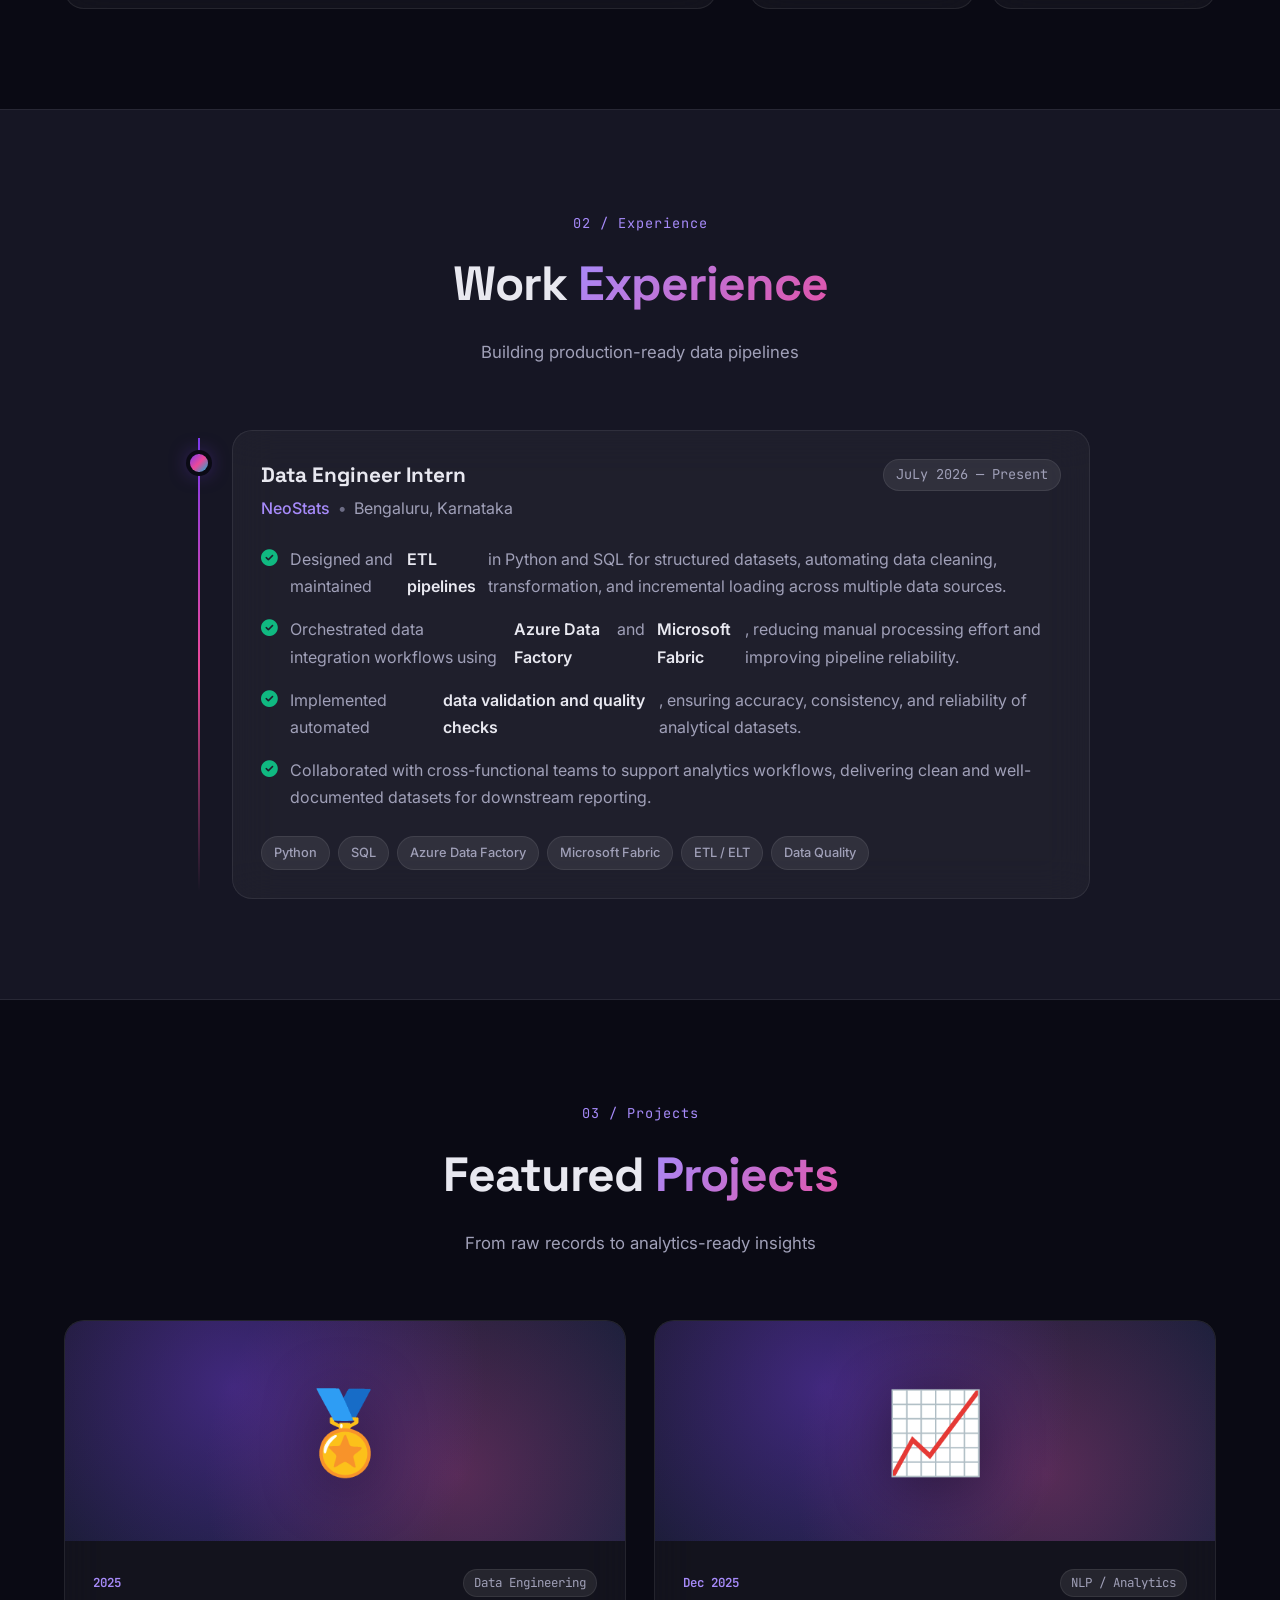
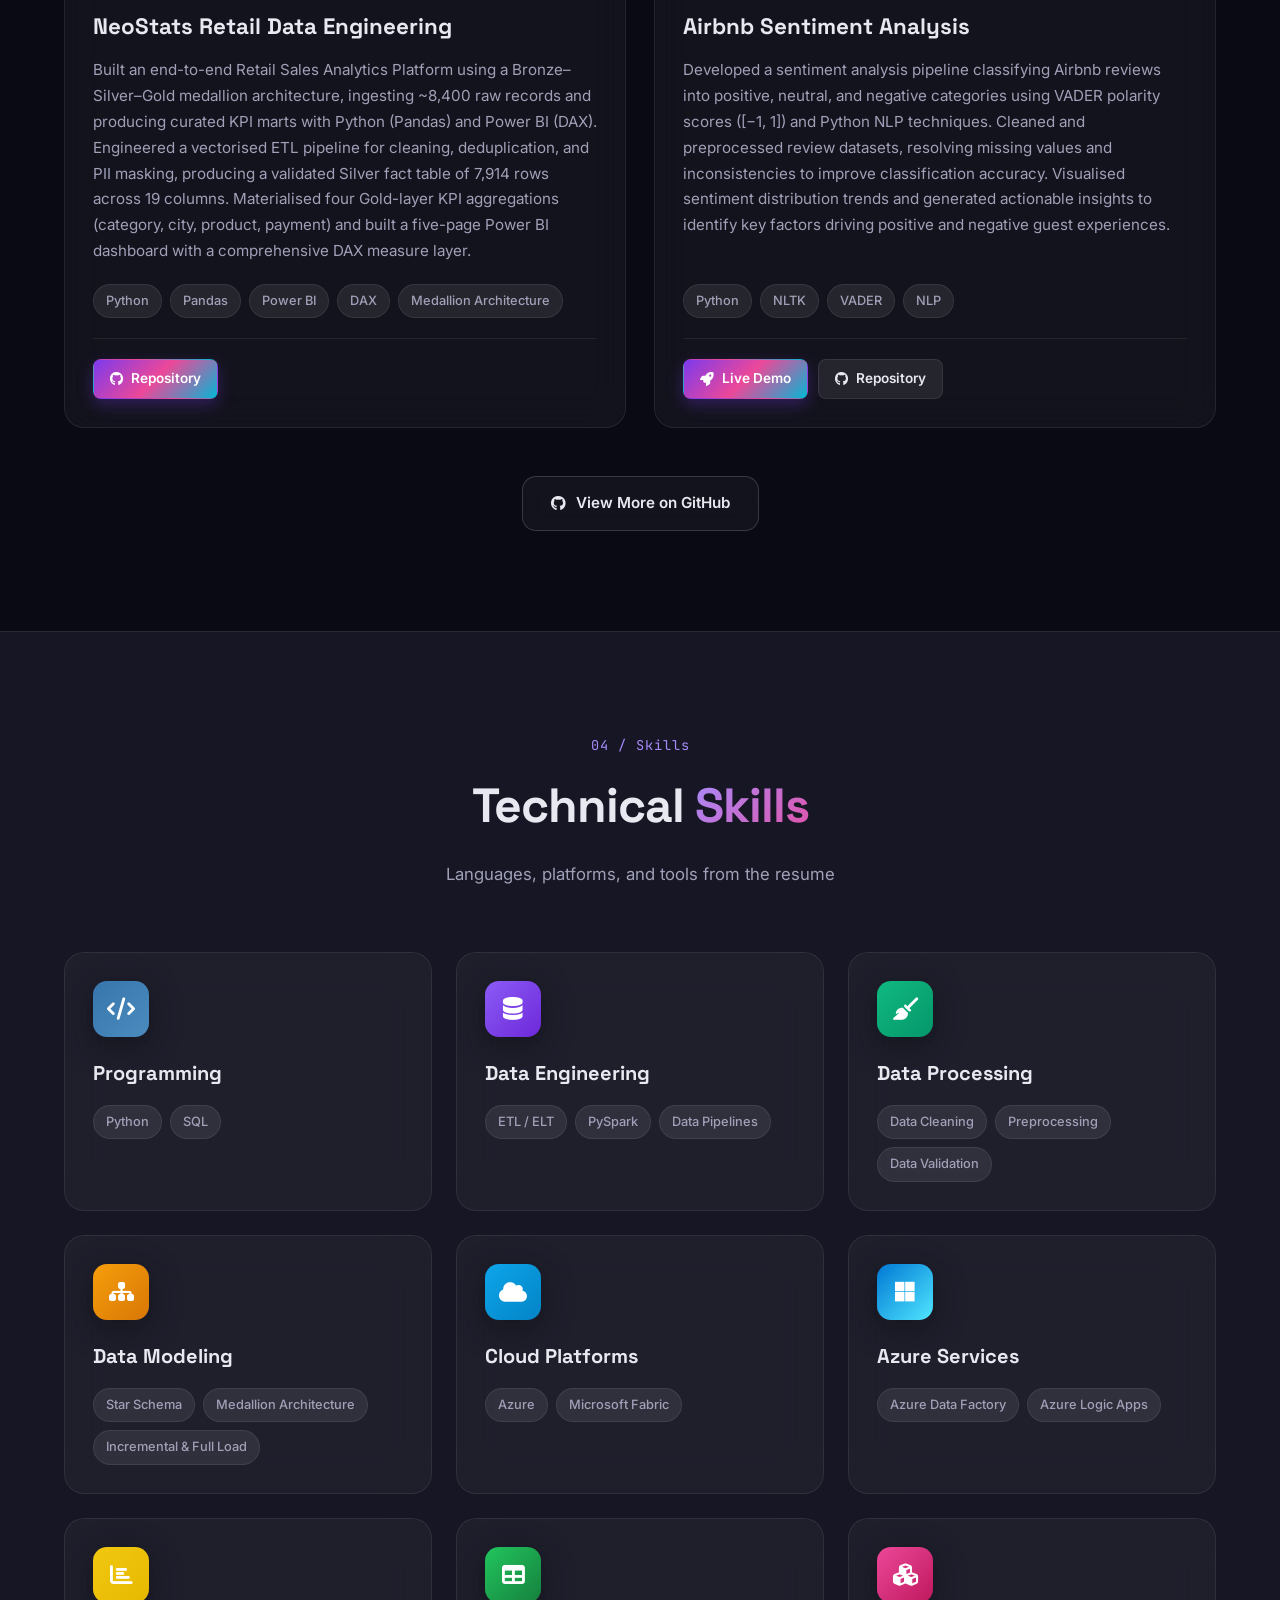
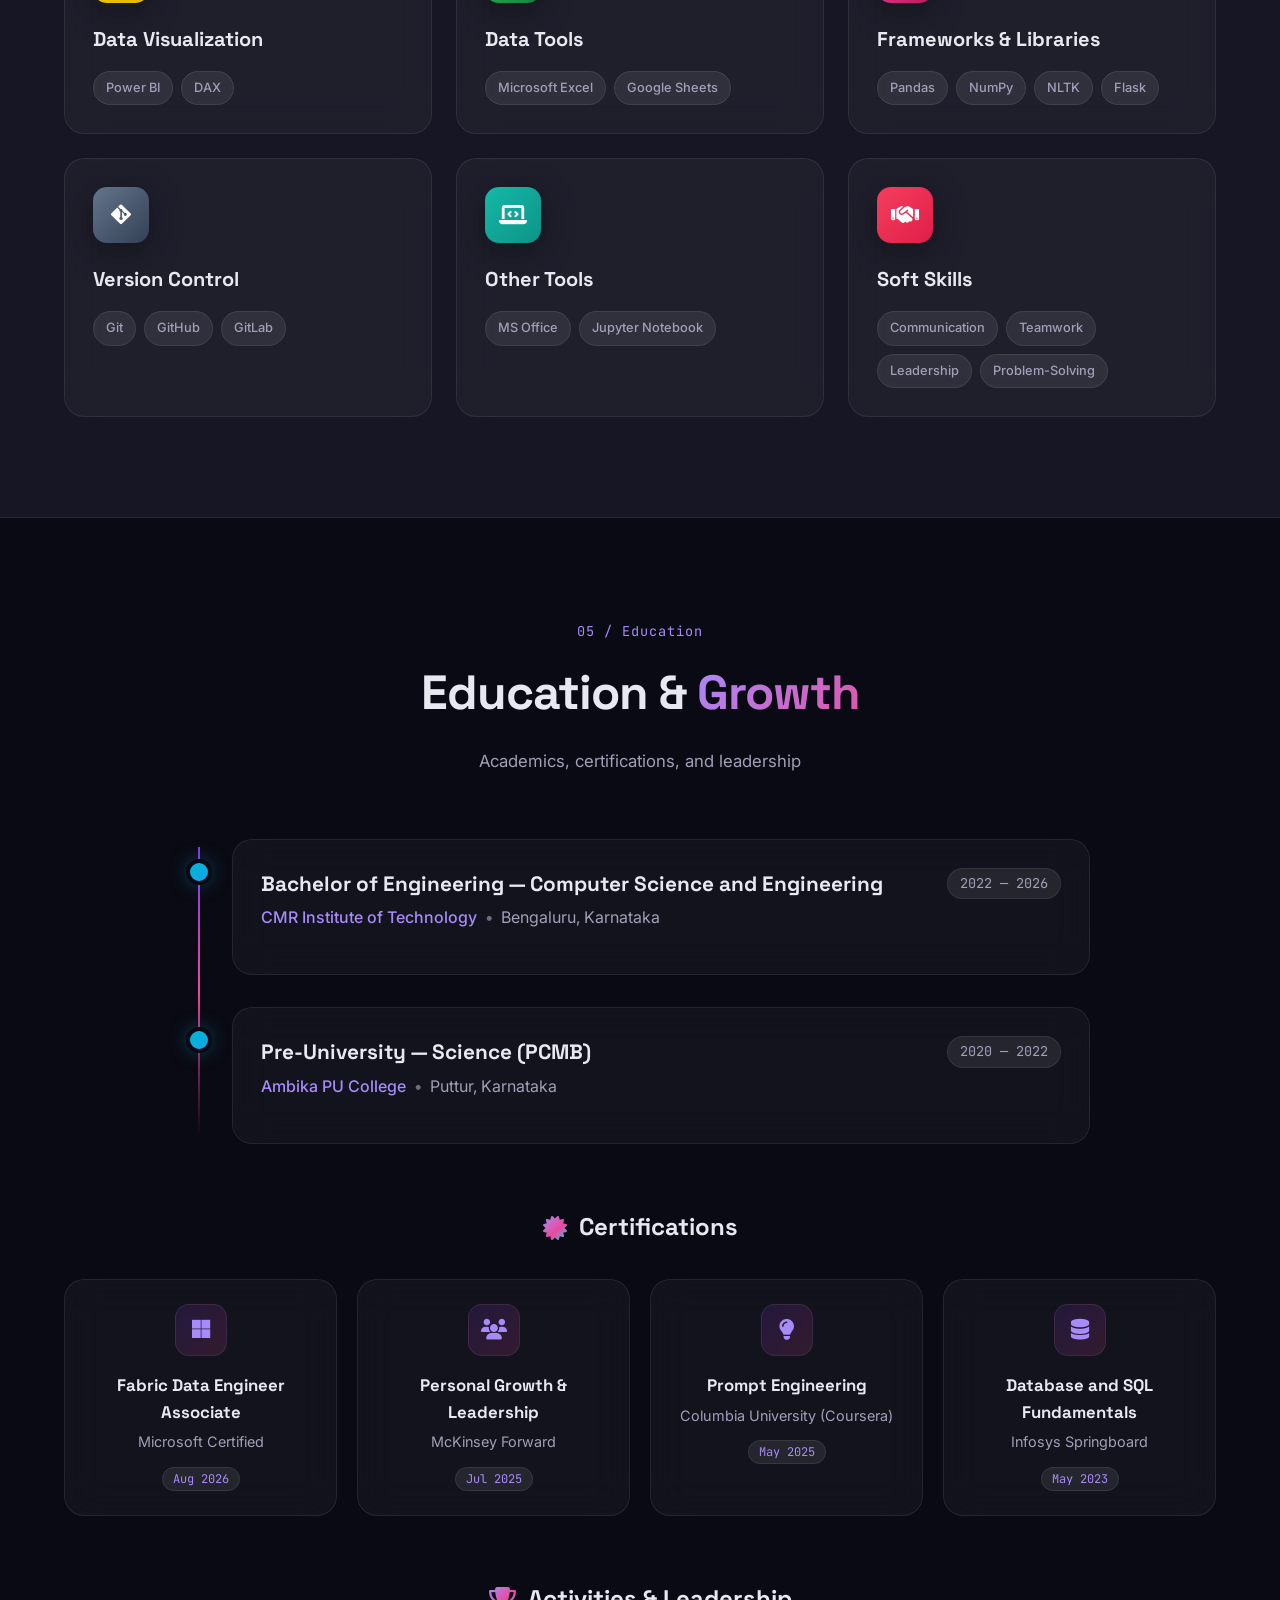
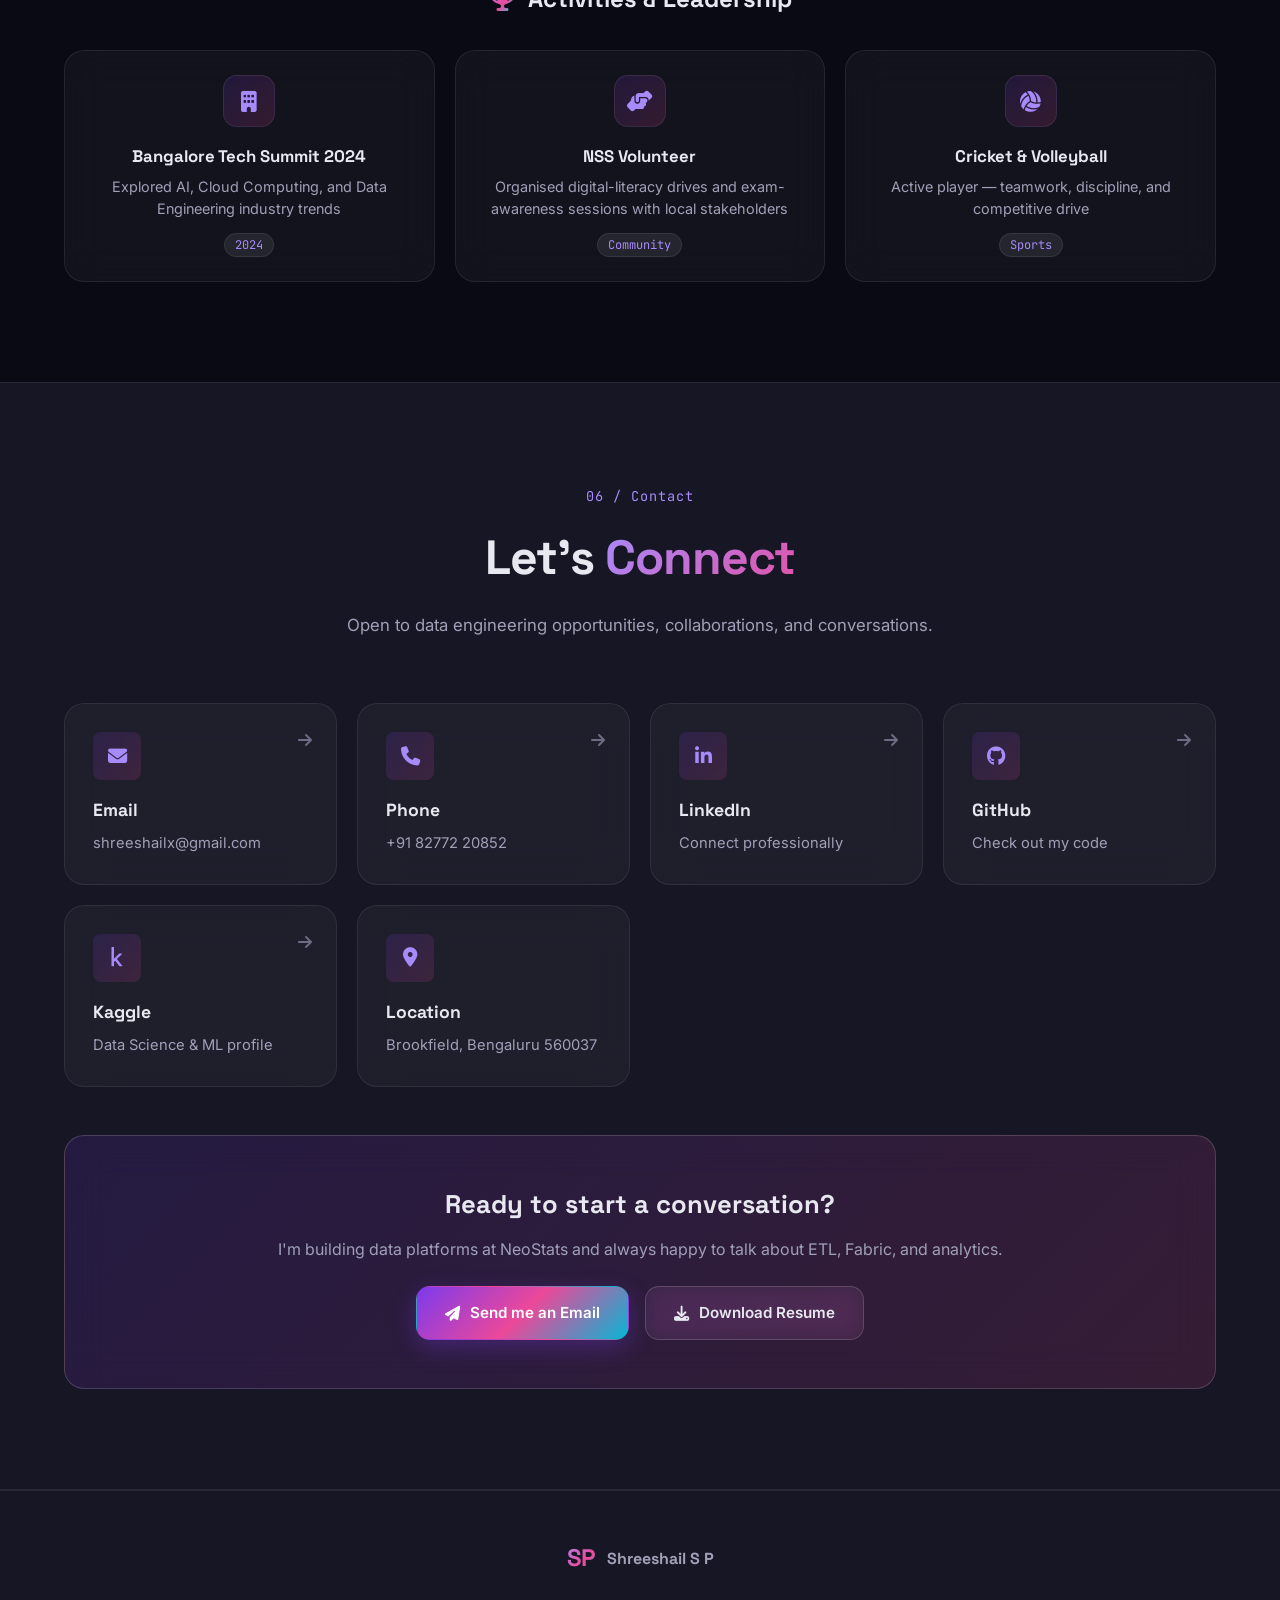
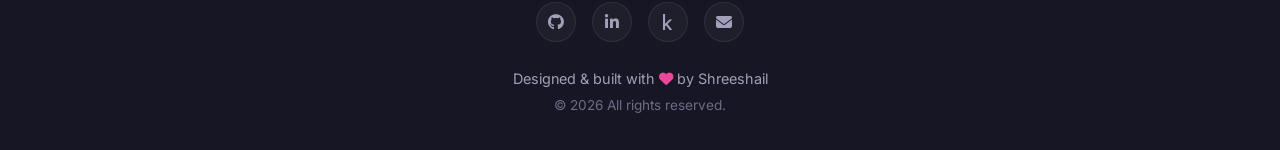
==== commit 2ee0d514: "Update internship date from '2025' to 'July 2026'" ====
--- a/index.html
+++ b/index.html
@@ -219,7 +219,7 @@
                                 <h3>Data Engineer Intern</h3>
                                 <h4 class="company">NeoStats <span class="separator">•</span> <span class="location">Bengaluru, Karnataka</span></h4>
                             </div>
-                            <span class="timeline-date">2025 — Present</span>
+                            <span class="timeline-date">JuLy 2026 — Present</span>
                         </div>
                         <ul class="timeline-list">
                             <li>
